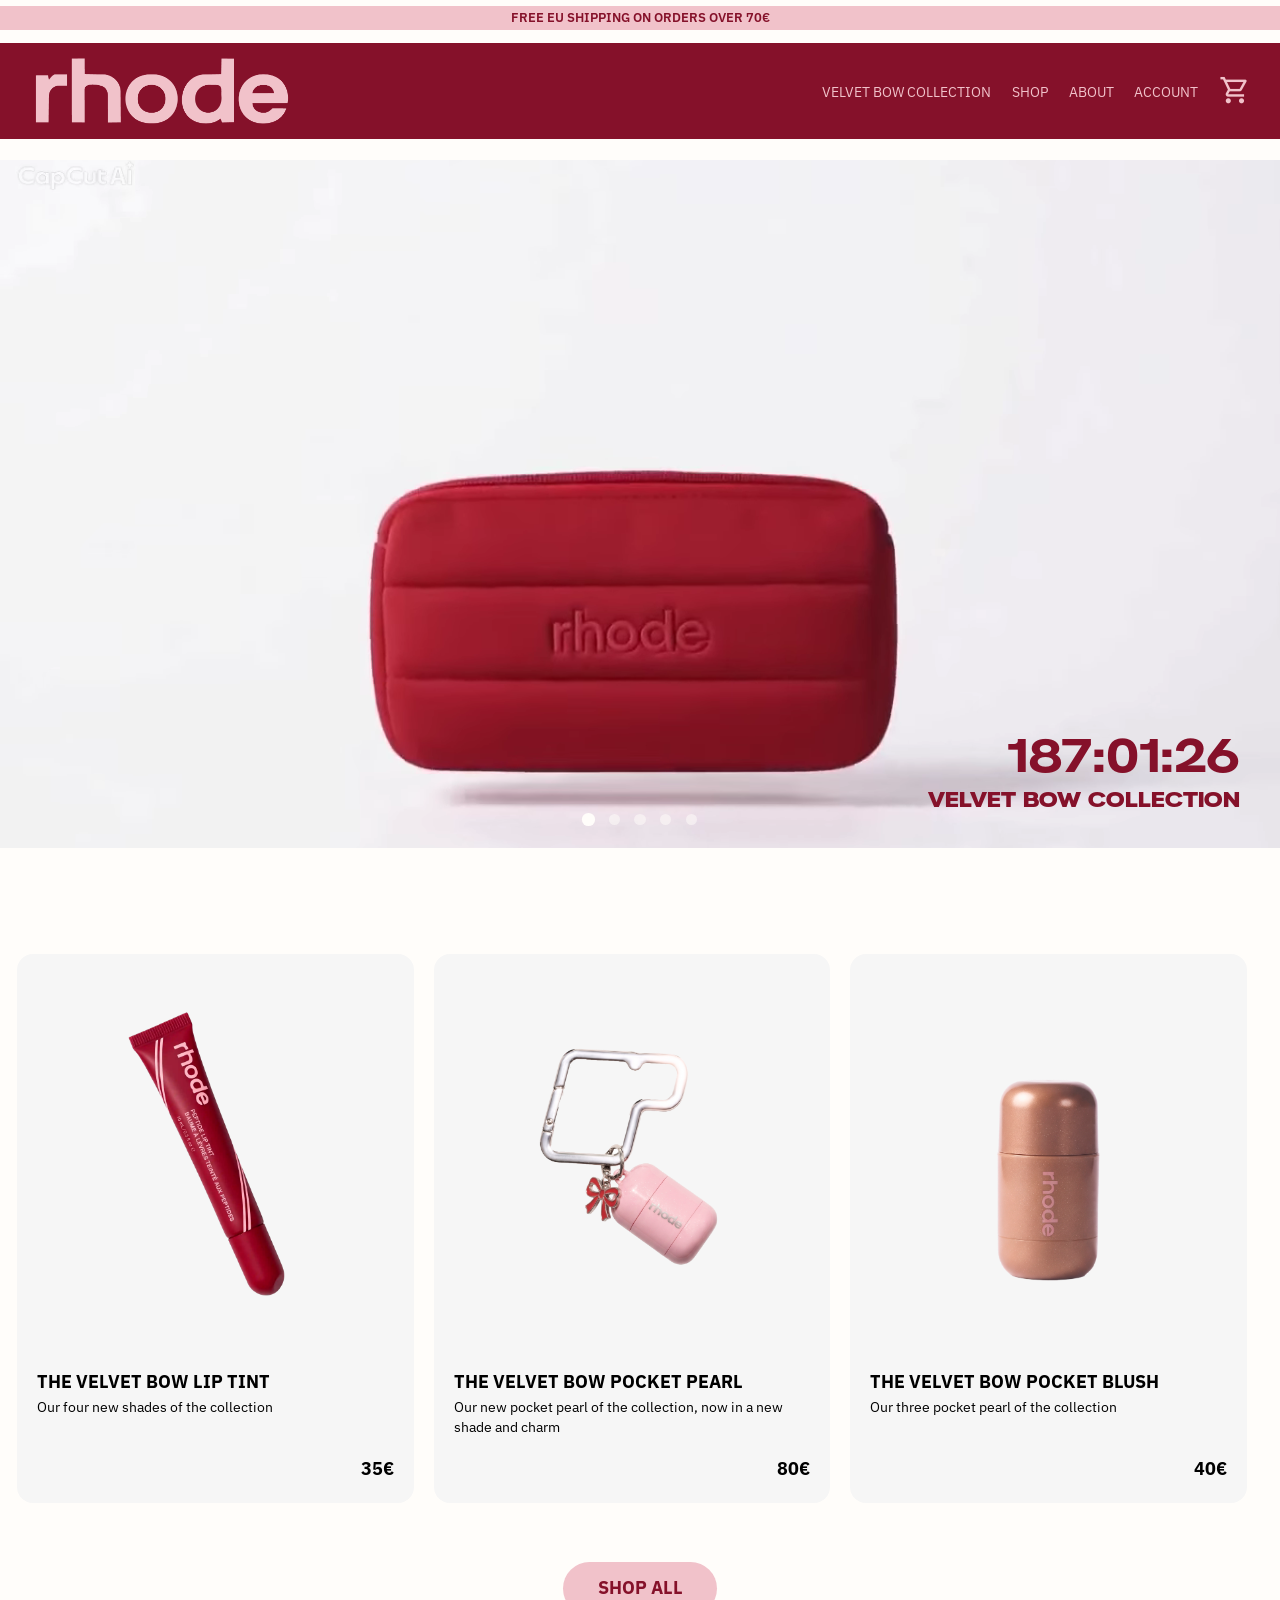
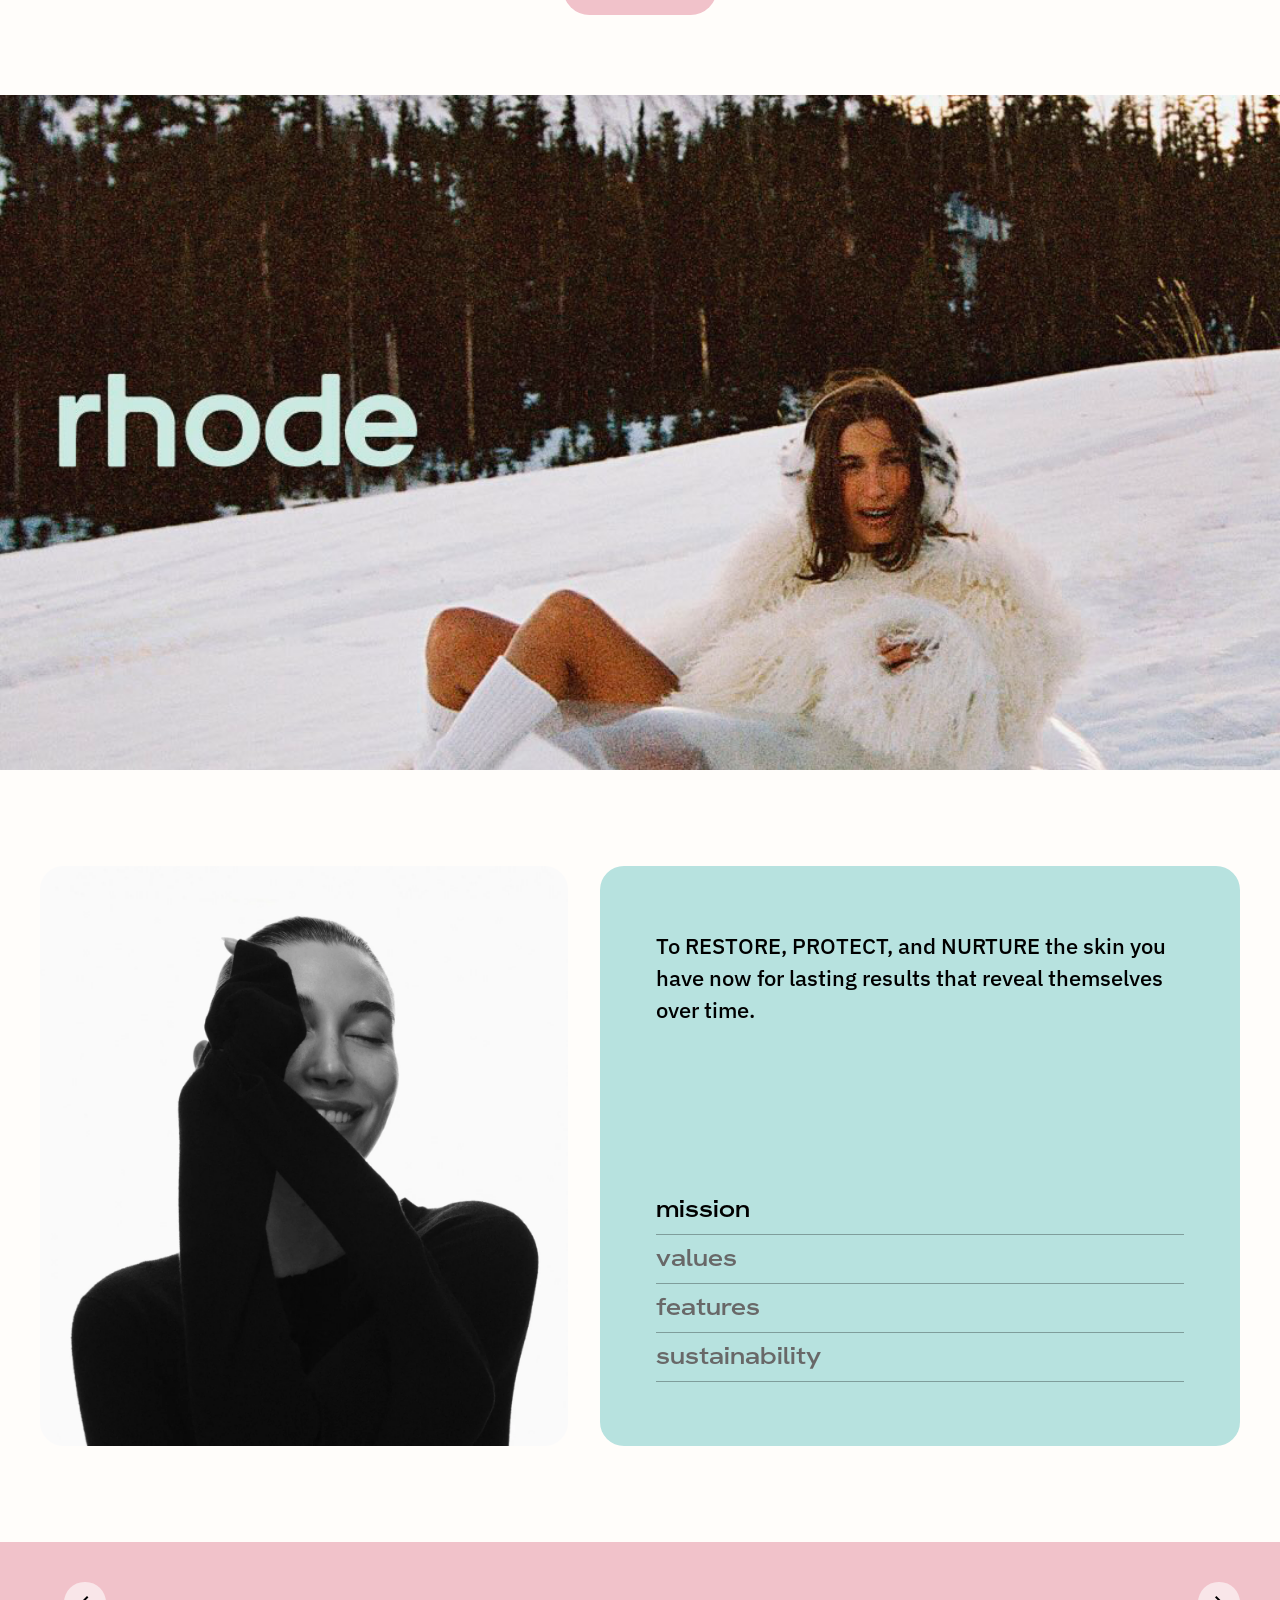
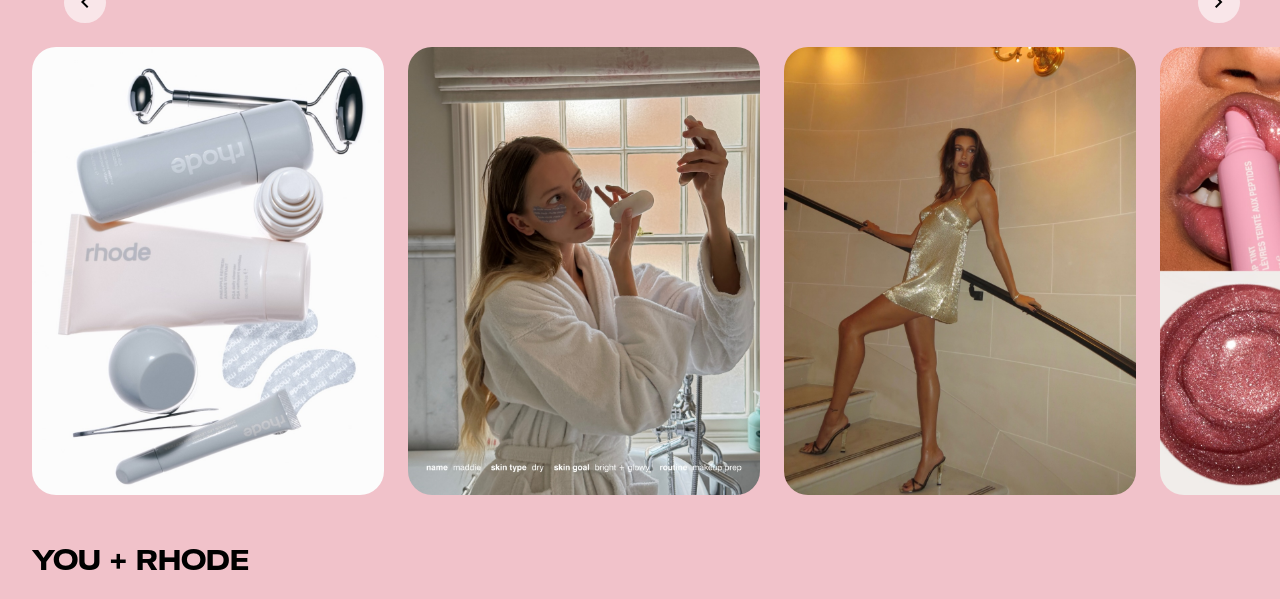
==== index.html @ 0061c22c "instagram carrousel js and done" ====
<!DOCTYPE html>
<html lang="en">
<head>
    <meta charset="UTF-8">
    <meta name="viewport" content="width=device-width, initial-scale=1.0">
    <title>Rhode</title>
    <link rel="preconnect" href="https://fonts.googleapis.com">
    <link rel="preconnect" href="https://fonts.gstatic.com" crossorigin>
    <link href="https://fonts.googleapis.com/css2?family=Akt:wght@100..900&family=Archivo+Black&family=IBM+Plex+Sans:ital,wght@0,100..700;1,100..700&family=Libre+Franklin:ital,wght@0,500;1,500&family=STIX+Two+Text:ital@0;1&display=swap" rel="stylesheet">
    <link rel="stylesheet" href="https://fonts.googleapis.com/css2?family=Material+Symbols+Outlined:opsz,wght,FILL,GRAD@24,400,0,0&icon_names=chevron_left,chevron_right,shopping_cart" />
    <link rel="stylesheet" href="css/style.css">
</head>
<body>
    <header class="menu-bar">
        <div class="text_line">
            <p>FREE EU SHIPPING ON ORDERS OVER 70€</p>
        </div>
        <div class="heather-bar">
            <a href="index.html" class="rhode-logo"><img src="media/images/rhode_logo_pink.webp" alt="Rhode Red Logo"></a>
            <button type="button" class="menu-btn" aria-label="Open Menu">
                <span></span>
                <span></span>
                <span></span>
            </button>
            <nav class="menu"> 
                <a href="velvet_bow_collection.html">VELVET BOW COLLECTION</a>
                <a href="shop.html">SHOP</a>
                <a href="#about">ABOUT</a>
                <a href="account.html">ACCOUNT</a>
                
            </nav>
            <a href="#cart" class="cart" aria-label="cart">
                <span class="material-symbols-outlined">shopping_cart</span>
            </a>
        </div>
    </header>
    <section class="home-hero" aria-label="Velvet Bow Collection">
        <div class="slider-home">
            <div class="slide">
                <video class="slide-media" src="media/video/home-products-video.webm" autoplay muted playsinline preload="auto"></video>
            </div>
            <div class="slide"><img class="slide-media" src="media/images/pocket-blush-chrismas.webp" alt="pocket-blush-chrismas"></div>
            <div class="slide"><img class="slide-media" src="media/images/all-products.webp" alt="all-products"></div>
            <div class="slide"><img class="slide-media" src="media/images/lt_socks.webp" alt="lt_socks"></div>
            <div class="slide"><img class="slide-media" src="media/images/bag-with-products.webp" alt="hllie-christmas"></div>

            <button type="button" id="previous" class="slide-btn slide-btn-before" aria-label="Previous photo">
                <span class="material-symbols-outlined">chevron_left</span>   
            </button>
            <button type="button" id="next" class="slide-btn slide-btn-after" aria-label="Next photo">
                <span class="material-symbols-outlined">chevron_right</span>
            </button>
        </div>
        <div class="slide-text">
            <p class="slide-countdown" id="countdown">00 : 00 : 00</p>
            <h2 class="slide-title">VELVET BOW COLLECTION</h2>
        </div>
        <span id="slide-dots" class="slideDots" aria-hidden="true"></span>

    </section>

    <section id="collection-products" aria-label="Velvet Bow Collection Products">
        <div class="products-slider">
            <ul class="product-list"> 
                <li class="product-card">
                    <a href="lip_tint.html" class="product-link">
                        <div class="product-img">
                            <img src="media/images/lt_solo_trns.webp" alt="Lip tint">
                        </div>
                        <div class="product-info">
                            <div class="product-text">
                                <h3 class="product-name">THE VELVET BOW LIP TINT</h3>
                                <p class="product-desc">Our four new shades of the collection</p>
                                <p class="product-price">35€</p>
                            </div>
                            <span class="product-buy" aria-hidden="true">BUY NOW</span>
                        </div>
                    </a>
                </li>
                <li class="product-card">
                    <a href="pocket_pearl.html" class="product-link">
                        <div class="product-img">
                            <img src="media/images/pocket-pealr-trns.webp" alt="Pocket Pearl">
                        </div>
                        <div class="product-info">
                            <div class="product-text">
                                <h3 class="product-name">THE VELVET BOW POCKET PEARL</h3>
                                <p class="product-desc">Our new pocket pearl of the collection, now in a new shade and charm</p>
                                <p class="product-price">80€</p>
                            </div>
                            <span class="product-buy" aria-hidden="true">BUY NOW</span>
                        </div>
                    </a>
                </li>
                <li class="product-card">
                    <a href="pocket_blush.html" class="product-link">
                        <div class="product-img">
                            <img src="media/images/pocket-blush-trns.webp" alt="Pocket Blush">
                        </div>
                        <div class="product-info">
                            <div class="product-text">
                                <h3 class="product-name">THE VELVET BOW POCKET BLUSH</h3>
                                <p class="product-desc">Our three pocket pearl of the collection</p>
                                <p class="product-price">40€</p>
                            </div>
                            <span class="product-buy" aria-hidden="true">BUY NOW</span>
                        </div>
                    </a>
                </li>
                <li class="product-card">
                    <a href="velvet_bow_bag.html" class="product-link">
                        <div class="product-img">
                            <img src="media/images/bag-pose-trns.webp" alt="VELVET BOW BAG">
                        </div>
                        <div class="product-info">
                            <div class="product-text">
                                <h3 class="product-name"> THE VELVET BOW BAG</h3>
                                <p class="product-desc">Our new especial edition bag</p>
                                <p class="product-price">70€</p>
                            </div>
                            <span class="product-buy" aria-hidden="true">BUY NOW</span>
                        </div>
                    </a>
                </li>
                <li class="product-card">
                    <a href="" class="product-link">
                        <div class="product-img">
                            <img src="media/images/lt_packaging_trns.webp" alt="THE VELVET BOW LIP TINTS PACK">
                        </div>
                        <div class="product-info">
                            <div class="product-text">
                                <h3 class="product-name">THE VELVET BOW LIP TINTS PACK</h3>
                                <p class="product-desc">Our three pocket pearl pack of the collection</p>
                                <p class="product-price">94€</p>
                            </div>
                            <span class="product-buy" aria-hidden="true">BUY NOW</span>
                        </div>
                    </a>
                </li>
            </ul>
            <button type="button" id="products-before" class="product-btn product-btn-before">
                <span class="material-symbols-outlined">chevron_left</span>
            </button>
            <button type="button" id="products-after" class="product-btn product-btn-after">
                <span class="material-symbols-outlined">chevron_right</span>
            </button>
        </div>
        <div class="shop-all">
            <a href="velvet_bow_collection.html">SHOP ALL</a>
        </div>
    </section>
    <section class="home-banner" aria-label="Rhode Brand Campaign Photo">
        <div class="home-banner-image-continer">
            <img src="media/images/rhode-banner-hlly.webp" alt="Rhode Brand Campaign">
        </div>
    </section>
    <section class="component-interactive" aria-label="About rhode">
        <div class="interactive-container">
            <div class="interactive-img-container">
                <img  id="interactiveImg"  src="media/images/hll_mission.webp" alt="Mission">
            </div>
            <div class="interactive-text-container">
                <p id="interactiveText" class="interactive-description">To RESTORE, PROTECT, and NURTURE the skin you have now for lasting results that reveal themselves over time.</p>
                
                <ul class="diferents-options-content">
                    <li class="tap-item active" 
                    data-text="To RESTORE, PROTECT, and NURTURE the skin you have now for lasting results that reveal themselves over time."
                    data-img="media/images/hll_mission.webp">mission
                    </li>
                    <li class="tap-item" 
                    data-text="It was important to us to build a value driven business. At rhode, we believe in: Simplicity. Affordability. Authenticity. Quality. Transparency."
                    data-img="media/images/values-photo.webp">values
                    </li>
                    <li class="tap-item" 
                    data-text="Rhode FUTURES FUND supports organizations that EMPOWER women and DISMANTLE the barriers that hold them back."
                    data-img="media/images/features-img.webp">features
                    </li>
                    <li class="tap-item" 
                    data-text="From consciously-sourced ingredients to packaging made with post-consumer recycled materials, we’re committed to MINDFUL SKINCARE."
                    data-img="media/images/sustainability-photo.webp">sustainability
                    </li>
                </ul>
            </div>
            
        </div>
    </section>
    <section id="instagram-carousel" aria-label="You + Rhode Instagram Feed">
        <div class="instagram-carousel-container">
            <div class="instagram-top-carousel">
                <div class="instagram-carousel-buttons">
                    <button type="button" id="instagram-before" class="ig-btn ig-btn-before">
                        <span class="material-symbols-outlined">chevron_left</span>
                    </button>
                    <button type="button" id="instagram-after" class="ig-btn ig-btn-after">
                        <span class="material-symbols-outlined">chevron_right</span>
                    </button>
                </div>
            </div>
            <div class="instagram-track-wrapper">
                <div class="instagram-scroll-carousel">
                    <a href="https://www.instagram.com/p/Dfh0VTjz0M4/?utm_source=ig_web_button_share_sheet" target="_blank" rel="noopener noreferrer" class="instagram-card">
                        <img src="media/images/instagram-post-1.jpg" alt="You + Rhode post 1">
                    </a>
                </div>
                <div class="instagram-scroll-carousel">
                    <a href="https://www.instagram.com/p/DeZntqzmzve/?utm_source=ig_web_button_share_sheet" target="_blank" rel="noopener noreferrer" class="instagram-card">
                        <img src="media/images/instagram-post-2.jpg" alt="You + Rhode post 2">
                    </a>
                </div>
                <div class="instagram-scroll-carousel">
                    <a href="https://www.instagram.com/p/DeCbj01FFv5/?utm_source=ig_web_button_share_sheet" target="_blank" rel="noopener noreferrer" class="instagram-card">
                        <img src="media/images/instagram-post-3.jpg" alt="You + Rhode post 3">
                    </a>
                </div>
                <div class="instagram-scroll-carousel">
                    <a href="https://www.instagram.com/p/Dd9SsexFJJg/?utm_source=ig_web_button_share_sheet" target="_blank" rel="noopener noreferrer" class="instagram-card">
                        <img src="media/images/instagram-post-4.jpg" alt="You + Rhode post 4">
                    </a>
                </div>
                <div class="instagram-scroll-carousel">
                    <a href="https://www.instagram.com/p/Dd4JOvqG1LR/?utm_source=ig_web_button_share_sheet" target="_blank" rel="noopener noreferrer" class="instagram-card">
                        <img src="media/images/instagram-post-5.jpg" alt="You + Rhode post 5">
                    </a>
                </div>
                <div class="instagram-scroll-carousel">
                    <a href="https://www.instagram.com/p/DdMXaNqlPCQ/?utm_source=ig_web_button_share_sheet" target="_blank" rel="noopener noreferrer" class="instagram-card">
                        <img src="media/images/instagram-post-6.jpg" alt="You + Rhode post 6">
                    </a>
                </div>
                <div class="instagram-scroll-carousel">
                    <a href="https://www.instagram.com/p/Dcgl9pPFLHe/?utm_source=ig_web_button_share_sheet" target="_blank" rel="noopener noreferrer" class="instagram-card">
                        <img src="media/images/instagram-post-7.jpg" alt="You + Rhode post 7">
                    </a>
                </div>
                <div class="instagram-scroll-carousel">
                    <a href="https://www.instagram.com/p/DceA64ITPVE/?utm_source=ig_web_button_share_sheet" target="_blank" rel="noopener noreferrer" class="instagram-card">
                        <img src="media/images/instagram-post-8.jpg" alt="You + Rhode post 8">
                    </a>
                </div>
                <div class="instagram-scroll-carousel">
                    <a href="https://www.instagram.com/p/Db3ZRc8lMia/?utm_source=ig_web_button_share_sheet" target="_blank" rel="noopener noreferrer" class="instagram-card">
                        <img src="media/images/instagram-post-9.jpg" alt="You + Rhode post 9">
                    </a>
                </div>
                <div class="instagram-scroll-carousel">
                    <a href="https://www.instagram.com/p/DXDpiRiDI2Z/?utm_source=ig_web_button_share_sheet" target="_blank" rel="noopener noreferrer" class="instagram-card">
                        <img src="media/images/instagram-post-10.jpg" alt="You + Rhode post 10">
                    </a>
                </div>
            </div>
            <div class="instagram-bottom-carousel">
                <h2 class="instagram-carousel-title">YOU + RHODE</h2>
            </div>
        </div>
    </section>

    <script src="https://code.jquery.com/jquery-3.7.1.min.js"></script>  
    <script src="js/menu.js"></script>
    <script src="js/product-slider.js"></script>
    <script src="js/interactive-component.js"></script>
    <script src="js/home.js"></script>
</body>
</html>
---- css/style.css ----
@font-face {
    font-family: HKGroteskWide;
    src: url(../media/fonts/HKGroteskWide-Light.otf);
    font-weight: 300;
    font-style: normal;
}
@font-face {
    font-family: HKGroteskWide;
    src: url(../media/fonts/HKGroteskWide-Regular.otf);
    font-weight: 400;
    font-style: normal;
}
@font-face {
    font-family: HKGroteskWide;
    src: url(../media/fonts/HKGroteskWide-Medium.otf);
    font-weight: 500;
    font-style: normal; 
}
@font-face {
    font-family: HKGroteskWide;
    src: url(../media/fonts/HKGroteskWide-SemiBold.otf);
    font-weight: 600;
    font-style: normal;
}
@font-face {
    font-family: HKGroteskWide;
    src: url(../media/fonts/HKGroteskWide-Bold.otf);
    font-weight: 700;
    font-style: normal;
}
@font-face {
    font-family: HKGroteskWide;
    src: url(../media/fonts/HKGroteskWide-ExtraBold.otf);
    font-weight: 800;
    font-style: normal;
}
@font-face {
    font-family: HKGroteskWide;
    src: url(../media/fonts/HKGroteskWide-Black.otf);
    font-weight: 900;
    font-style: normal;
}




:root{

    --white:#FFFDFA;
    --red:#85112A;
    --pink:#F1C2CA;
    --green:#B3B671;
    --blue: #B7E2DF;
    --black:#000000;
    --grey:#F6F6F6;
    --title-font: 'HKGroteskWide', sans-serif;
    --main-font: 'IBM Plex Sans', sans-serif;

    --font-ligth: 300;
    --font-regular:400;
    --font-medium:500;
    --font-SemiBold:600;
    --font-Bold:700;
    --font-ExtraBold:800;
    --font-Black:900;

    --advertisement-heigth-movile:1.5rem;
    --menu-heigth-movile:4.5rem;
    --menu-heigth:6rem;
    --space:1.5rem;


    --transition: 0.3s ease;
    --margin-top-mobile:8rem;
    --margin-top-tablet:9.5rem;
    --margin-top-pc:10rem;

    --font-movile-mini-title: 0.8rem;


}

*{
    box-sizing: border-box;
    margin: 0;
    padding: 0;
}

html{
    scroll-behavior: smooth;
}

body{
    background-color: var(--white);
    color: var(--black);
    line-height: 1.6;
}

a{
    color: inherit;
}

/* BARRA DE NAVEGACIÓN*/
header{
    position: fixed;
    top: 0;
    left: 0;
    right: 0;
    color: var(--pink);
    z-index: 10;
}
header.transparente{
    opacity: 0.8;
}

.text_line{
    height: var(--advertisement-heigth-movile);
    display: flex;
    align-items: center;
    justify-content: center;
    background-color: var(--pink);
    -webkit-backdrop-filter: blur(0.5rem);
    backdrop-filter: blur(0.5rem);
    color: var(--red);
    padding: 0.75rem;
    transition: background-color 0.5s ease;
    margin-top: 0.4rem;
    margin-bottom:0.8rem;
}
.text_line p {
    font-size:var(--font-movile-mini-title);
    font-weight: var(--font-SemiBold);
    font-family: var(--main-font);
    text-transform: uppercase;
    white-space: nowrap;
}

.heather-bar{
    position: relative;
    height: var(--menu-heigth-movile);
    background-color: var(--red);
    -webkit-backdrop-filter: blur(0.5rem);
    backdrop-filter: blur(0.5rem);
    transition: background-color 0.5s ease;
    display: grid;
    grid-template-columns: 1fr auto 1fr;
    align-items: center;
    padding: 1rem var(--space) ;
}
.menu-btn{
    grid-area: 1 / 1;
    justify-self: start;
}

.rhode-logo{
    grid-area: 1 / 2;
    display: flex;
}


.rhode-logo img {
    height: 2.3rem;
    width: auto;
    display: block;
}

.cart{
    grid-area: 1 / 3;
    justify-self: end;
    display: flex;
    color: var(--pink);
    text-decoration: none;
    transition: opacity var(--transition);
}
.cart span{
    font-size: 1.9rem;
}
.cart:hover{
    opacity: 0.65;
}

.menu-btn{
    display: flex;
    flex-direction: column;
    gap: 0.3125rem;
    padding: 0.5rem;
    background: none;
    border: none;
    cursor: pointer;
    z-index: 11;
}
.menu-btn span{
    display: block;
    width: 1.625rem;
    height: 0.1875rem;
    background-color: var(--pink);
    border-radius: 2px;
    transition: transform var(--transition), opacity var(--transition);
}
.menu-btn.open span:nth-child(1){
    transform: translateY(1rem) ;
}
.menu-btn.open span:nth-child(2){
    opacity: 0;
    transform: scaleX(0.4);
}
.menu-btn.open span:nth-child(3){
    opacity: 0;
    transform: scaleX(0.4);
}

.menu{
    display: none;
    position: absolute;
    top: 100%;
    left: 0;
    color: var(--red);
    padding: 1.5rem var(--space);
    background-color: var(--pink);
    z-index: 12;

}
.menu a {
    display: block;
    padding: 0.8rem 0;
    font-weight: var(--font-SemiBold);
    font-family: var(--main-font);
    font-size: 1.5rem;
    transition: color var(--transition);
    text-decoration: none;
    color: var(--red);

}
.menu a:hover{
    color: var(--white);
}

/* MENU ROSA */
header .pink-bar{
    background-color: var(--pink);
}
.pink-line{
    background-color: var(--red);
    color: var(--pink);
}
.pink-bar .menu a, .pink-bar .cart{
    color: var(--red);
}
.pink-bar .menu-btn span{
    background-color: var(--red);
}
.pink-bar .menu{
    background-color: var(--red);
}
.pink-bar .menu a{
    color: var(--pink);
}

/* HOME SECTION */

/* slide */
.home-hero{
    position: relative;
    width: 100%;
    margin-top: var(--margin-top-mobile);
    padding: 0 ;
    margin-bottom: 2rem;
}
.slider-home{
    position: relative;
    width: 100%;
    aspect-ratio: 4 / 5;
    overflow: hidden;
    background-color: var(--pink);
    border-radius: 0;
    touch-action: pan-y; /*permite a el usuario en tablet y movil deslizar las imagene con el dedo */
}
.slider-home .slide{
    position: absolute;
    inset: 0;
    display: none;
}
.slider-home .slide:first-child{
    display: block;
}
.slide-media{
    display: block;
    width: 100%;
    height: 100%;
    object-fit: cover;
    object-position: center;
}
.slide-btn{
    position: absolute;
    top: 50%;
    transform: translateY(-50%);
    z-index: 5;
    display: none;
    align-items: center;
    justify-content: center;
    width: 3rem;
    height: 3rem;
    border: 0;
    border-radius: 50%;
    background-color: rgba(133, 17, 42, 0.6);
    color: var(--white);
    cursor: pointer;
    opacity: 0;
    transition: opacity var(--transition), background-color var(--transition);
}
.slide-btn-before { 
    left: 1rem !important;
}
.slide-btn-after {
    right: 1rem !important;
}
.slide-btn span {font-size: 2rem;}
.slide-text{
    position: absolute;
    right: 1.5rem;
    bottom: 2rem;
    z-index: 9;
    text-align: right;
    display: block;
    visibility: visible;
    opacity: 1;
    pointer-events: none;
}
.slide-countdown{
    font-family: var(--title-font);
    color: var(--red);
    font-size: 1.8rem;
    font-weight: var(--font-Bold);
    line-height: 1;
}
.slide-title{
    font-family: var(--title-font);
    color: var(--red);
    font-size: 1rem;
    font-weight: var(--font-ExtraBold);
    text-transform: uppercase;
    margin-top: 0.2rem;
}

#slide-dots{
    position: absolute;
    left: 0;
    right: 0;
    bottom: 1rem;
    z-index: 10;
    display: flex;
    justify-content: center;
    gap: 0.4rem;
    visibility: visible;
    opacity: 1;
}
.dot{
    width: 1.2rem;
    height: 1.2rem;
    padding: 0;
    border: 0.25rem solid transparent;
    border-radius: 50%;
    background-color: var(--white);
    background-clip: padding-box;
    opacity: 0.5;
    cursor: pointer;
    transition: opacity var(--transition), transform var(--transition);
}
.dot.active{
    opacity: 1;
    transform: scale(1.2);
}

/* Products carrusel  */

#collection-products{
    position: relative;
    width: 100%;
    max-width: 100%;
    margin: 0 auto;
    padding: 3rem 0.8rem;
    box-sizing: border-box;
}
.product-slider{
    position: relative;
    width: 100%;
    box-sizing: border-box;
}
.product-list{
    display: flex;
    gap: 1.25rem;
    overflow-x: auto;
    scroll-snap-type: x mandatory;
    scroll-behavior: smooth;
    list-style: none;
    padding: 0.625rem 0.312rem 1.87rem 0.312rem;
    margin: 0;
    scrollbar-width: none;
}
/*una tarjeta y un cacho de la siguente tarjeta*/
.product-card{
    flex: 0 0 calc(85% - 0.625rem);
    scroll-snap-align: start;
    background-color:var(--grey) ;
    border-radius: 1rem;
    overflow: hidden;
    transition: transform var(--transition), box-shadow var(--transition);
    max-width: 22rem;
}
.product-link{
    text-decoration: none;
    color: inherit;
    display: block;
}
.product-img{
    width: 100%;
    aspect-ratio: 4 / 4;
    display: flex;
    align-items: center;
    justify-content: center;
    overflow: hidden;
    position: relative;

}
.product-img img{
    width: 100%;
    height: 100%;
    object-fit: contain;
    transition: transform var(--transition);
}
.product-info{
    padding: 1.25rem;
    position: relative;
    flex-grow: 1;
    display: flex;
    flex-direction: column;
    justify-content: space-between;
    min-height: 9.5rem;
}
.product-name{
    font-size: 0.87rem;
    font-weight: var(--font-Bold);
    font-family: var(--main-font);
    color: var(--black);
    margin:0;
    line-height: 1.2;
}
.product-desc{
    font-family: var(--main-font);
    font-weight: var(--font-regular);
    font-size: 0.75;
    color: var(--black);
    margin: 0;
    line-height: 1.4;
    transition: opacity var(--transition);
}
.product-text{
    display: flex;
    flex-direction: column;
    gap: 0.31rem;
    transition:  opacity var(--transition);
    padding-bottom: 2rem;
}
.product-price{
    font-size: 0.87;
    font-weight: var(--font-Bold);
    color: var(--black);
    font-family: var(--main-font);
   position: absolute;
   bottom: 1.25rem;
   right: 1.25rem;
   margin: 0;
}
.product-buy{
    position: absolute;
    bottom: 3rem;
    left: 50%;
    transform: translateX(-50%);
    white-space: nowrap;
    font-size: 1.2rem;
    font-weight: var(--font-Bold);
    font-family: var(--main-font);
    letter-spacing: 0.1rem;
    color: var(--red);
    opacity: 0;
    visibility: hidden;
    transition:  opacity var(--transition), visibility var(--transition);
}
.product-btn{
    position: absolute;
    top: 50%;
    transform: translateY(-50%);
    background-color: rgba(133, 17, 42, 0.6);
    border: none;
    border-radius: 50%;
    width: 2.8rem;
    height: 2.8rem;
    display: flex;
    margin: 1rem;
    align-items: center;
    justify-content: center;
    cursor: pointer;
    opacity: 0;
    transition: opacity var(--transition), background-color var(--transition);
    z-index:20;
}
.products-slider{
    position: relative;
    width: 100%;
}
.products-slider:hover .product-btn{opacity: 1}
.product-btn-before{ left: -1.25rem;}
.product-btn-after{ right: -1.25rem;}
.product-btn:hover{background-color: var(--red);}
.shop-all{
    text-align: center;
    margin-top: 1.87rem;
}
.shop-all a{
    display: inline-block;
    background-color: var(--pink);
    color: var(--red);
    font-family: var(--main-font);
    font-weight: var(--font-Bold);
    font-size: 0.875rem;
    padding: 0.75rem 2.18rem;
    border-radius: 1.875rem;
    text-decoration: none;
    transition: background-color var(--transition);

}
.shop-all a:hover{background-color: var(--grey);}

/* Banner */

.home-banner{
    width: 100%;
    max-width: 100%;
    overflow: hidden;
    margin-top: 1rem;
}
.home-banner-image-continer{
    width: 100%;
    height: 35vh;
    overflow: hidden;
}
.home-banner-image-continer img{
    width: 100%;
    height: 100%;
    object-fit: cover;
    display: block;
}

/* Interactive component */
.component-interactive{
    width: 100%;
    padding: 3rem 1.5rem;
    background-color: var(--white);
}
.interactive-container{
    width: 100%;
    max-width: 75rem;
    margin: 0 auto;
    display: flex;
    flex-direction: column;
    gap: 2rem;
}
.interactive-img-container{
    width: 100%;
    height: 45vh;
    border-radius: 1.5rem;
    overflow: hidden;
}
.interactive-img-container img{
    width: 100%;
    height: 100%;
    object-fit: cover;
    display: block;
}
.interactive-text-container{
    width: 100%;
    background-color: var(--blue);
    padding: 2.5rem 2rem;
    border-radius: 1.5rem;
    display: flex;
    flex-direction: column;
    justify-content: space-between;
    box-sizing: border-box;
}
.interactive-description{
    font-family: var(--main-font);
    font-size: 1.15rem;
    line-height: 1.5;
    color: var(--black);
    margin-bottom: 2rem;
    font-weight:var(--font-medium) ;
}
.diferents-options-content{
    list-style: none;
    padding: 0;
    margin: 0;
}
.tap-item{
    font-family: var(--title-font);
    font-weight: var(--font-medium);
    font-size: 1.25rem;
    color: rgb(104, 104, 104);
    border-bottom: 0.0625rem solid rgba(0, 0, 0, 0.305);
    cursor: pointer;
    transition: color var(--transition);
}
.tap-item:hover, .tap-item.active{
    color: var(--black);
}

/* Instagram carousel */

#instagram-carousel{
    width: 100%;
    background-color: var(--pink);
    padding: 0.8rem 0;
    padding-top: 2rem;
    overflow: hidden;
}
.instagram-carousel-container{
    width: 100%;
    max-width: 90rem;
    margin: 0 auto;
    box-sizing: border-box;
    display: flex;
    gap: 1.5rem 0;
    margin-left: 0rem;
    flex-direction: column;
}
.instagram-top-carousel{
    display: flex;
    justify-content: space-between;
    width: 100%;
    margin: 0;
    padding:0 1rem;
}
.instagram-carousel-buttons{
    display: flex;
    justify-content: space-between;
    width: 100%;
    z-index: 9;
}
.ig-btn{
    width: 2.4rem;
    height: 2.4rem;
    background-color: rgba(255, 255, 255, 0.593);
    color: var(--black);
    display: flex;
    align-items: center;
    justify-content: center;
    border: none;
    border-radius: 50%;
    cursor: pointer;
    transition: background-color var(--transition), transform var(--transition);
}
.ig-btn span{
    font-size: 1.4rem;
}
.ig-btn:hover{
    background-color: var(--pink);
    transform: scale(1.05);
}
.instagram-track-wrapper{
    display: flex;
    scroll-snap-type: x mandatory;
    scroll-behavior: smooth;
    gap: 1.5rem;
    overflow-x: auto;
    scrollbar-width: none;
    padding-bottom: 0.6rem;
    margin-left: 0.5rem;
}
.instagram-scroll-carousel{
    flex: 0 0 18rem;
    height: 24rem;
    scroll-snap-align: start;
    border-radius: 1.5rem;
    overflow: hidden;
    background-color: var(--pink);
}
.instagram-card{
    width: 100%;
    height: 100%;
    display: block;
    transition: transform var(--transition);
}
.instagram-card:hover{
    transform: translateY(-0.3rem);
}
.instagram-card img{
    width: 100%;
    height: 100%;
    object-fit: cover;
    display: block;
}
.instagram-bottom-carousel{
    display: flex;
    height: 100%;
    justify-content: flex-start;
    width: 100%;
    margin-top: 0.5rem;
    margin-left: 0.5rem;
}
.instagram-carousel-title{
    font-family: var(--title-font);
    font-weight: var(--font-Bold);
    font-size: 1.5rem;
    color: var(--black);
    margin: 0;
}

@media(hover: hover){
    .slide-btn{
        display: flex;
    }
    .slider-home:hover .slide-btn, .slide-btn:focus-visible{opacity: 1;}
    .slide-btn:hover{background-color: var(--red);}
    .product-card:hover .product-text{
        opacity: 0;
    }
    .product-card:hover .product-buy{
        opacity: 1;
        visibility: visible;
    }
    
}
@media (min-width:768px) {

    /* nav */
    .heather-bar{
        display: flex;
        justify-content: space-between;
        align-items: center !important;
        padding: 0 1.8rem;
        height: var(--menu-heigth);

    }
    .rhode-logo{
        grid-area: auto;
        justify-self: auto;
    }
    .rhode-logo img {height: 5rem;}
    .menu{ 
        position: static;
        display: flex !important;
        opacity: 1;
        visibility: visible;
        align-items: center !important;
        gap: 1.3rem;
        padding: 0;
        background: transparent;
        margin-left: auto;
    }
    .menu a {
        display: inline-block !important;
        padding: 0;
        font-size: 0.9rem;
        border-bottom: none;
        text-decoration: none;
        font-weight: var(--font-regular);
        color: var(--pink);

    }
    .cart{
        grid-area: auto;
        justify-self: auto;
        display: flex;
        align-items: center;
        margin-left: 1.3rem;
    }
    .cart span{ font-size: 1.98rem;}
    .menu-btn{display: none;}
    .pink-bar .menu a{
        color: var(--red);
    }
    .pink-bar .menu{background-color: var(--pink);}
    
    /* HOME SECTION */

    /* slider */

    .home-hero{
        margin-top: var(--margin-top-tablet);
        padding: 0;
    }
    .slider-home{
        max-height: 33rem;
    }
    .slide-countdown{
        font-size: 2.2rem;
    }
    .slide-text{
        right: 2rem;
        bottom: 1.8rem;
    }
    .slide-title{
        font-size: 1.1rem;
    }
    #slide-dots{
        bottom: 1rem;
    }

    /* Product slider */
    .product-name{
        font-size: 1rem;
    }
    .product-desc{
        font-size: 0.9rem;
    }
    .product-price{
        font-size: 1rem;
    }
    .shop-all a{
        font-size: 1rem;
    }
    /* banner */
    .home-banner-image-continer{height: 50vh;}
    .home-banner{ margin-top: 1rem}

    /* component interactive */
    .component-interactive{
        padding: 4rem 2rem;
    }
    .interactive-container{
        gap: 1.7rem;
        flex-direction: row;
        align-items: stretch;
    }
    .interactive-img-container{
       flex: 1;
       height: auto;
       min-height: 32rem;
       overflow: hidden;
    }
    .interactive-img-container img{
        width: 100%;
        height: 100%;
        object-fit: cover;
        display: block;
    }
    .interactive-text-container{
        border-radius: 1.5rem;
        min-height: 32rem;
        flex: 1;
    }
    .interactive-description{
        font-size: 1.25rem;
        margin-bottom: 2.5rem;
    }
    .tap-item{
        font-size: 1.35rem;
        padding: 0.4rem 0;
    }
    /* carousel instagram */
    #instagram-carousel{
        padding: 2rem 0;
        padding-top: 3rem;
    }
    .instagram-top-carousel{padding-right: 1.5rem;}
    .instagram-carousel-container{
        padding-left: 1.5rem;
    }
    .instagram-scroll-carousel{
        flex: 0 0 20;
        height: 26rem;
    }
    .instagram-carousel-title{font-size: 1.65rem;}
    .ig-btn{
        width: 2.6rem;
        height: 2.6rem;
    }
    .ig-btn span{
        font-size: 1.5rem;
    }

}
@media (min-width: 1024px) {
    .home-hero{
        margin-top: var(--margin-top-pc);
        padding: 0;
    }
    .slider-home{
        max-height: 43rem;
    }
    .slide-countdown{
        font-size: 3rem;
    }
    .slide-title{
        font-size: 1.3rem;
    }
    .slide-text{
        right: 2.5rem;
        bottom: 2rem;
    }
    #slide-dots{
        bottom: 1.2rem;
    }
    .slide-media{
        object-position: center 50%;
    }

    /* product slider */
    .product-card{
        flex: 0 0 calc(33.333% - 1rem);
        max-width: none;
    }
    #collection-products{
        max-width: 90rem;
        width: 100%;
        margin: 0 auto;
        padding: 4rem 1rem;
        box-sizing: border-box;
    }
    .product-name{
        font-size: 1.1rem;
    }
    .product-desc{
        font-size: 0.9rem;
    }
    .product-price{
        font-size: 1.1rem;
    }
    .shop-all a{
        font-size: 1.1rem;
    }
    /* Banner */
    .home-banner{ margin-top: 1rem}
    .home-banner-image-continer{
        height: 75vh;
    }

    /* Interactive component */
    .component-interactive{padding: 6rem 2rem;}
    .interactive-container{
        gap: 2rem;
    }
    .interactive-img-container{
        flex: 1;
        min-height: 36.25rem;
        border-radius: 1.5rem;
    }
    .interactive-img-container img{
        width: 100%;
        height: 100%;
        object-fit: cover;
    }
    .interactive-description{
        font-size: 1.35rem;
        margin-bottom: 3rem;
    }
    .tap-item{
        font-size: 1.5rem;
        padding: 0.3rem 0;
    }
    .interactive-text-container{
        flex: 1;
        padding: 4rem 3.5rem;
        min-height: 36.25rem;
    }

    /* Carousel instagram */
    #instagram-carousel{
        padding: 1rem 0;
        padding-top: 2.5rem;
    }
    .instagram-carousel-container{
        max-width: none;

    }
    .instagram-scroll-carousel{
        flex: 0 0 22rem;
        height: 28rem;
    }
    .instagram-carousel-title{
        font-size: 1.8rem;
    }
    .instagram-top-carousel{
        padding: 0;
        max-width: 100rem;
        padding: 0 2.5rem;
        box-sizing: border-box;
    }
    .ig-btn{
        width: 2.6rem;
        height: 2.6rem;
    }
    .ig-btn span{
        font-size: 1.5rem;
    }
}
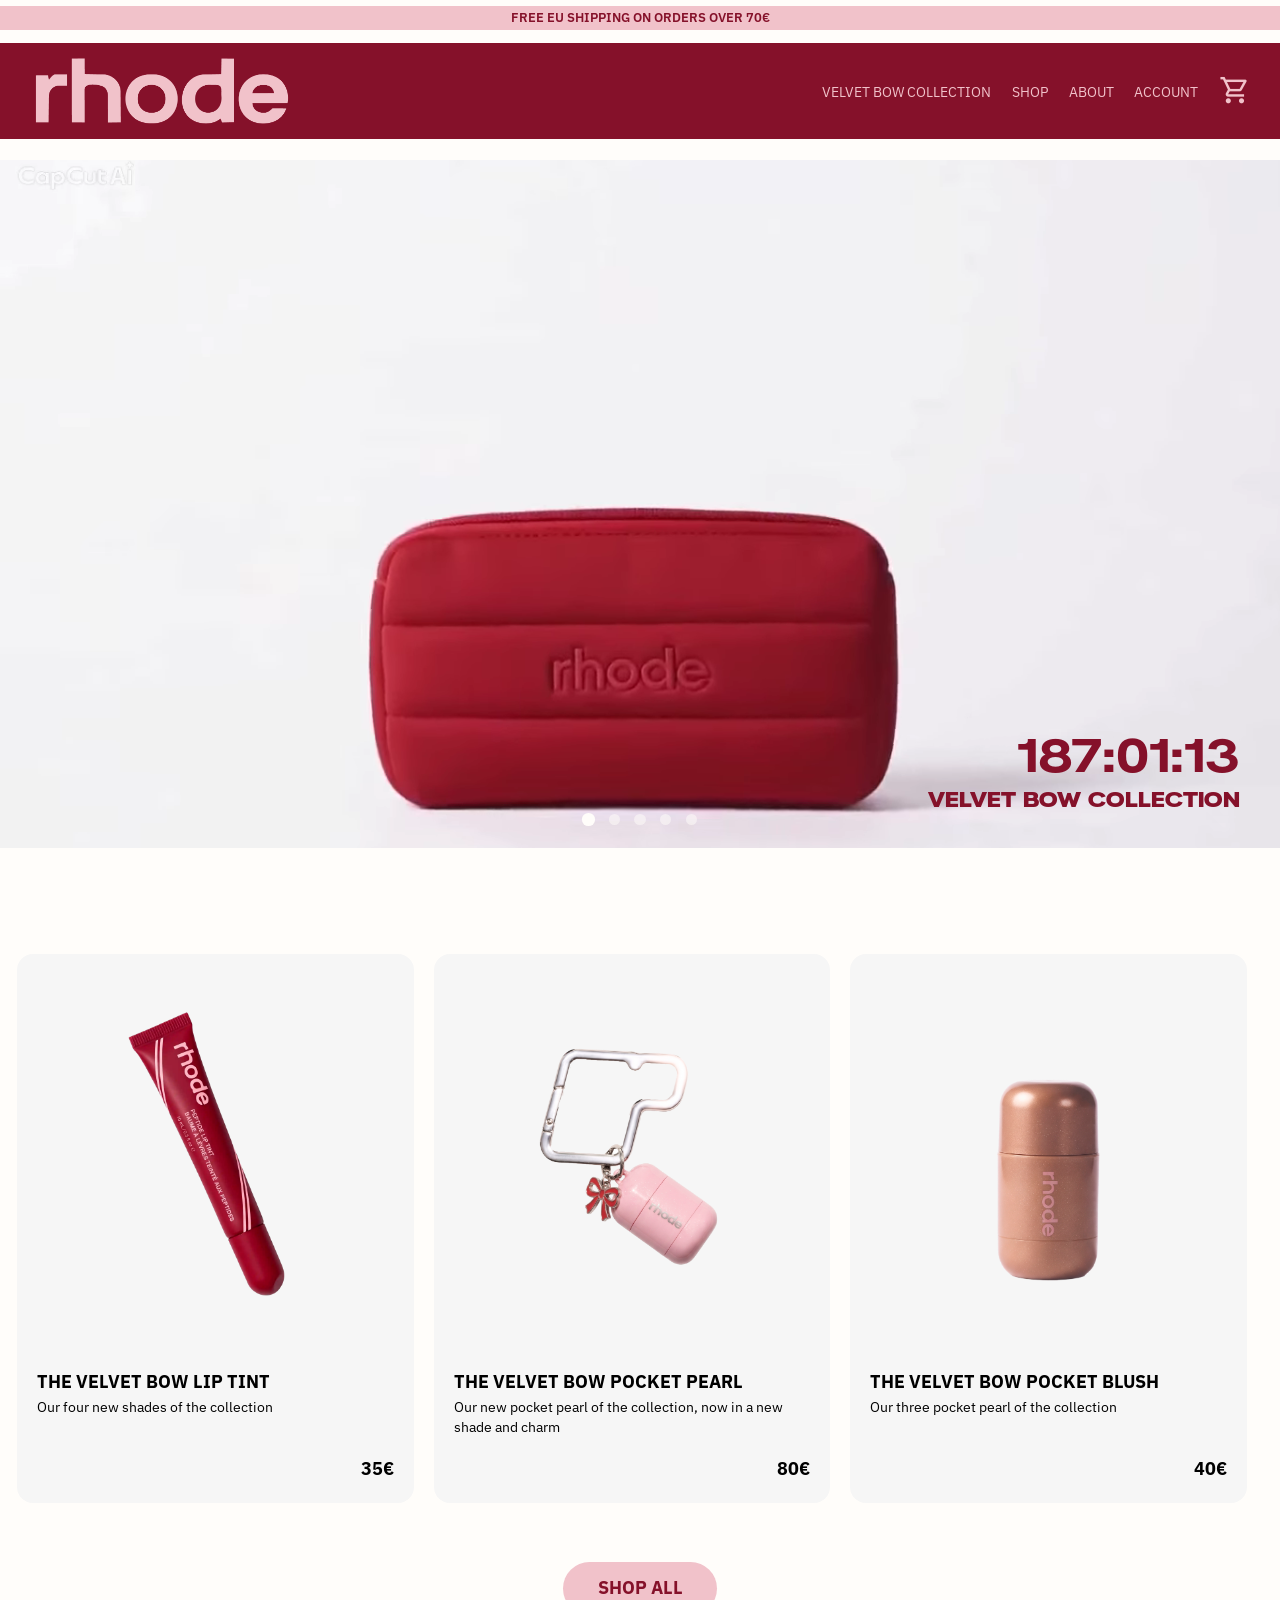
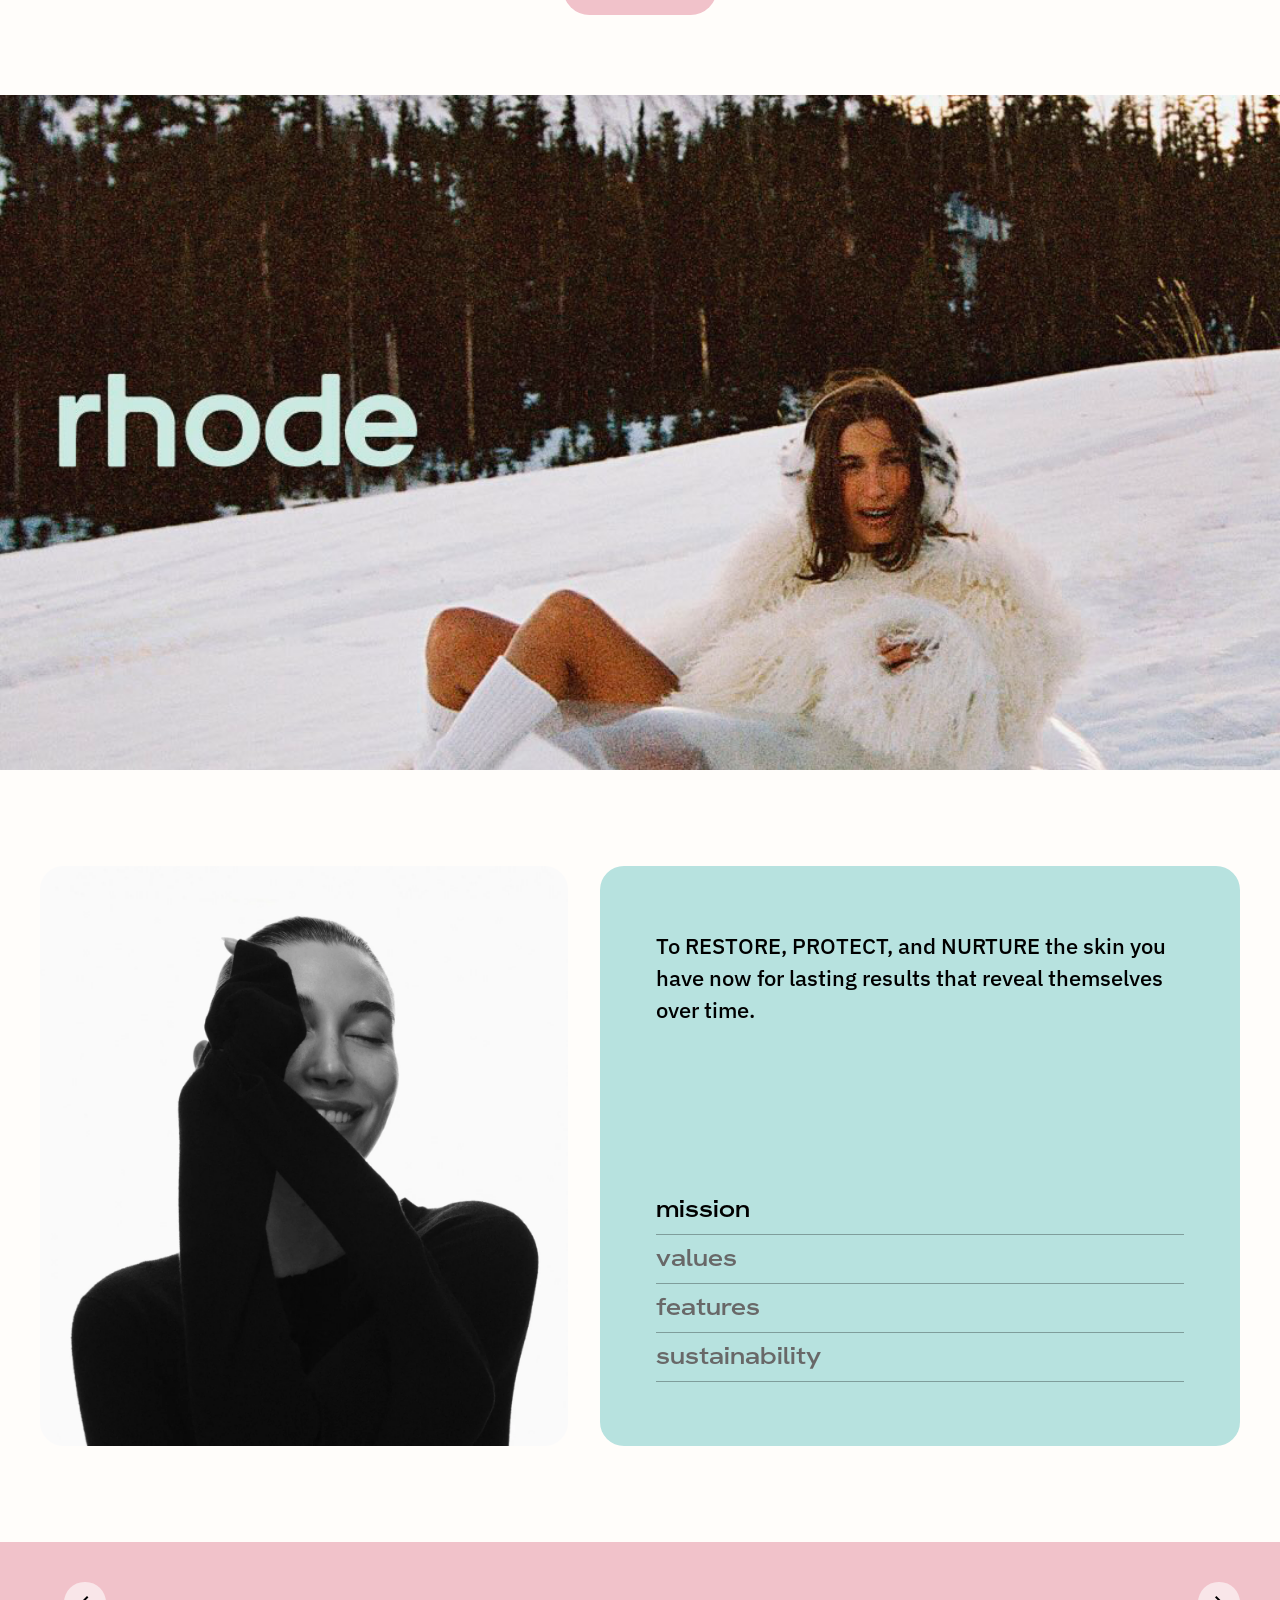
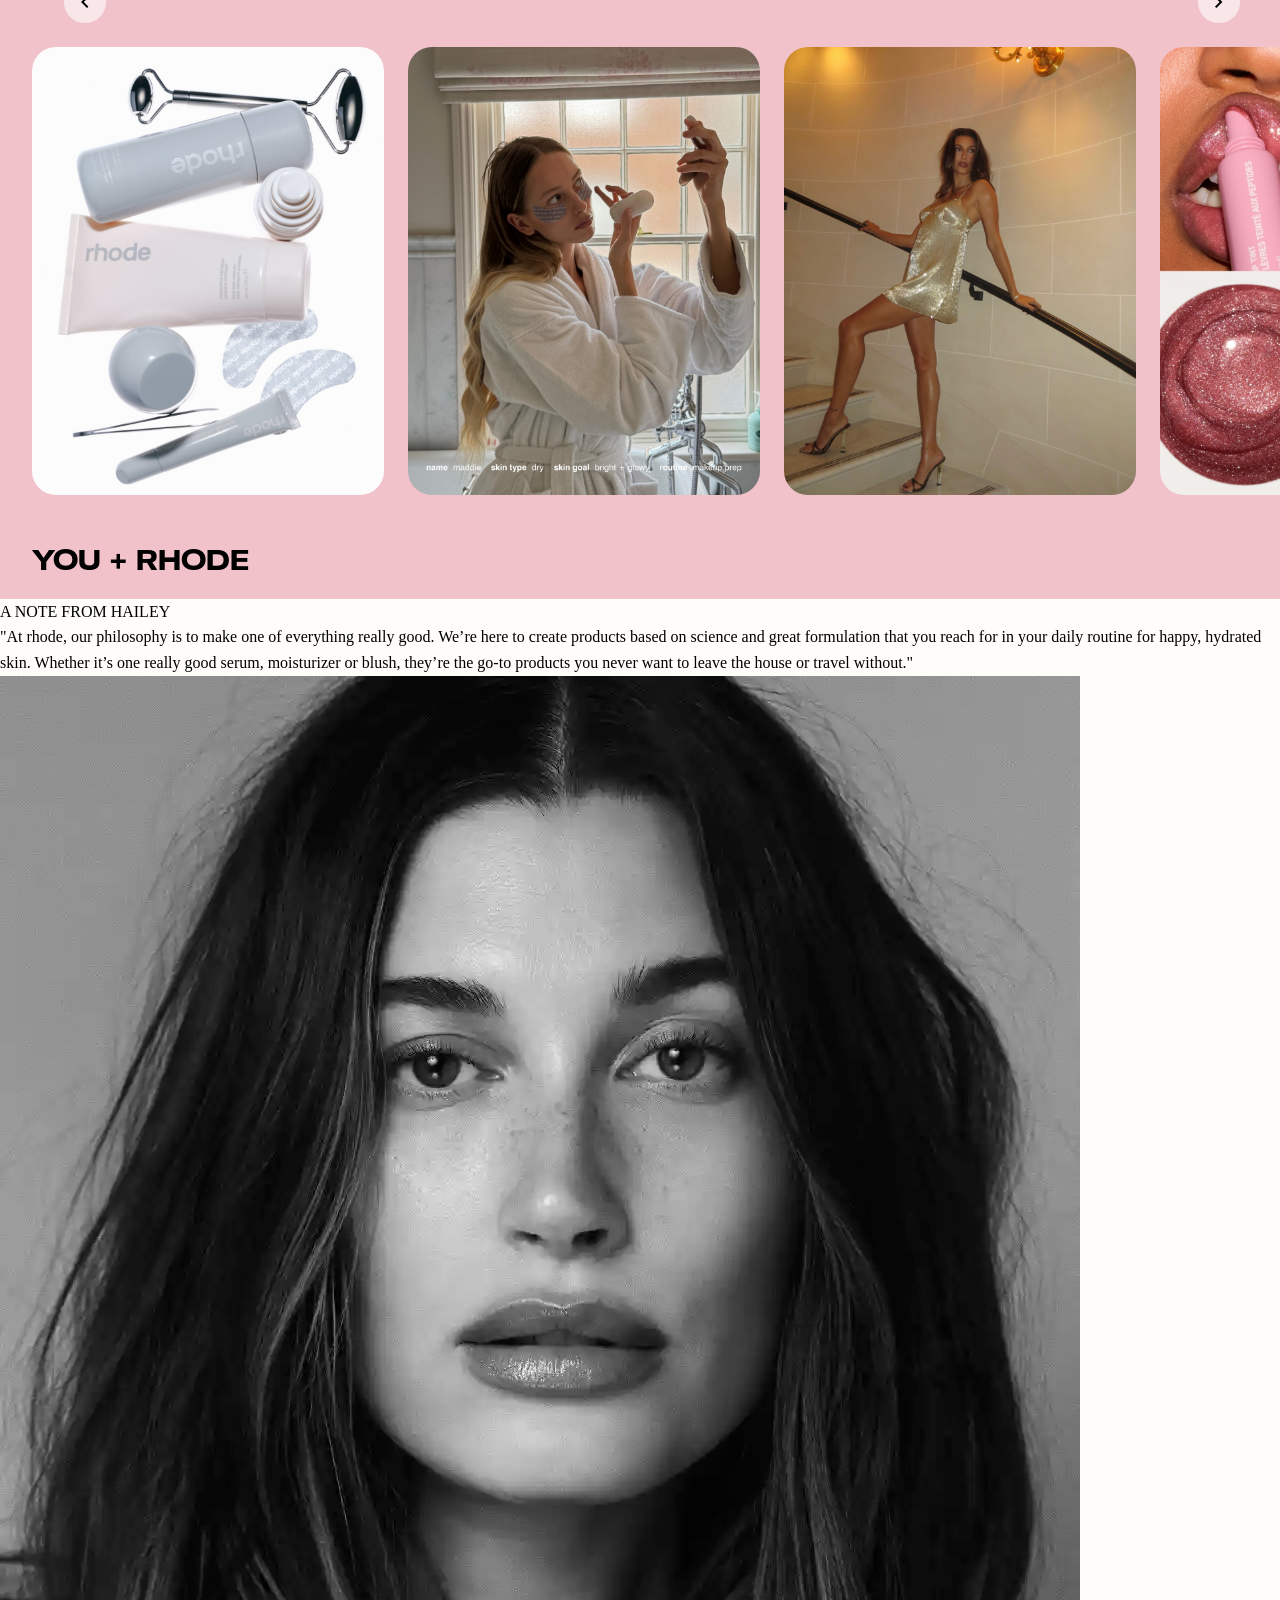
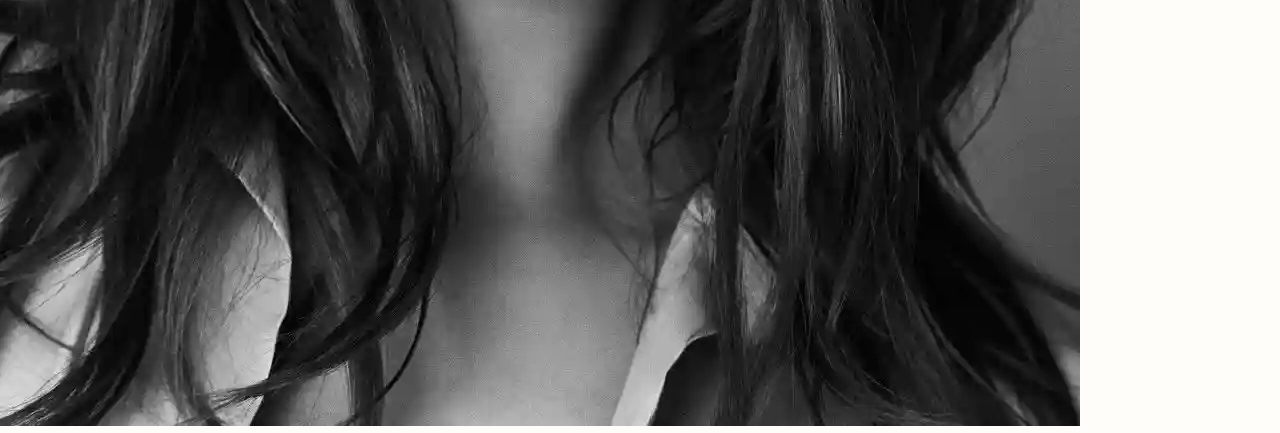
==== commit dbe3aa0e: "note from hailey html" ====
--- a/index.html
+++ b/index.html
@@ -253,6 +253,17 @@
             </div>
         </div>
     </section>
+    <section id="note-from-hailey" arial aria-label="A Note From Hailey">
+        <div class="note-from-hailey-container">
+            <div class="note-card">
+                <span class="note-title">A NOTE FROM HAILEY</span>
+                <p class="note-text">"At rhode, our philosophy is to make one of everything really good. We’re here to create products based on science and great formulation that you reach for in your daily routine for happy, hydrated skin. Whether it’s one really good serum, moisturizer or blush, they’re the go-to products you never want to leave the house or travel without."</p>
+                <div class="note-signature-container">
+                    <img src="media/images/note_from_hallie_photo.webp" alt="signature" class="note-signature">
+                </div>
+            </div>
+        </div>
+    </section>
 
     <script src="https://code.jquery.com/jquery-3.7.1.min.js"></script>  
     <script src="js/menu.js"></script>
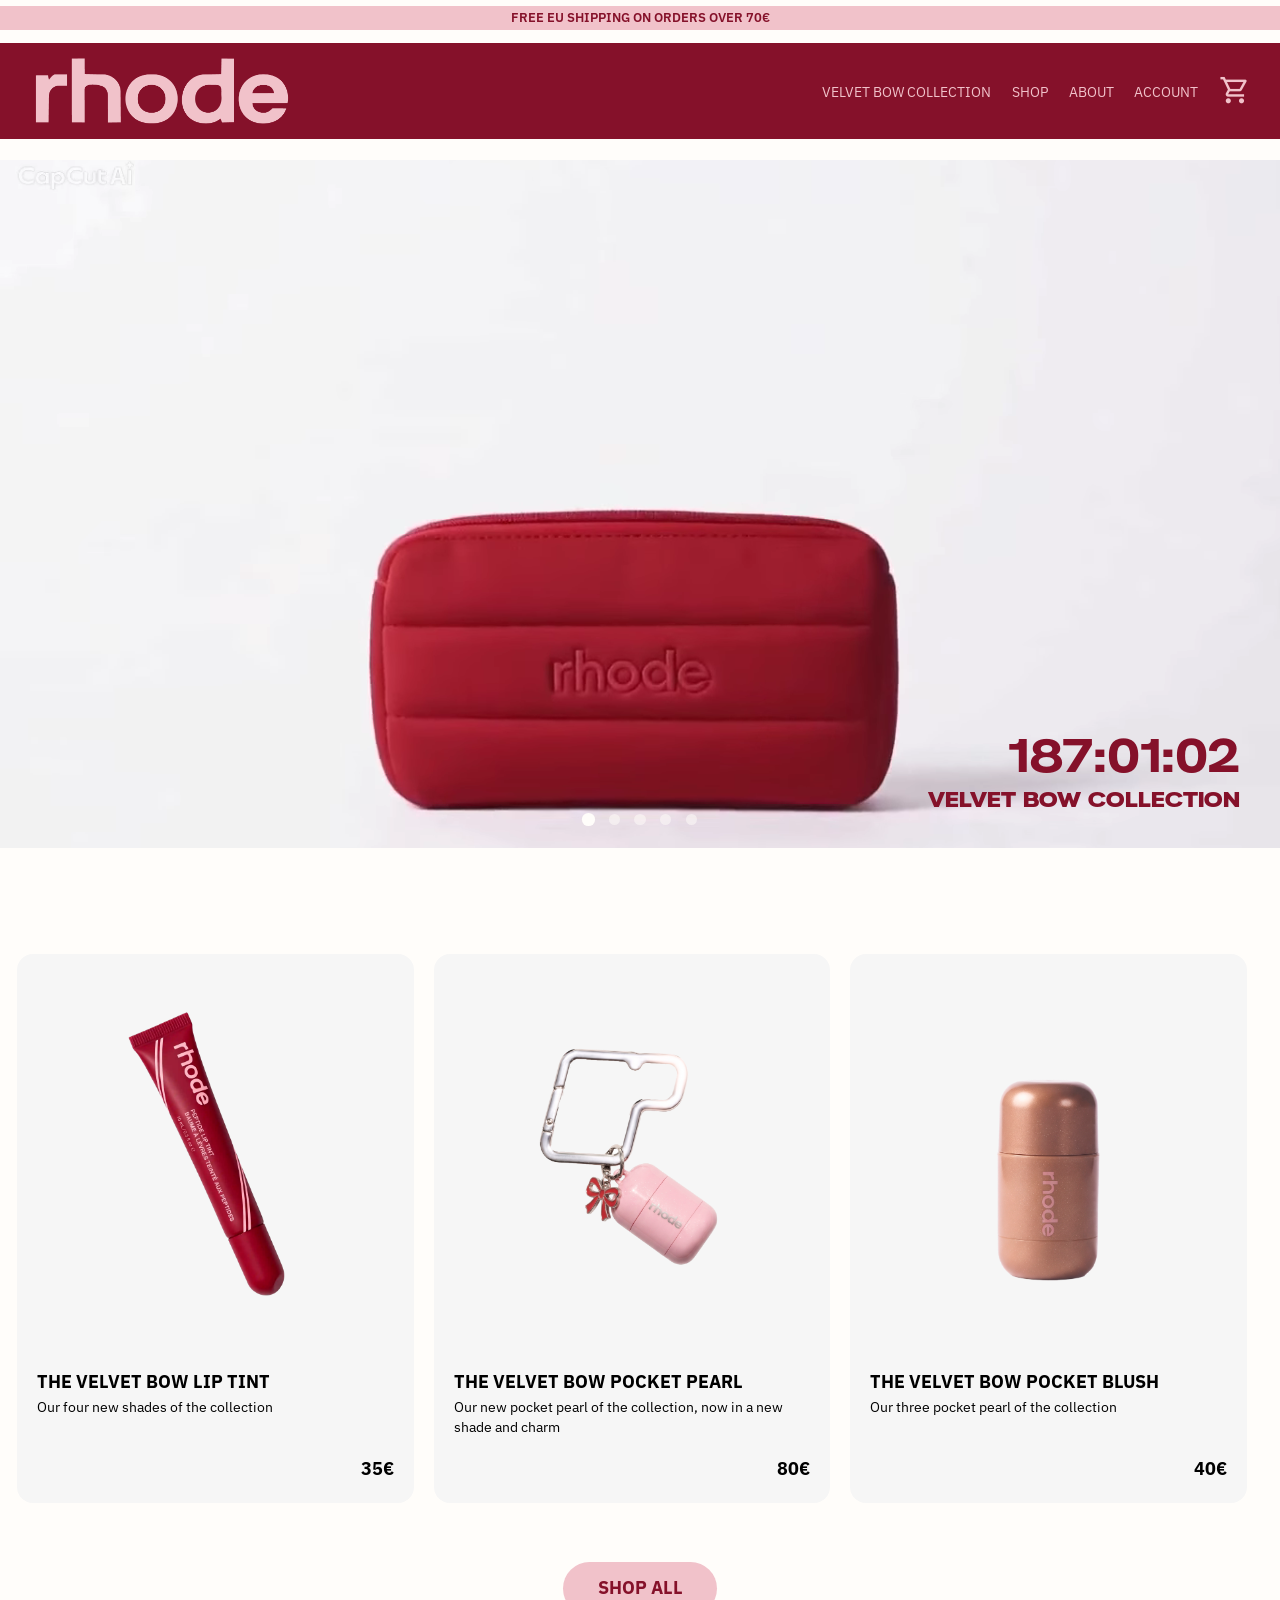
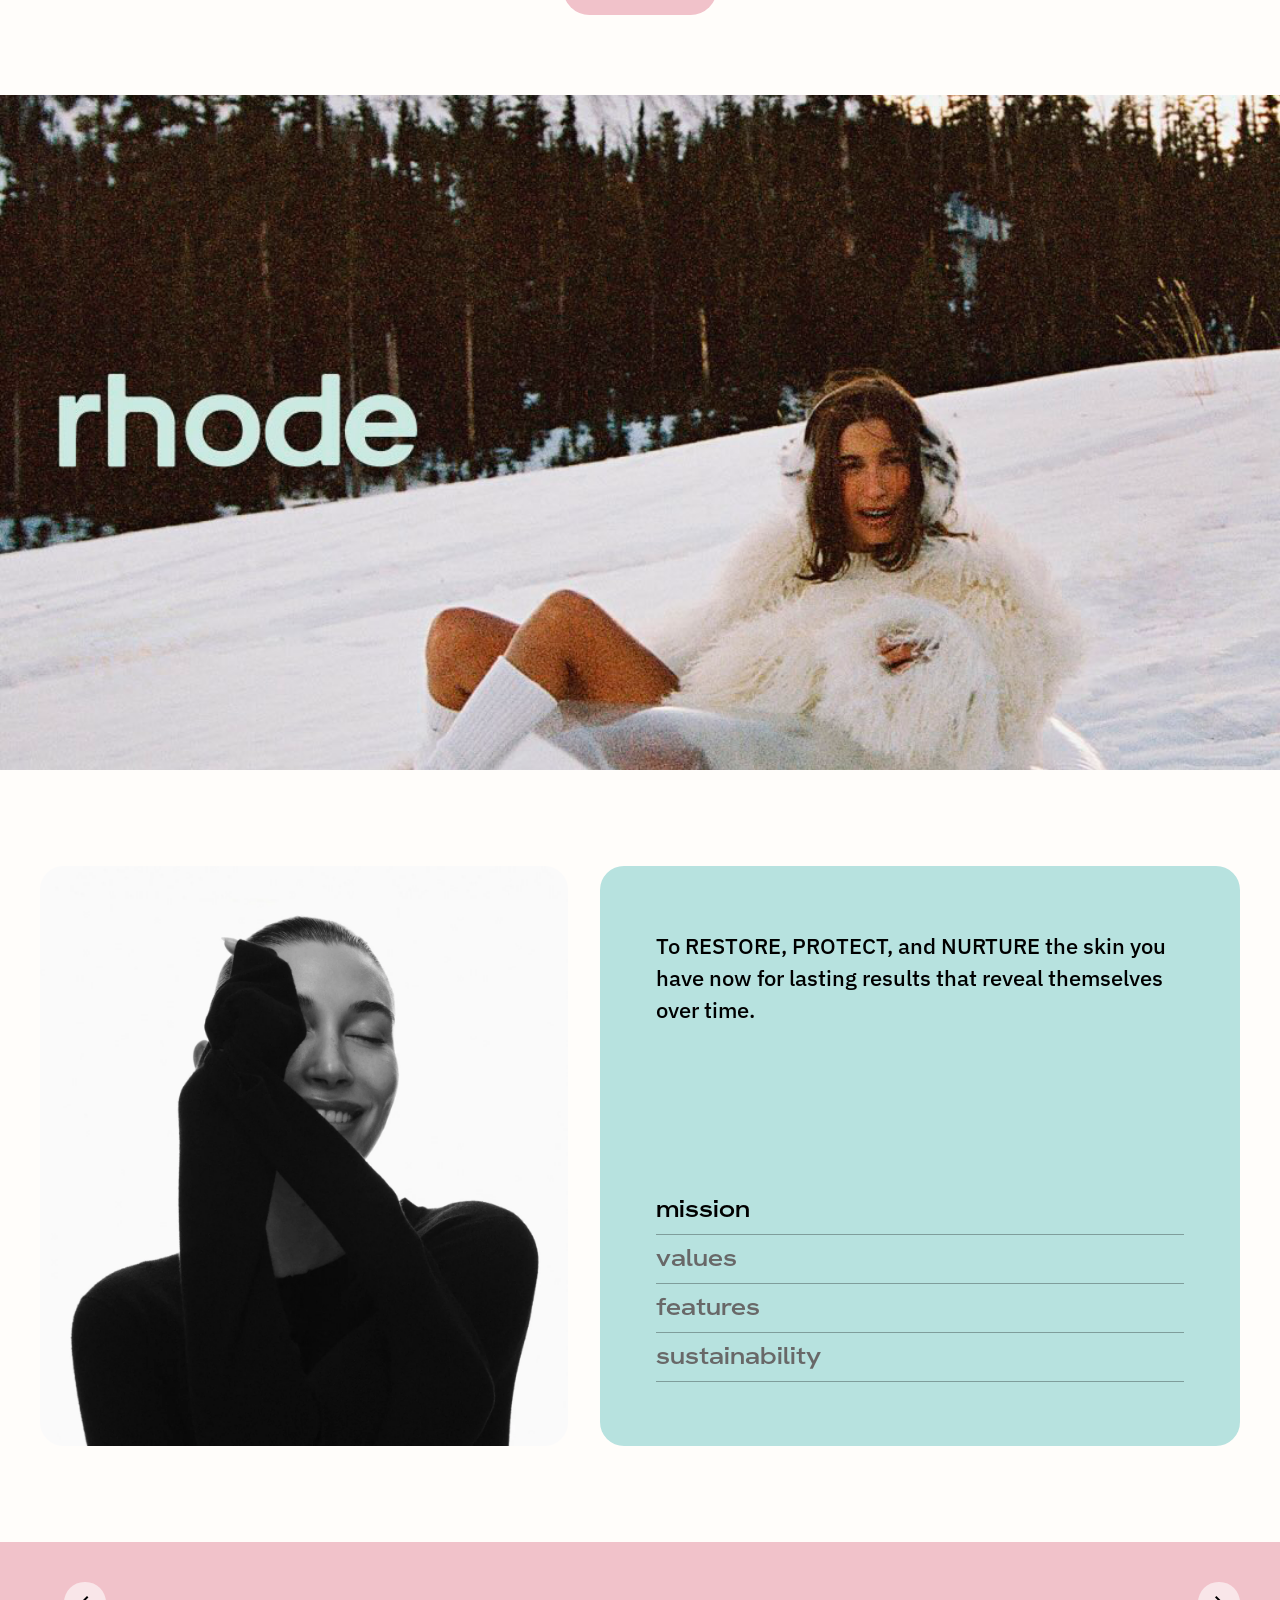
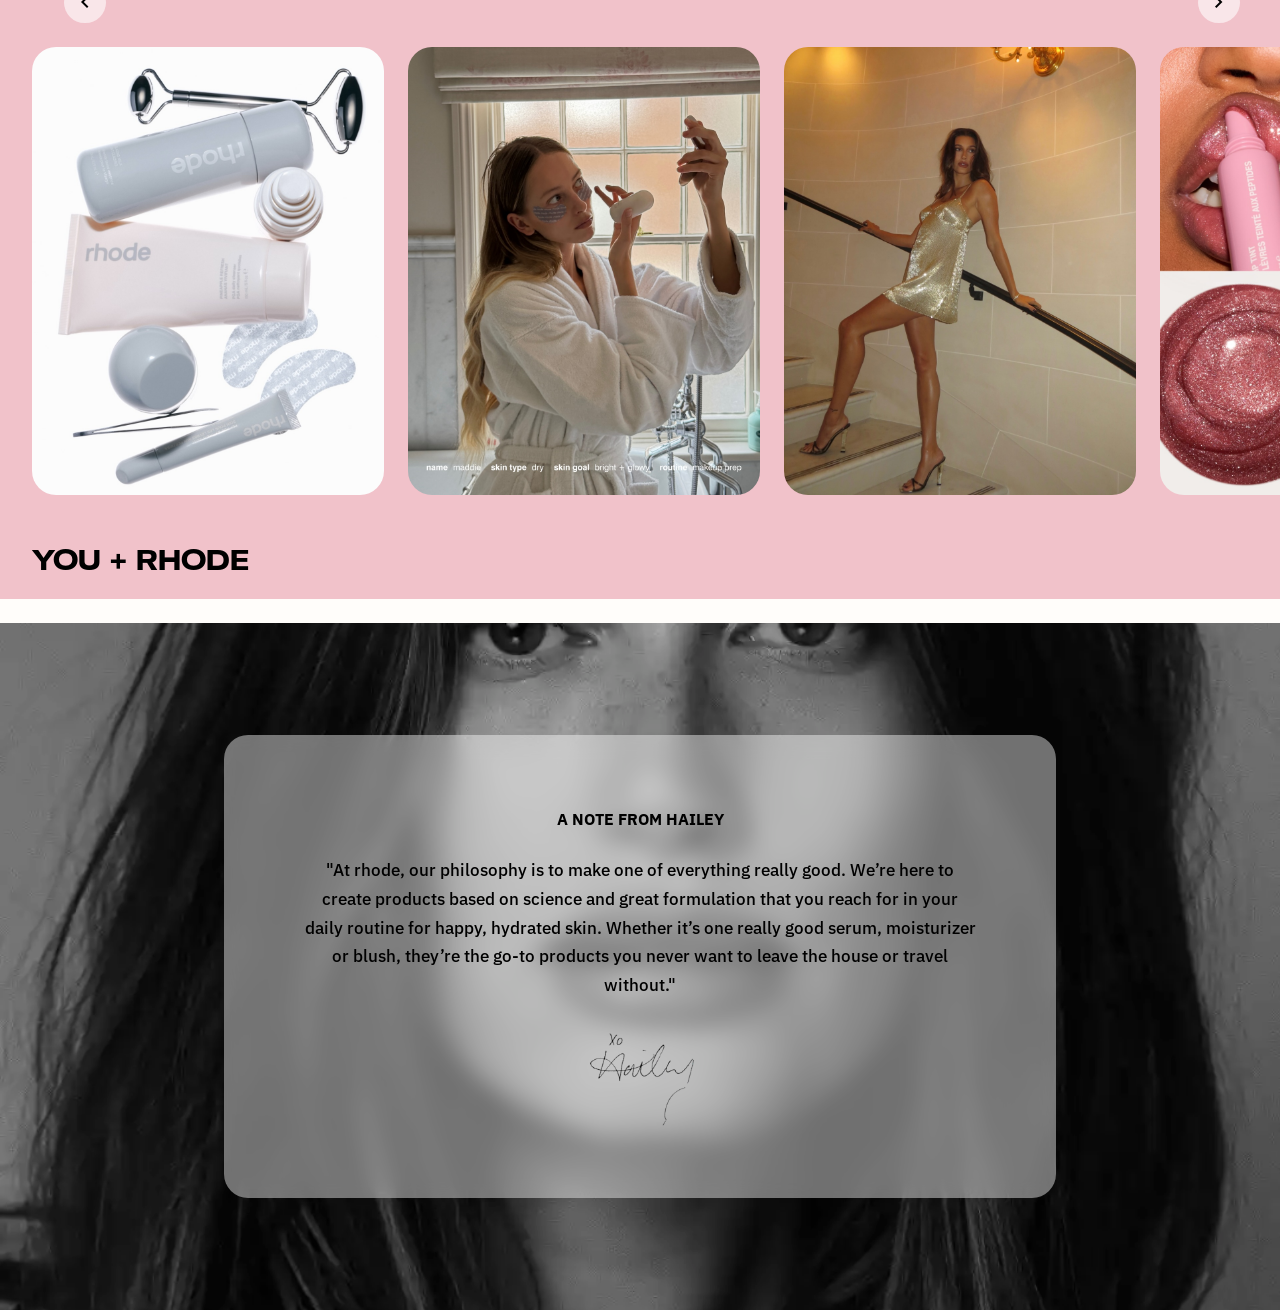
==== commit 3985ad71: "note from hailey css and done! :)" ====
--- a/index.html
+++ b/index.html
@@ -259,7 +259,7 @@
                 <span class="note-title">A NOTE FROM HAILEY</span>
                 <p class="note-text">"At rhode, our philosophy is to make one of everything really good. We’re here to create products based on science and great formulation that you reach for in your daily routine for happy, hydrated skin. Whether it’s one really good serum, moisturizer or blush, they’re the go-to products you never want to leave the house or travel without."</p>
                 <div class="note-signature-container">
-                    <img src="media/images/note_from_hallie_photo.webp" alt="signature" class="note-signature">
+                    <img src="media/images/hll-sing.avif" alt="signature" class="note-signature">
                 </div>
             </div>
         </div>
--- a/css/style.css
+++ b/css/style.css
@@ -714,6 +714,77 @@
     margin: 0;
 }
 
+/* Note from hailey */
+
+#note-from-hailey{
+    position: relative;
+    width: 100%;
+    min-height: 38rem;
+    display: flex;
+    align-items: center;
+    justify-content: center;
+    padding: 5rem 1.5rem;
+    box-sizing: border-box;
+    overflow: hidden;
+    background-image: url("../media/images/note_from_hallie_photo.webp");
+    background-size: cover;
+    background-position: center;
+    background-repeat: no-repeat;
+    margin-top: 1.5rem;
+}
+#note-from-hailey::before{
+    content: '';
+    position: absolute;
+    top: 0;
+    left: 0;
+    width: 100%;
+    height: 100%;
+    background-color: rgba(0, 0, 0, 0.25);
+    z-index: 1;
+}
+.note-from-hailey-container{
+    position: relative;
+    z-index: 2;
+    width: 100%;
+    max-width: 52rem;
+    margin: 0 auto;
+    box-sizing: border-box;
+}
+.note-card{
+    background-color: rgba(255, 255, 255, 0.435);
+    backdrop-filter: blur(10px);
+    padding: 3rem 2rem;
+    border-radius: 1.5rem;
+    text-align: center;
+}
+.note-title{
+    display: block;
+    font-family: var(--main-font);
+    font-weight: var(--font-Bold);
+    font-size: 0.8rem;
+    color: var(--black);
+    margin-bottom: 1.5rem;
+}
+.note-text{
+    font-family: var(--main-font);
+    font-weight: var(--font-medium);
+    font-size: 0.95rem;
+    line-height: 1.7;
+    color: var(--black);
+    margin: 0 auto 2re auto;
+}
+.note-signature-container{
+    display: flex;
+    justify-content: center;
+    align-items: center;
+    margin-top: 1rem;
+}
+
+.note-signature{
+    max-width: 5.5rem;
+    height: auto;
+    display: block;
+}
 @media(hover: hover){
     .slide-btn{
         display: flex;
@@ -878,6 +949,15 @@
         font-size: 1.5rem;
     }
 
+    /* note from hailey */
+    #note-from-hailey{
+        padding: 5rem 2.5rem;
+        min-height: 38rem;
+    }
+    .note-card{padding: 3.5rem 3.5rem;}
+    .note-text{font-size: 1.02rem;}
+    .note-signature{max-width: 6.5rem;}
+
 }
 @media (min-width: 1024px) {
     .home-hero{
@@ -992,4 +1072,16 @@
     .ig-btn span{
         font-size: 1.5rem;
     }
+
+    /* Note from hailey */
+    #note-from-hailey{
+        padding: 7rem 2rem;
+        min-height: 42rem;
+    }
+    .note-card{
+        padding: 4.5rem 5rem;
+    }
+    .note-title{font-size: 1rem;}
+    .note-text{font-size: 1.05rem;}
+    .note-signature{max-width: 7.5rem;}
 }   
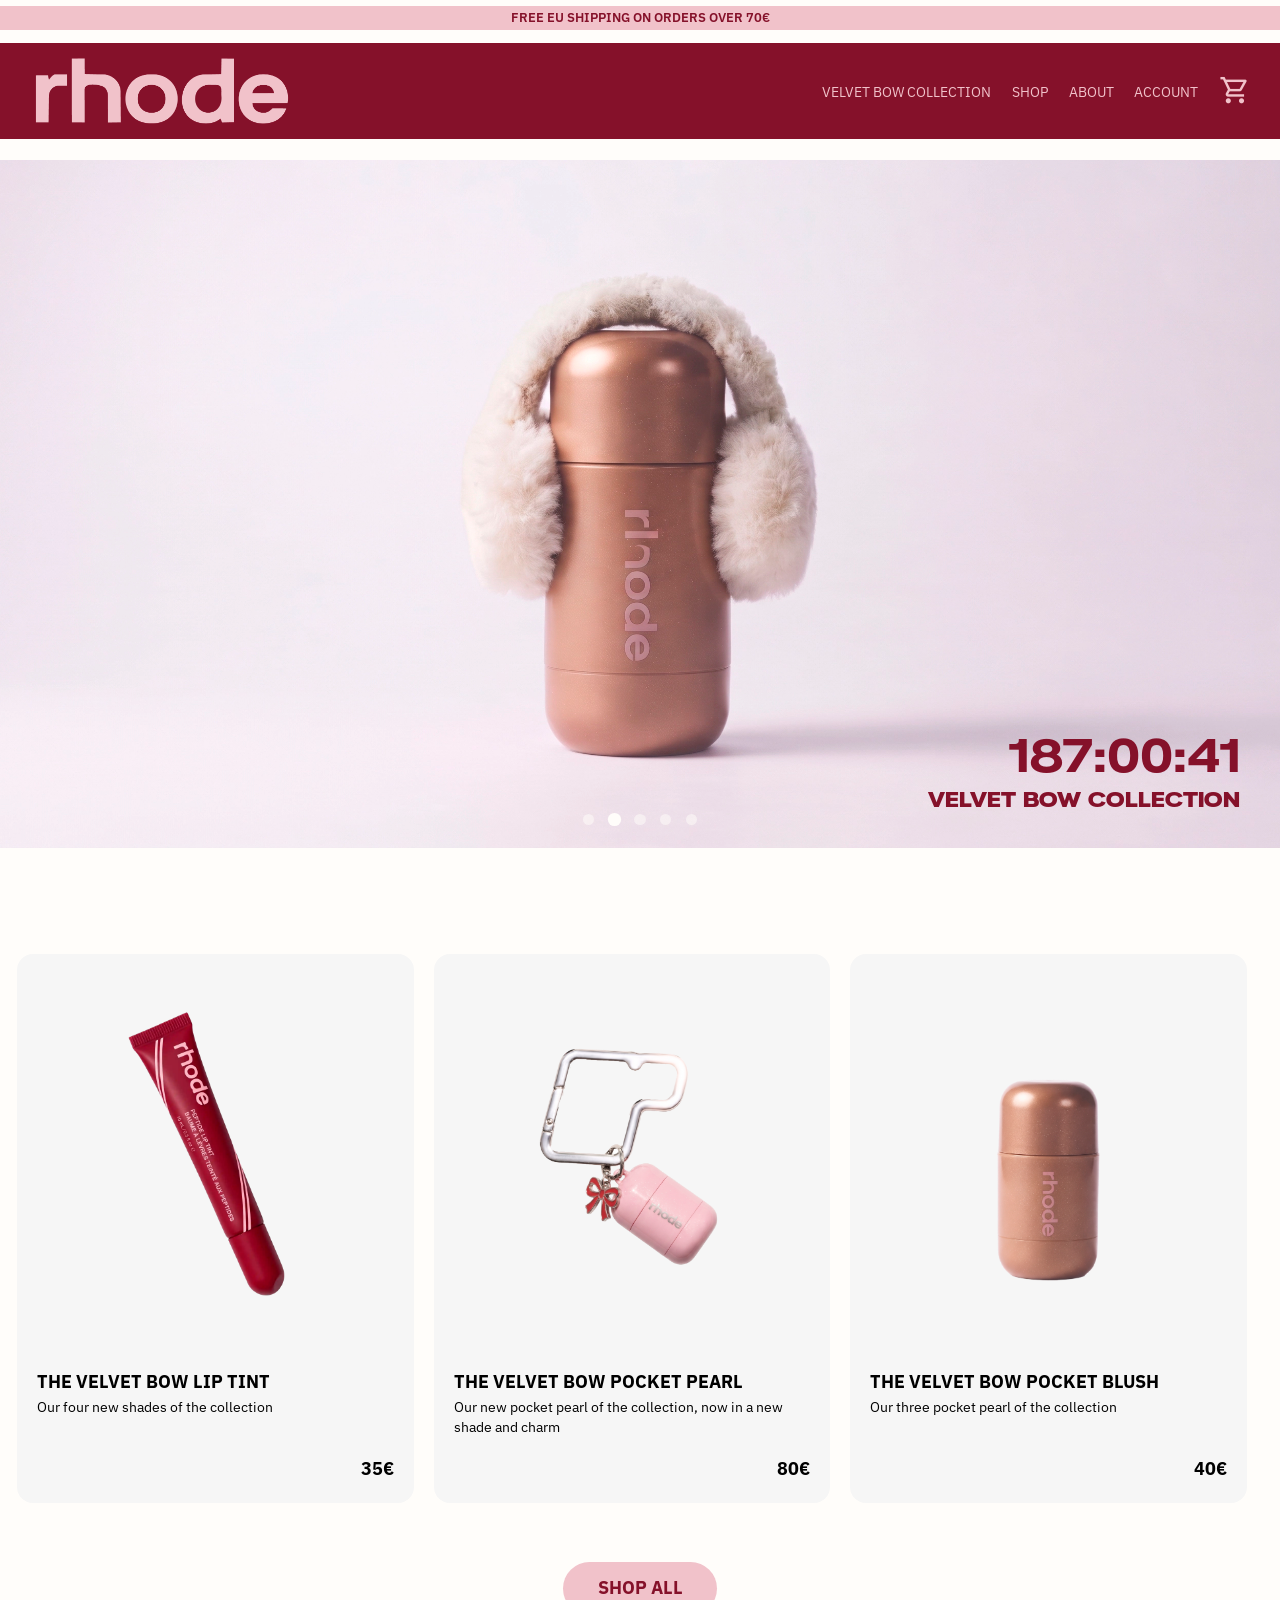
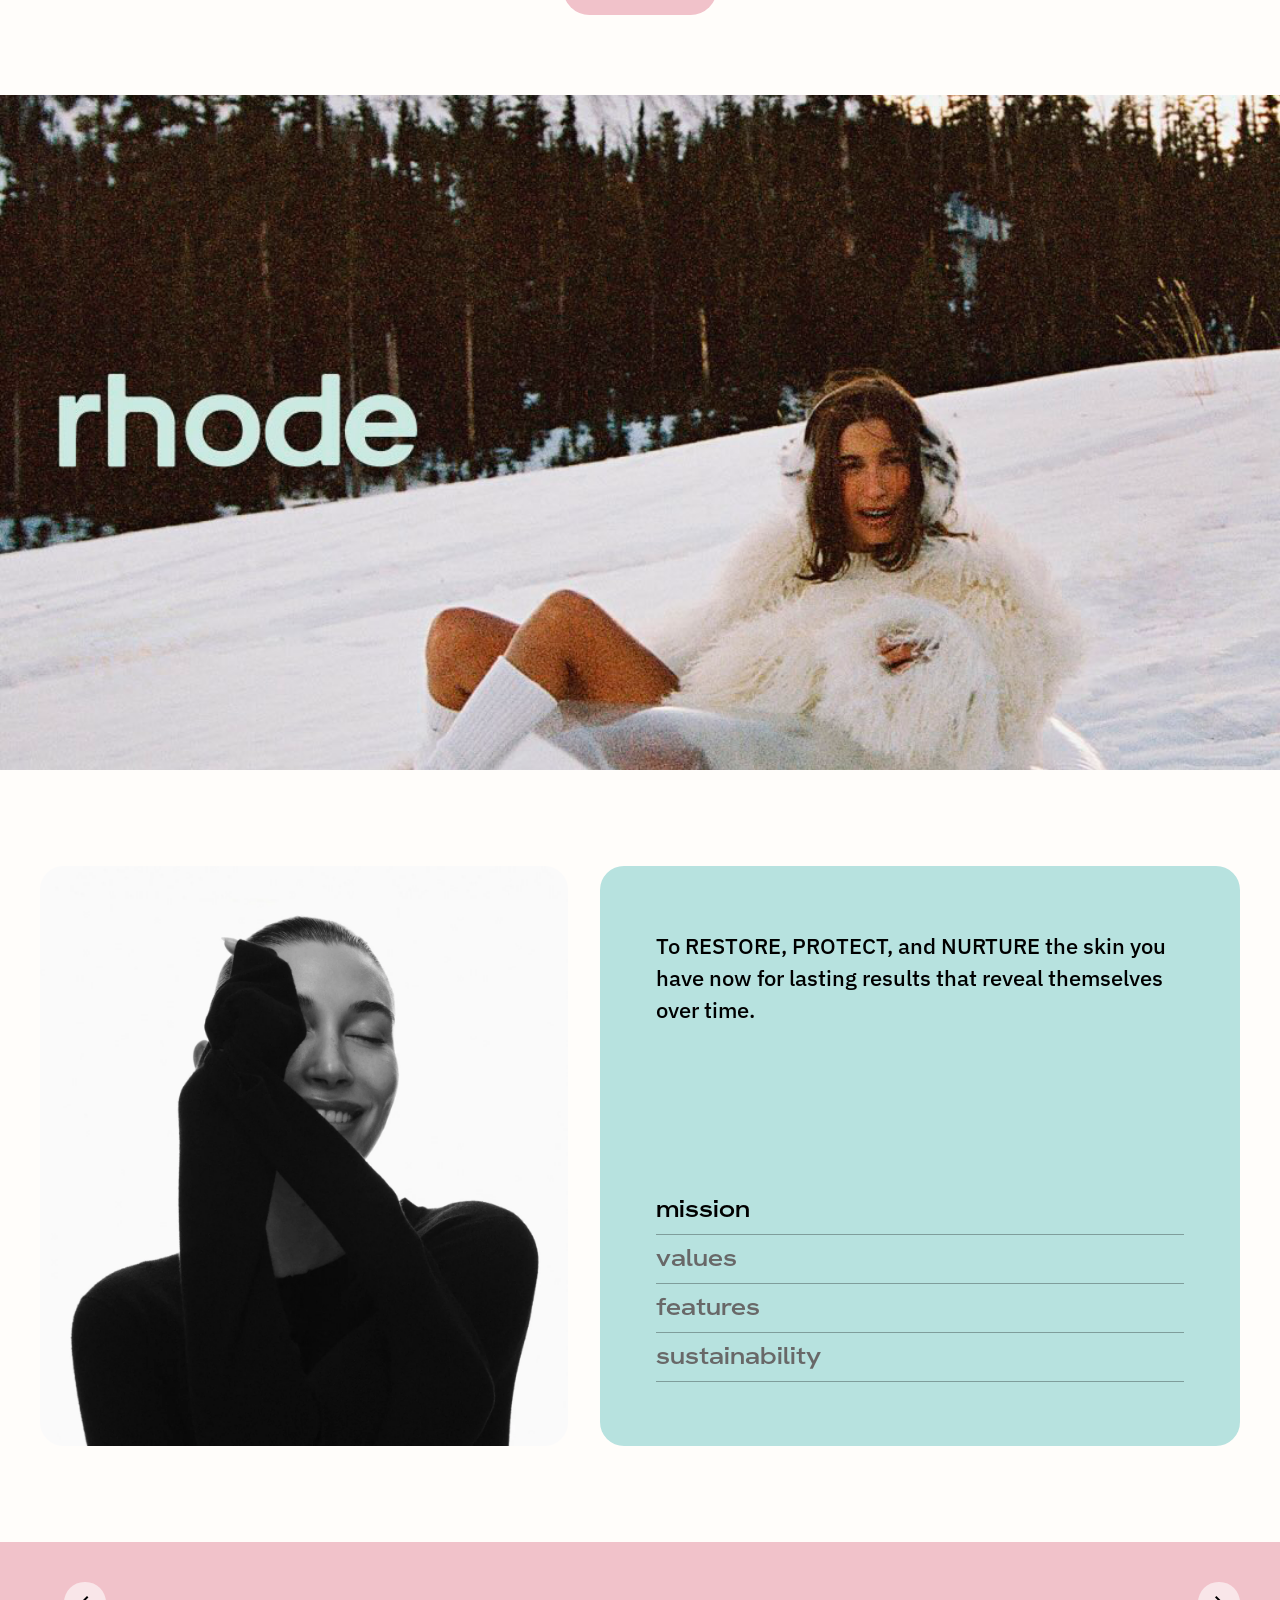
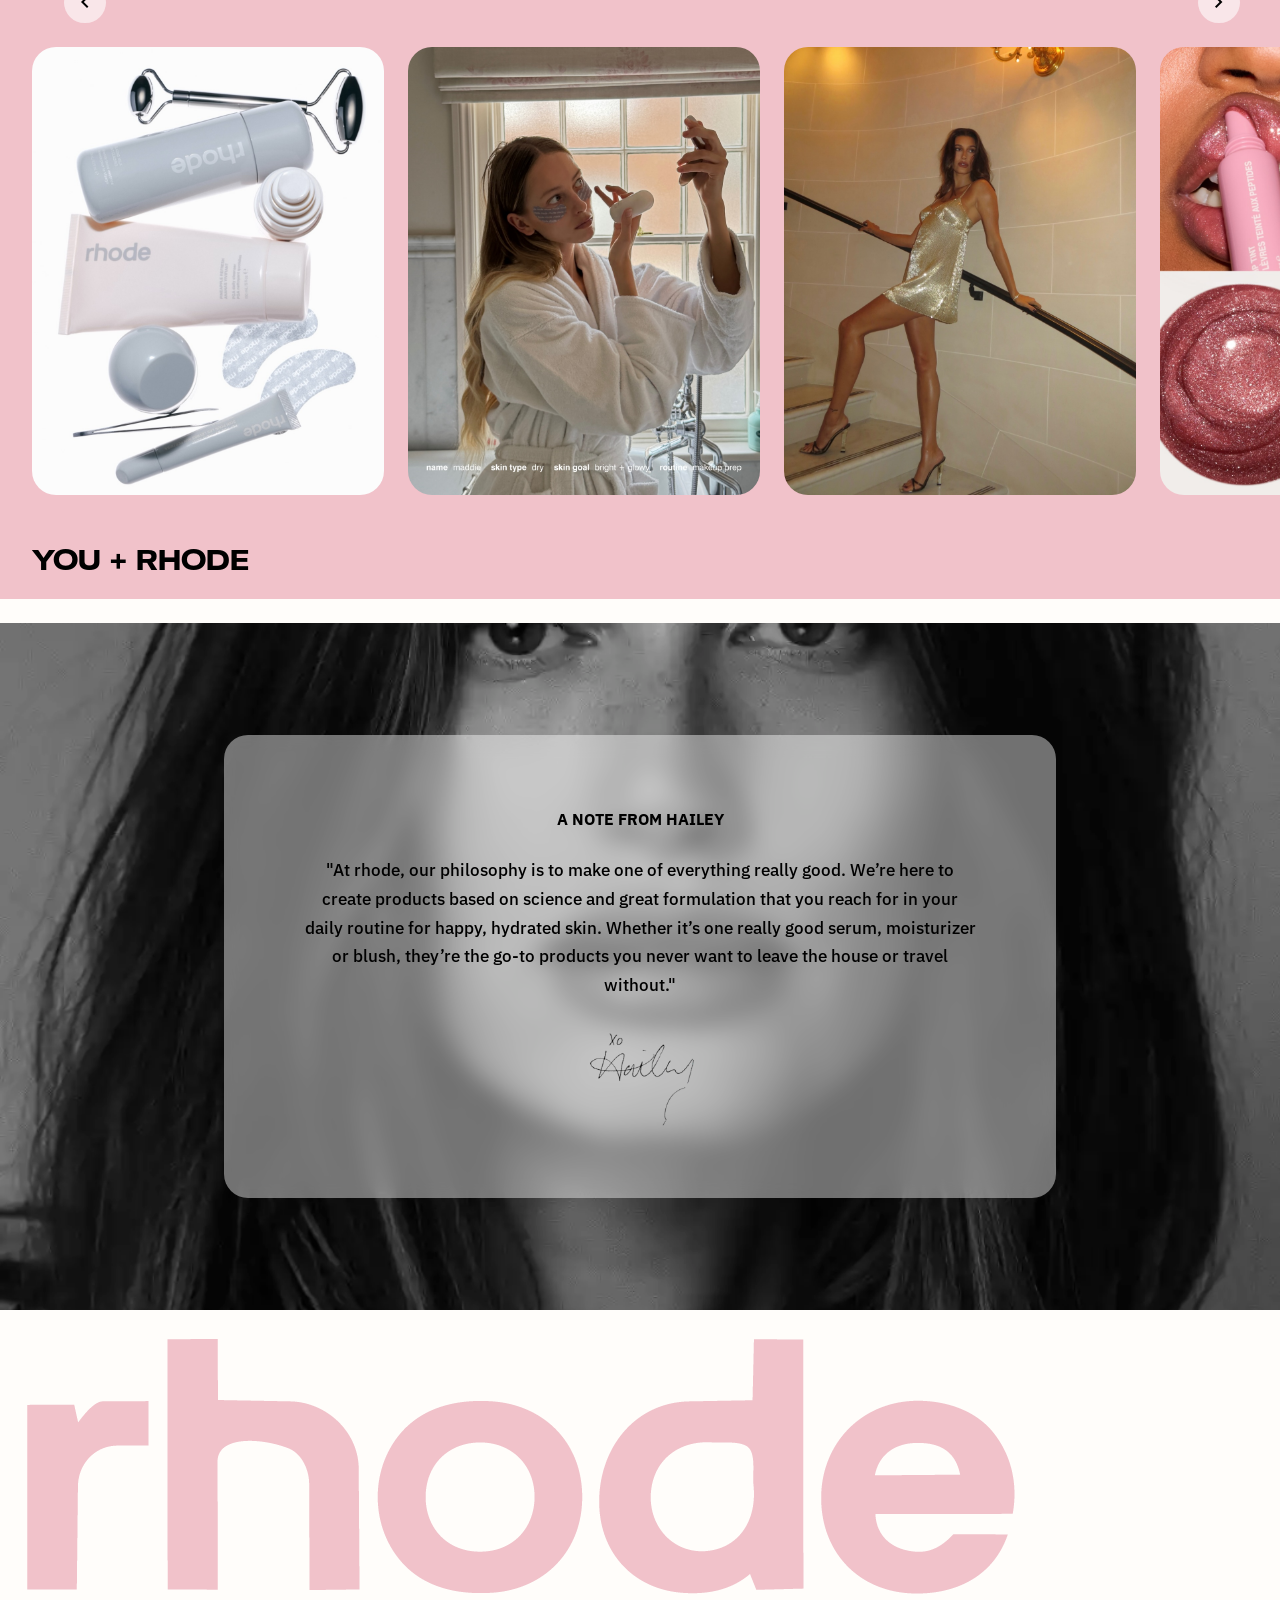
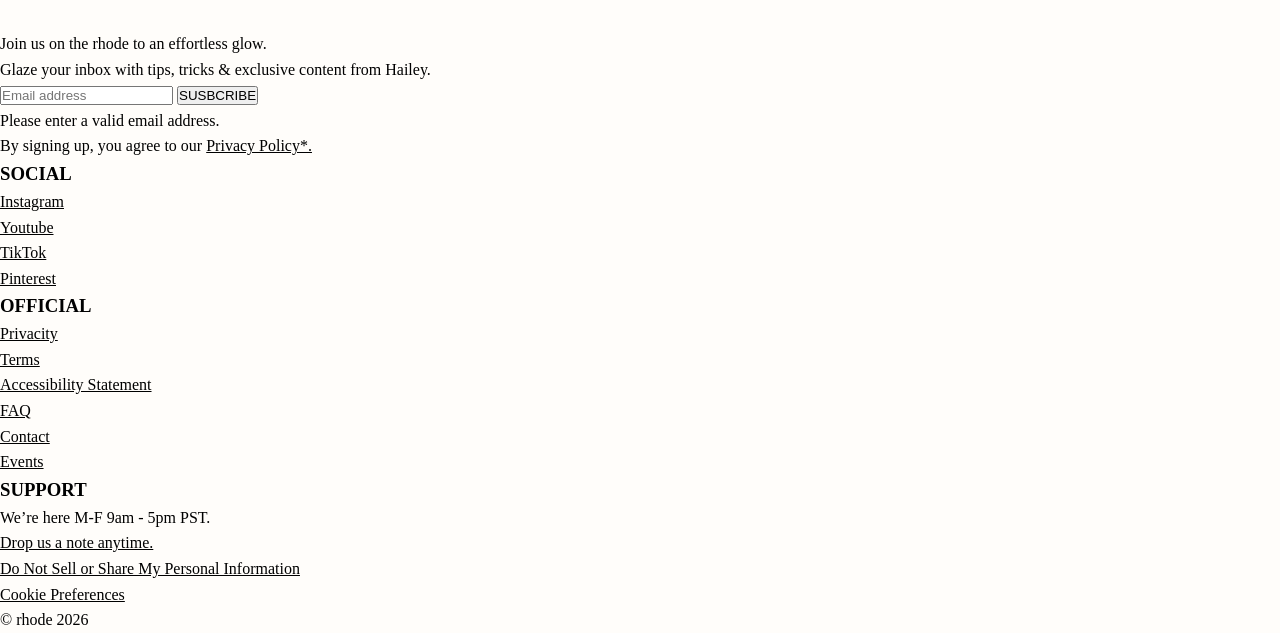
==== commit a343509d: "footer html" ====
--- a/index.html
+++ b/index.html
@@ -265,6 +265,60 @@
         </div>
     </section>
 
+    <footer id="rhode-footer">
+        <div class="footer-wrapped">
+            <div class="footer-logo-container">
+                <img src="media/images/rhode_logo_pink.webp" alt="Rhode pink logo">
+            </div>
+            <div class="footer-grid">
+                <div class="footer-col footer-newsletter">
+                    <p class="footer-text">Join us on the rhode to an effortless glow.</p>
+                    <p class="footer-text">Glaze your inbox with tips, tricks & exclusive content from Hailey.</p>
+                    <form id="newsletter-form" class="newsletter-form" novalidate>
+                        <div class="imput-group">
+                            <input type="email" id="newsletter-email" placeholder="Email address" required>
+                            <button type="submit" id="newsletter-btn">SUSBCRIBE</button>
+                        </div>
+                        <span id="newsletter-error" class="newsletter-error-text">Please enter a valid email address.</span>
+                    </form>
+                    <p class="footer-legal">By signing up, you agree to our <a href="https://www.rhodeskin.com/pages/privacy-policy" class="footer-link">Privacy Policy*.</a></p>
+                </div>
+                <div class="footer-col">
+                    <h3 class="footer-heading">SOCIAL</h3>
+                    <ul class="footer-links">
+                        <li><a href="https://www.instagram.com/rhode" target="_blank" class="footer-link">Instagram</a></li>
+                        <li><a href="https://www.youtube.com/c/HaileyRhodeBieber" target="_blank"  class="footer-link">Youtube</a></li>
+                        <li><a href="https://www.tiktok.com/@rhode" target="_blank" class="footer-link">TikTok</a></li>
+                        <li><a href="https://es.pinterest.com/rhode/" target="_blank" class="footer-link">Pinterest</a></li>
+                    </ul>
+                </div>
+                 <div class="footer-col">
+                    <h3 class="footer-heading">OFFICIAL</h3>
+                    <ul class="footer-links">
+                        <li><a href="https://www.rhodeskin.com/en-es/pages/privacy-policy" target="_blank" class="footer-link">Privacity</a></li>
+                        <li><a href="https://www.rhodeskin.com/pages/terms-of-service" target="_blank"  class="footer-link">Terms</a></li>
+                        <li><a href="https://www.rhodeskin.com/pages/accessibility-statement" target="_blank" class="footer-link">Accessibility Statement</a></li>
+                        <li><a href="https://www.rhodeskin.com/pages/faq" target="_blank" class="footer-link">FAQ</a></li>
+                        <li><a href="https://www.rhodeskin.com/pages/contact-us" target="_blank" class="footer-link">Contact</a></li>
+                        <li><a href="https://www.rhodeskin.com/pages/events" target="_blank" class="footer-link">Events</a></li>
+                    </ul>
+                </div>
+                 <div class="footer-col">
+                    <h3 class="footer-heading">SUPPORT</h3>
+                    <p class="footer-text-small">We’re here M-F 9am - 5pm PST.</p>
+                    <ul class="footer-links">
+                        <li><a href="https://www.rhodeskin.com/pages/contact-us" target="_blank"  class="footer-link">Drop us a note anytime.</a></li>
+                        <li><a href="https://www.rhodeskin.com/pages/do-not-sell-my-personal-information" target="_blank" class="footer-link">Do Not Sell or Share My Personal Information</a></li>
+                        <li><a href="#" target="_blank" class="footer-link">Cookie Preferences</a></li>
+                    </ul>
+                </div>
+            </div>
+        </div>
+        <div class="footer-bottom">
+            <p>© rhode 2026</p>
+        </div>
+    </footer>
+
     <script src="https://code.jquery.com/jquery-3.7.1.min.js"></script>  
     <script src="js/menu.js"></script>
     <script src="js/product-slider.js"></script>
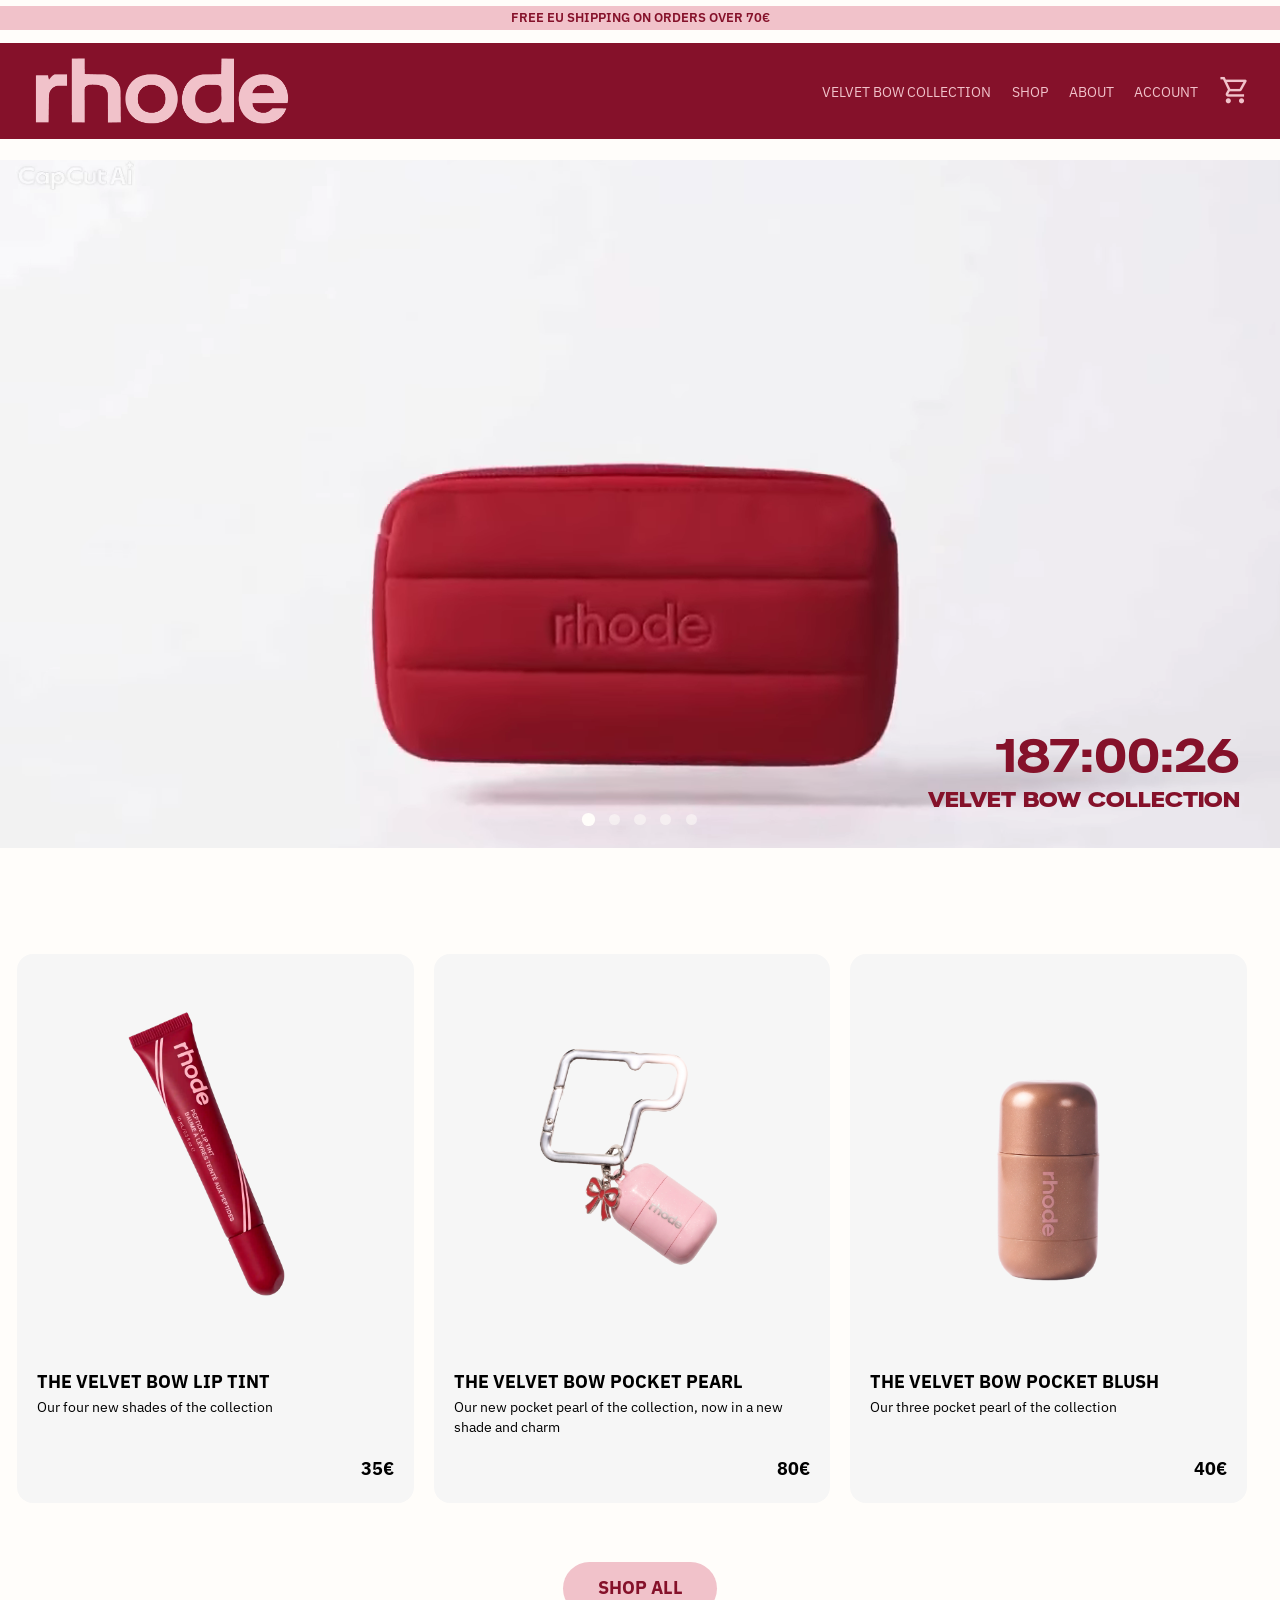
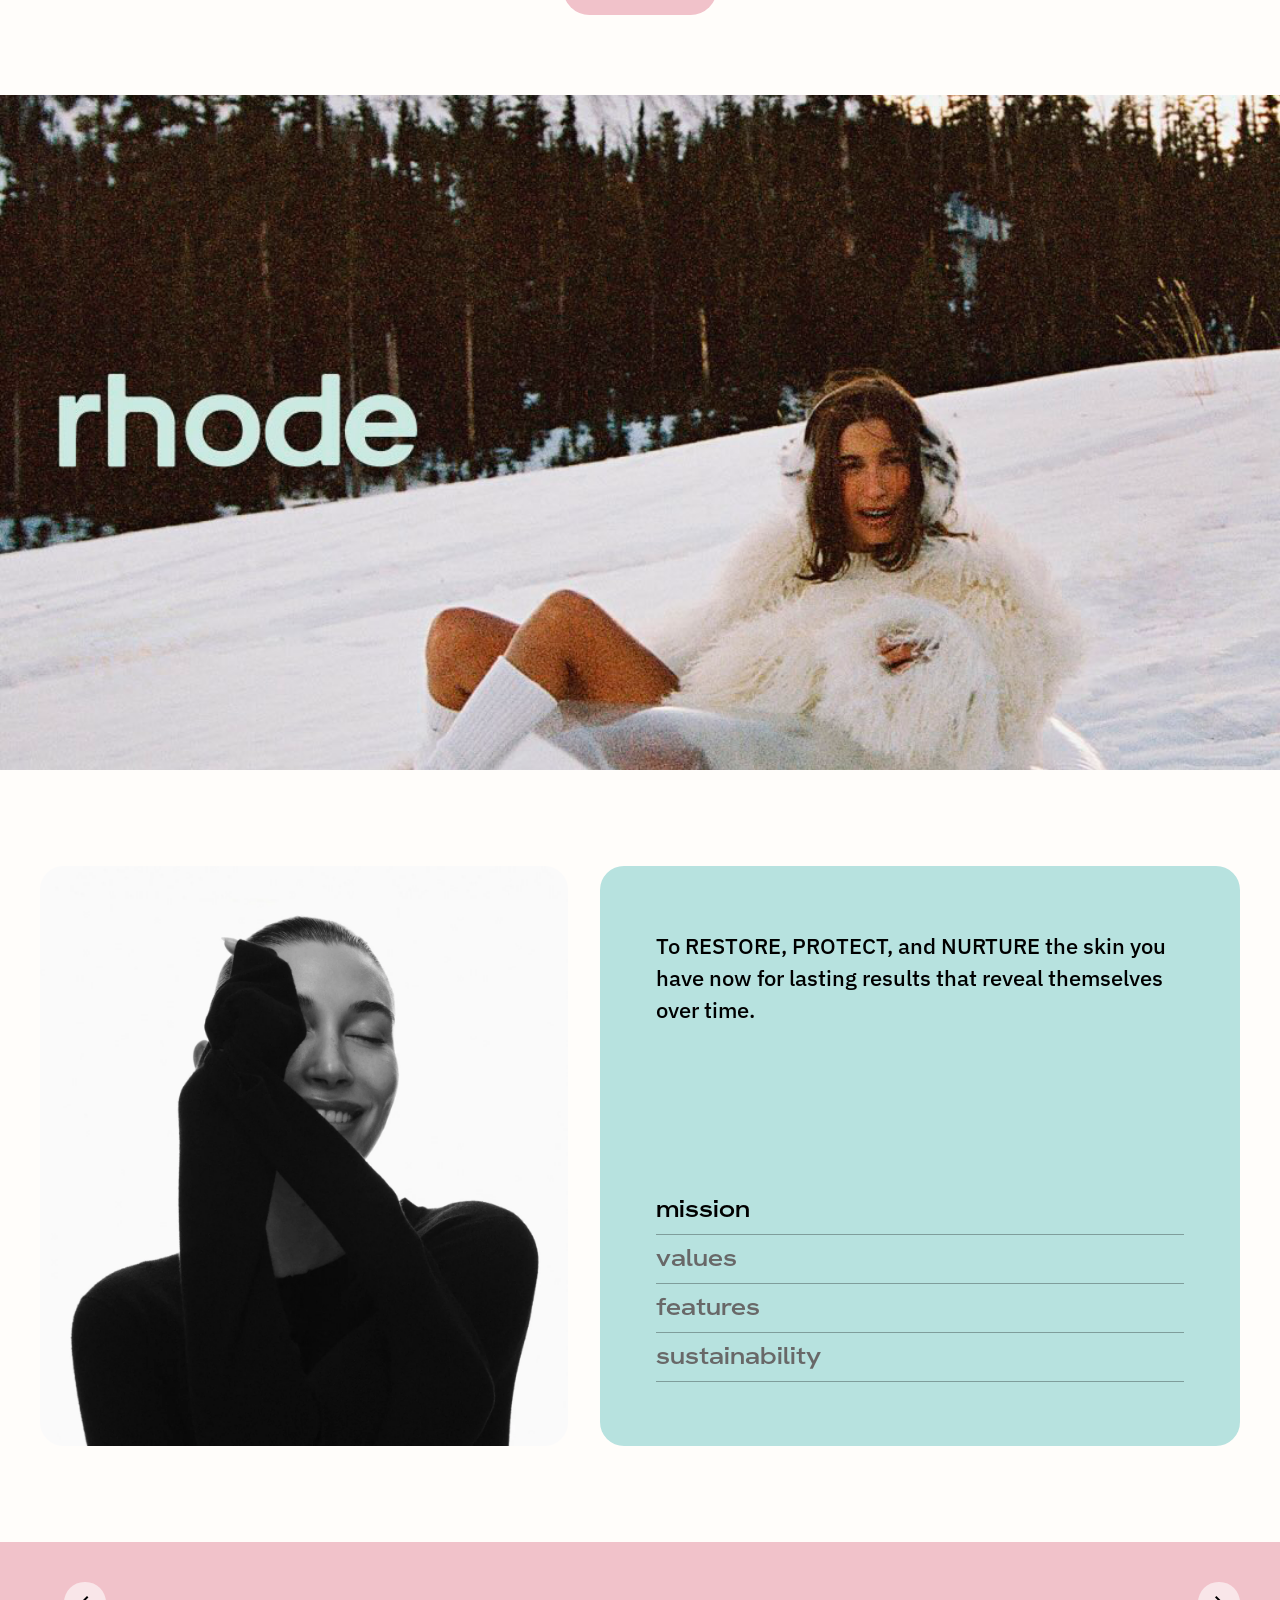
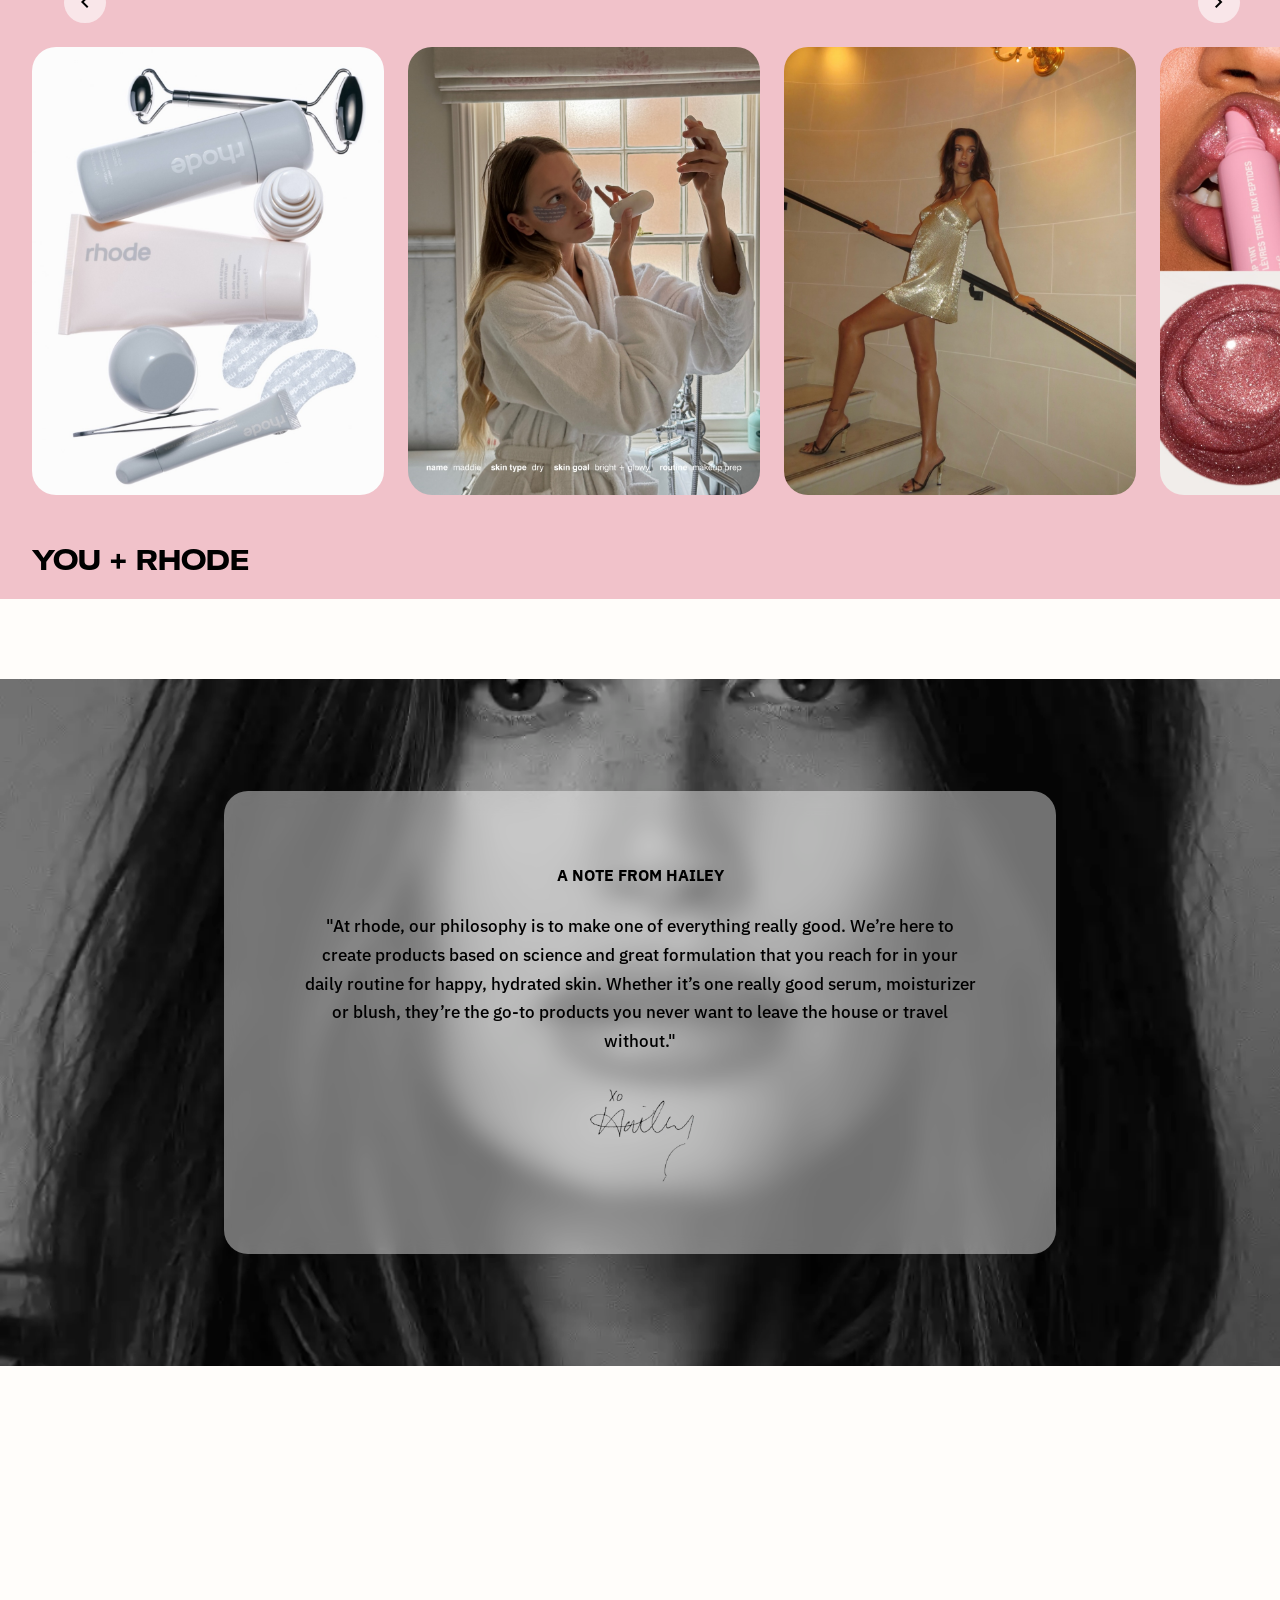
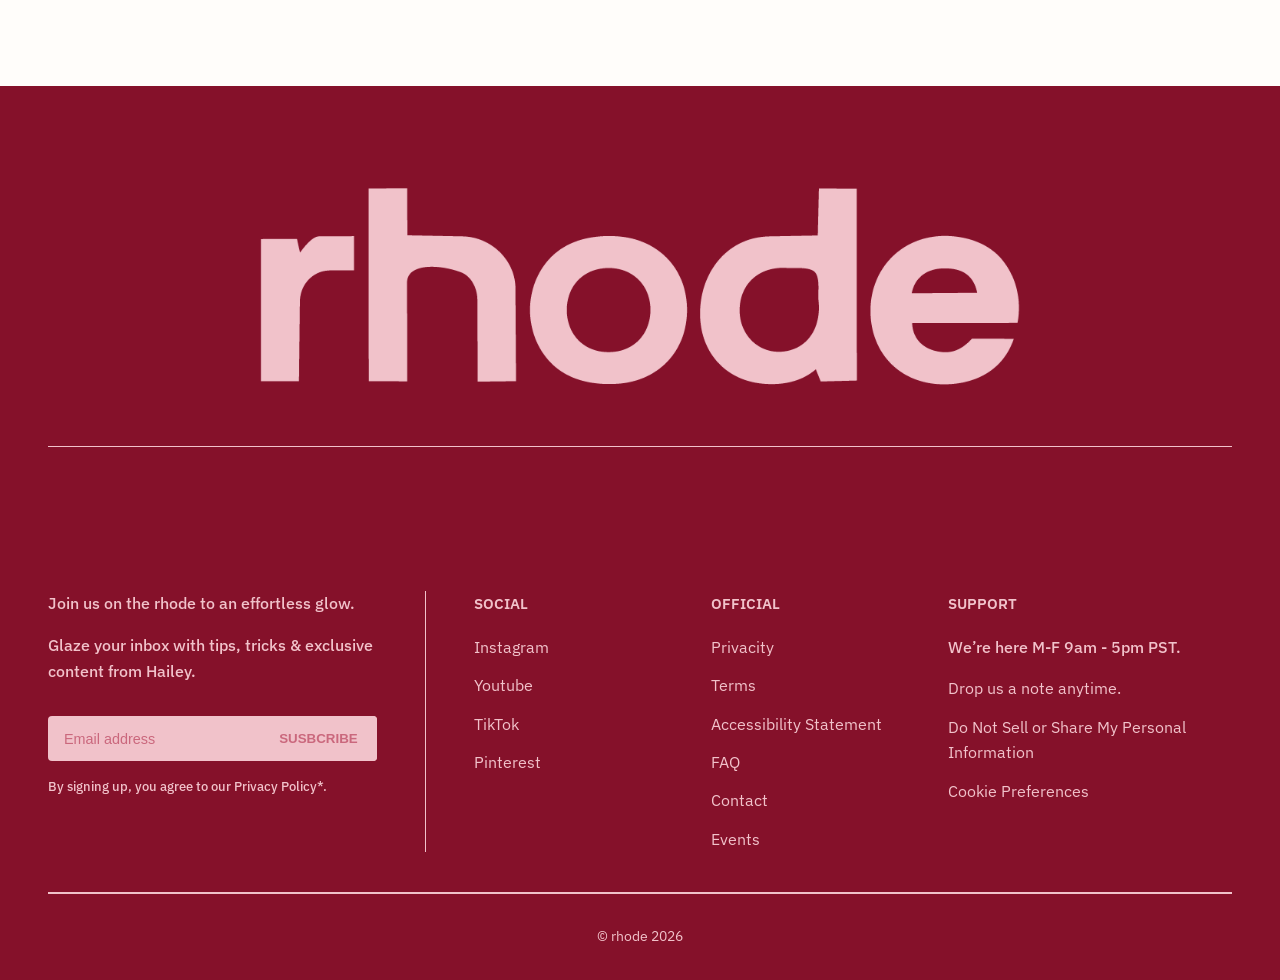
==== commit 0aac1a64: "footer css and js done and home!!" ====
--- a/index.html
+++ b/index.html
@@ -324,5 +324,6 @@
     <script src="js/product-slider.js"></script>
     <script src="js/interactive-component.js"></script>
     <script src="js/home.js"></script>
+    <script src="js/footer.js"></script>
 </body>
 </html>
--- a/css/style.css
+++ b/css/style.css
@@ -730,7 +730,7 @@
     background-size: cover;
     background-position: center;
     background-repeat: no-repeat;
-    margin-top: 1.5rem;
+    margin-top: 5rem;
 }
 #note-from-hailey::before{
     content: '';
@@ -784,6 +784,155 @@
     max-width: 5.5rem;
     height: auto;
     display: block;
+}
+/* Rhode footer */
+
+#rhode-footer{
+    background-color: var(--red);
+    color: var(--pink);
+    font-family: var(--main-font);
+    padding: 3rem 2rem 2rem 2rem;
+    box-sizing: border-box;
+    width: 100%;
+    margin-top: 18rem;
+    overflow: hidden;
+}
+.footer-wrapped{
+    max-width: 90rem;
+    margin: 0 auto;
+    box-sizing: border-box;
+}
+.footer-logo-container{
+    text-align: center;
+    margin-bottom: 9rem;
+    width: 100%;
+    padding-bottom: 2rem;
+    border-bottom: 1px solid var(--pink);
+}
+.footer-logo-container img{
+    max-width: 29rem;
+    width: 100%;
+    height: auto;
+    display: inline-block;
+}
+.footer-grid{
+    display: grid;
+    grid-template-columns: 1fr;
+    gap: 2.5rem;
+    padding-bottom: 2.5rem;
+    border-bottom: 1px solid var(--pink);
+}
+.footer-col{
+    display: flex;
+    flex-direction: column;
+}
+.footer-heading{
+    font-size: 0.95rem;
+    font-weight: var(--font-SemiBold);
+    margin-bottom: 1.2rem;
+}
+.footer-text, .footer-text-small, .footer-legal{
+    font-weight: var(--font-medium);
+    font-size: 0.9;
+    line-height: 1.6;
+    margin-bottom: 1rem;
+}
+.footer-legal{
+    font-size: 0.8rem;
+    margin-top: 1rem;
+}
+.footer-links{
+    font-weight: var(--font-regular);
+    list-style: none;
+    padding: 0;
+    margin: 0;
+    display: flex;
+    flex-direction: column;
+    gap: 0.8rem;
+}
+#rhode-footer a{
+    position: relative;
+    color: var(--pink);
+    text-decoration: none;
+    width: fit-content;
+    display: inline-block;
+    transition: color var(--transition);
+}
+#rhode-footer a::after{
+    content: '';
+    position: absolute;
+    width: 0;
+    height: 1px;
+    bottom: -2px;
+    left: 0;
+    background-color: var(--pink);
+    transition: width 0.3s cubic-bezier(0.4, 0, 0.2, 1);
+}
+#rhode-footer a:hover::after{
+    width: 100%;
+}
+
+.newsletter-form{
+    margin-top: 1rem;
+}
+.imput-group{
+    display: flex;
+    background-color: var(--pink);
+    border-radius: 4px;
+    overflow: hidden;
+    max-width: 26rem;
+    width: 100%;
+}
+.imput-group input{
+    flex: 1;
+    background: transparent;
+    border: none;
+    padding: 0.9rem 1rem;
+    font-size: 0.9rem;
+    color: var(--red);
+    outline: none;
+    min-width: 0;
+}
+.imput-group input::placeholder{
+    color: rgba(177, 44, 73, 0.6);
+}
+#newsletter-btn{
+    background-color: var(--pink);
+    border: none;
+    padding: 0 1.2rem;
+    font-size: 0.8;
+    font-weight: var(--font-Bold);
+    color:rgba(177, 44, 73, 0.6); 
+    cursor: pointer;
+    white-space: nowrap;
+    transition: background-color var(--transition), transform 0.1s ease;
+}
+#newsletter-btn:hover{
+    background-color: white;
+}
+#newsletter-btn:active{
+    transform: scale(0.96);
+}
+.newsletter-error-text{
+    display: none;
+    color: var(--pink);
+    font-size: 0.78rem;
+    margin-top: 0.5rem;
+    font-weight: var(--font-medium);
+}
+.newsletter-error-text.visible{
+    display: block;
+}
+.footer-bottom{
+    padding-top: 2rem;
+    border-top: 1px solid var(--pink);
+    text-align: center;
+    font-size: 0.85rem;
+    color: var(--pink);
+    font-weight: var(--font-regular);
+}
+.footer-col:first-child{
+    border-bottom:  1px solid var(--pink);
 }
 @media(hover: hover){
     .slide-btn{
@@ -958,6 +1107,23 @@
     .note-text{font-size: 1.02rem;}
     .note-signature{max-width: 6.5rem;}
 
+    /* FOOTER */
+    #rhode-footer{
+        padding: 4rem 2.5rem 2rem 2.5rem;
+        margin-top: 25rem;
+    }
+    .footer-grid{
+        grid-template-columns: 1fr 1fr;
+        gap: 3rem;
+    }
+    .footer-col:nth-child(1){
+        grid-column: span 2;
+        border-bottom:  1px solid var(--pink);
+    }
+    .footer-logo-container img{
+        max-width: 40rem;
+    }
+
 }
 @media (min-width: 1024px) {
     .home-hero{
@@ -1084,4 +1250,24 @@
     .note-title{font-size: 1rem;}
     .note-text{font-size: 1.05rem;}
     .note-signature{max-width: 7.5rem;}
+
+    /* FOOTER */
+    #rhode-footer{
+        padding: 5rem 3rem 2rem 3rem;
+        margin-top: 20rem;
+    }
+    .footer-grid{
+        grid-template-columns: 1.5fr 1fr 1fr 1.5fr;
+        gap: 3rem;
+    }
+    .footer-col:first-child{
+        grid-column: span 1;
+        border-right:  1px solid var(--pink);
+        border-bottom:  none;
+        padding-right: 3rem;
+    }
+    .footer-logo-container img{
+        max-width: 50rem;
+      
+    }
 }   
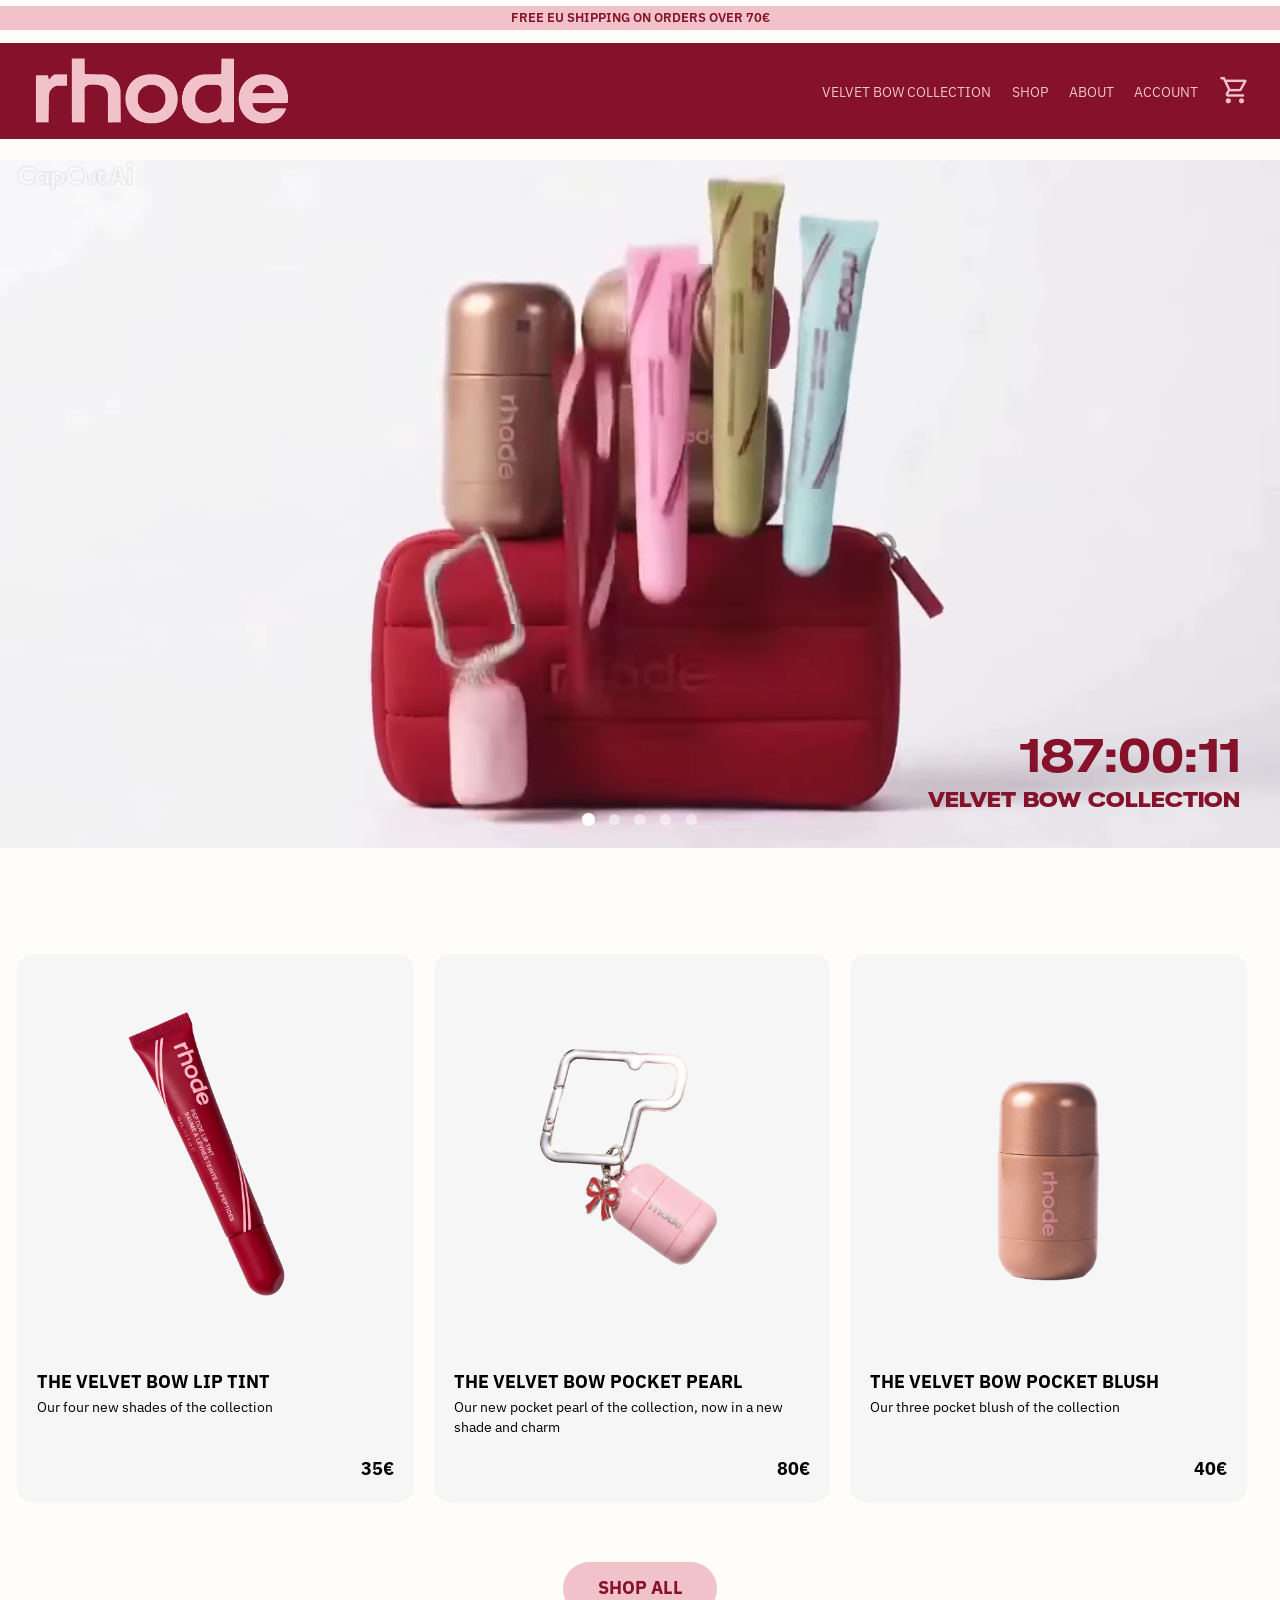
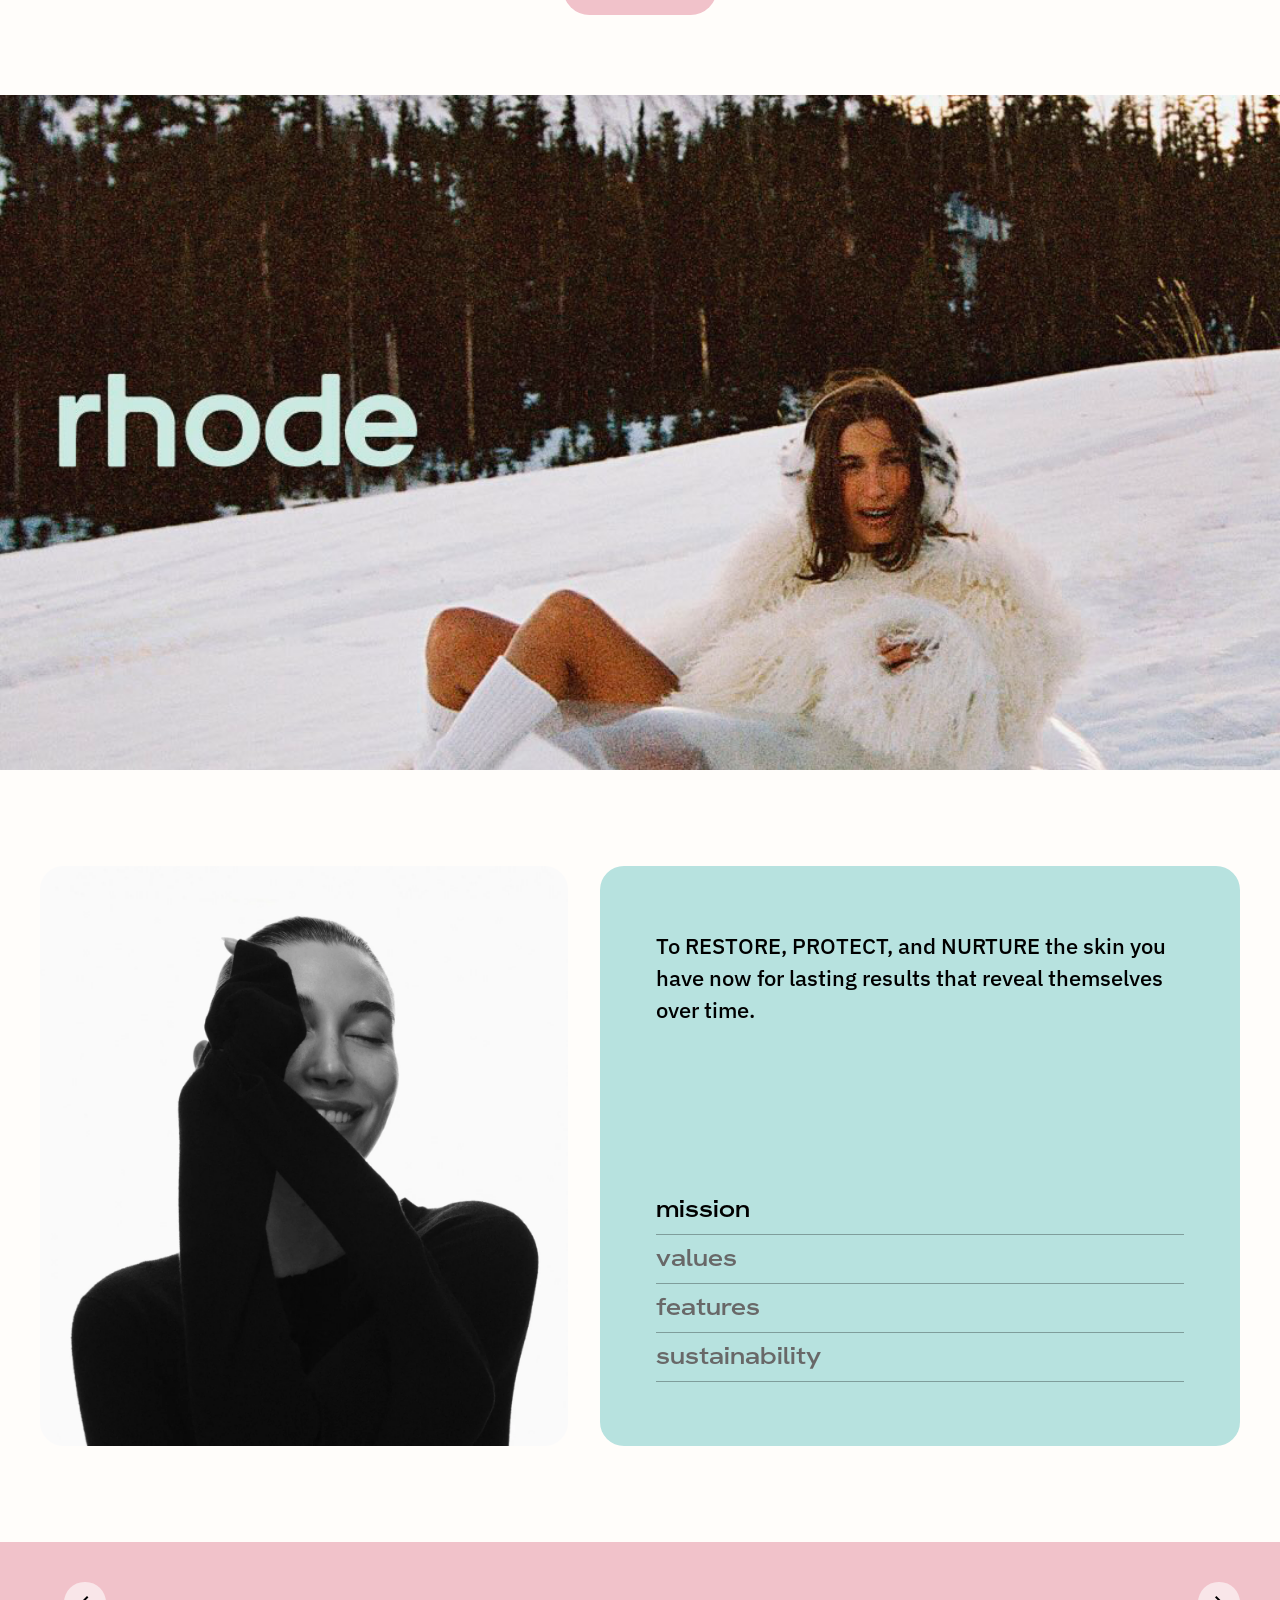
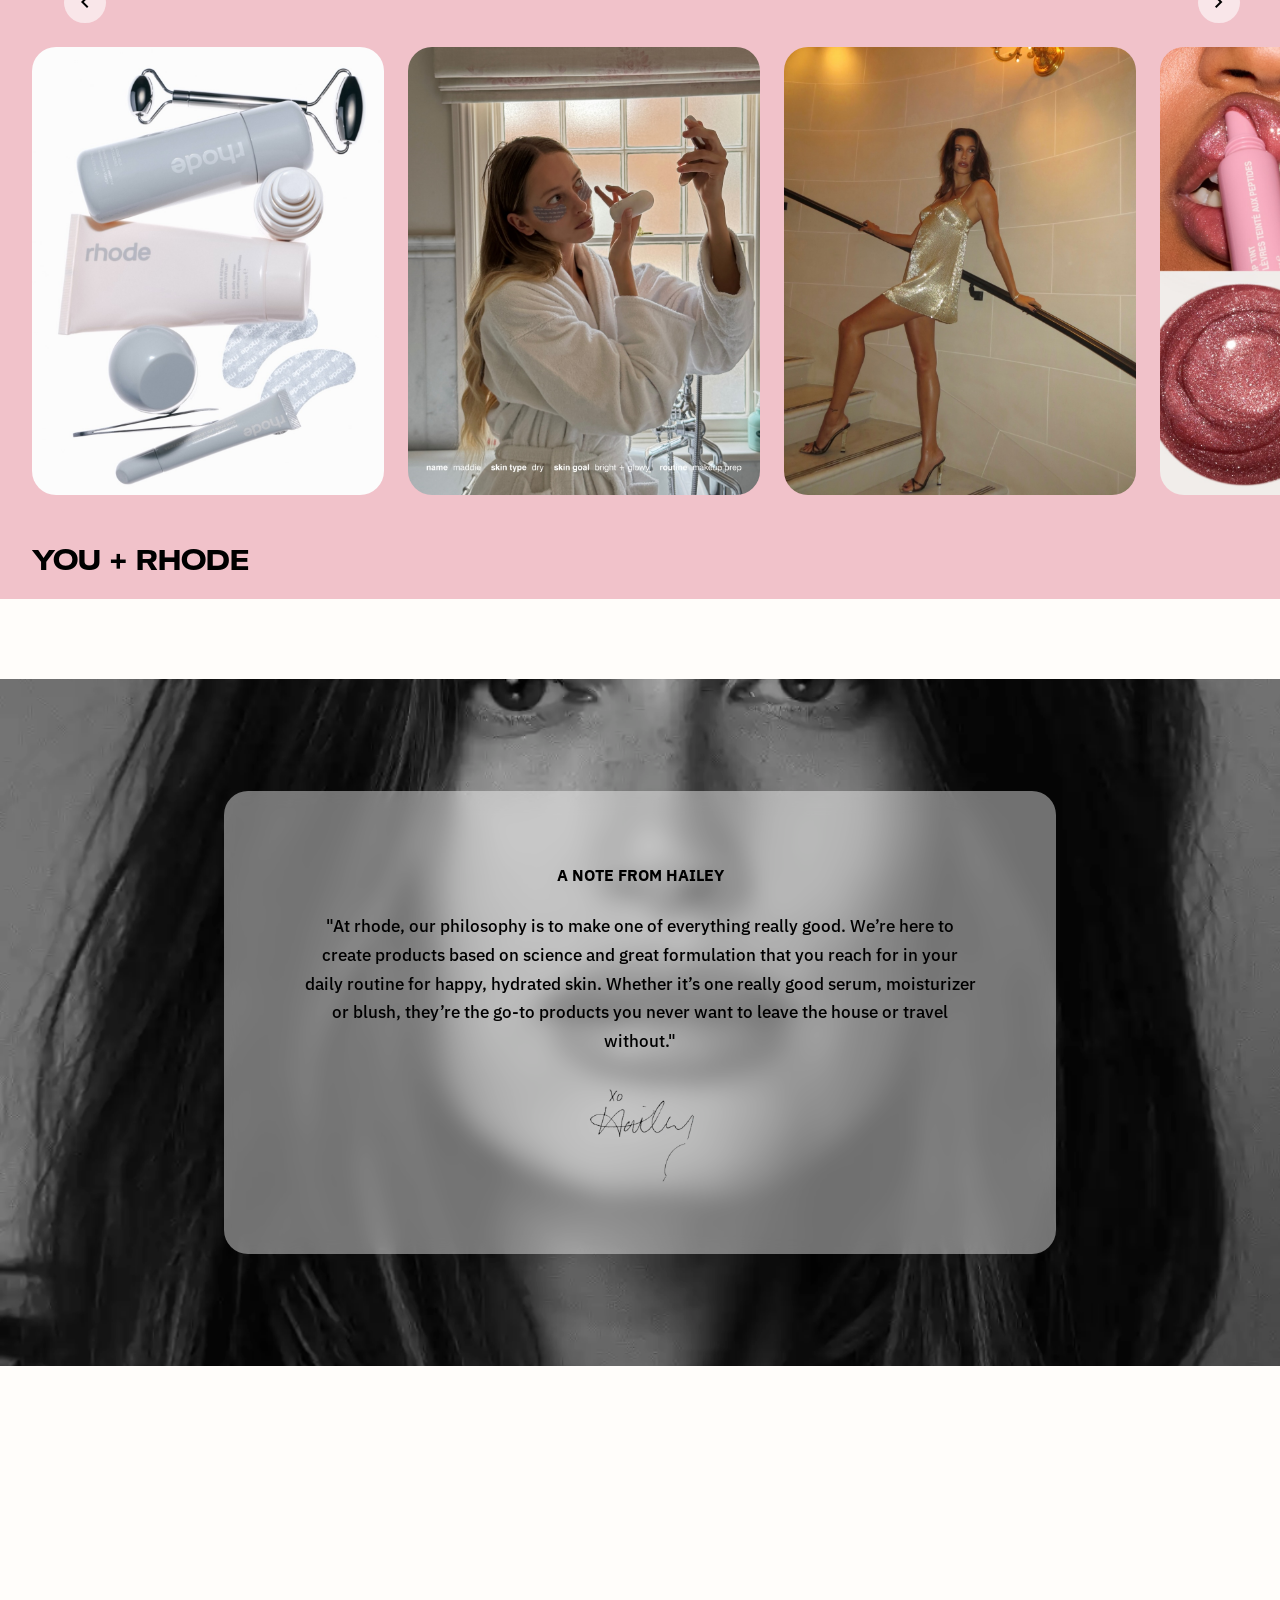
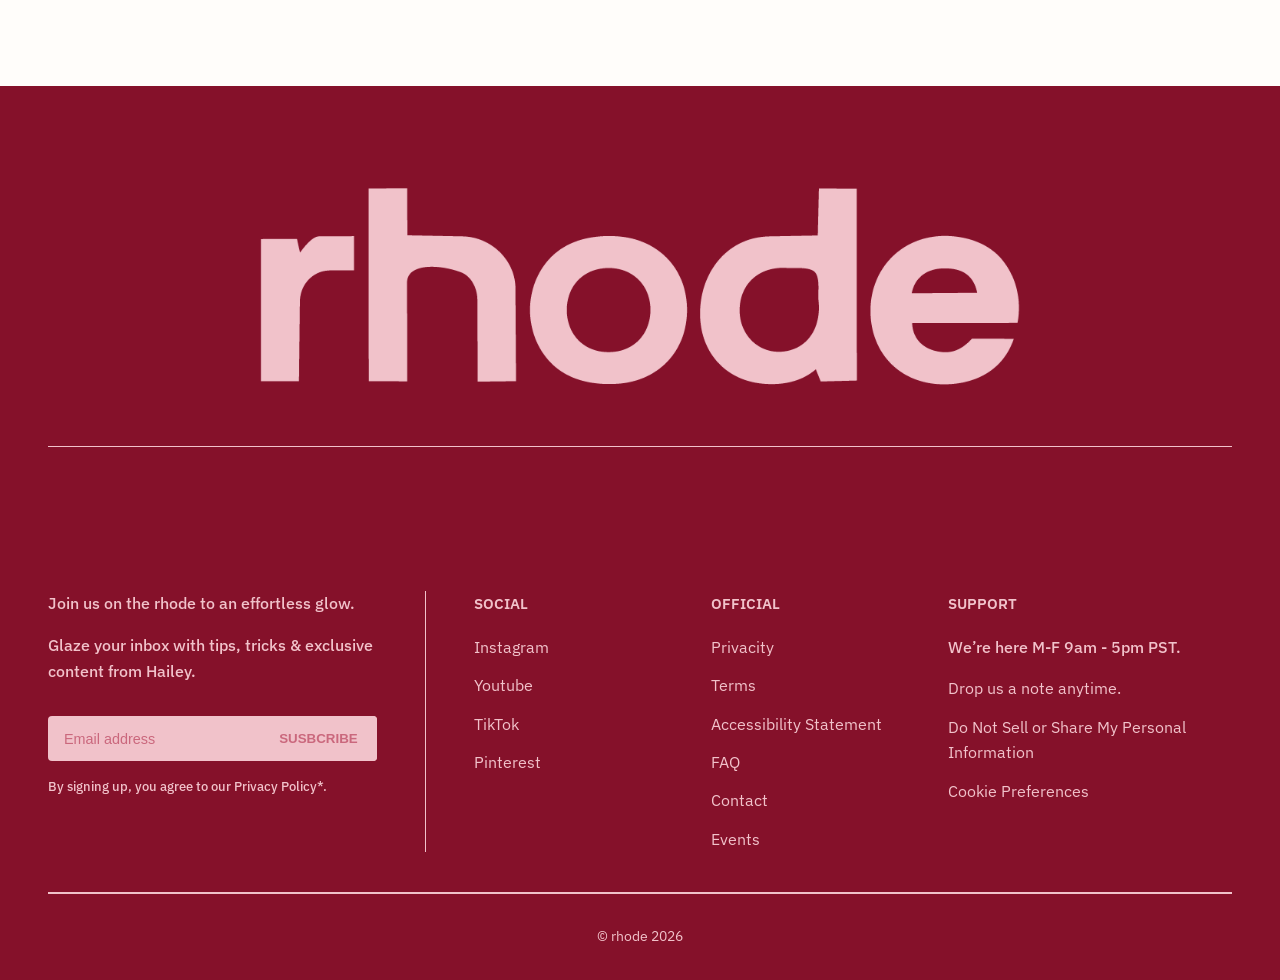
==== commit 5805615a: "shop html" ====
--- a/index.html
+++ b/index.html
@@ -100,7 +100,7 @@
                         <div class="product-info">
                             <div class="product-text">
                                 <h3 class="product-name">THE VELVET BOW POCKET BLUSH</h3>
-                                <p class="product-desc">Our three pocket pearl of the collection</p>
+                                <p class="product-desc">Our three pocket blush of the collection</p>
                                 <p class="product-price">40€</p>
                             </div>
                             <span class="product-buy" aria-hidden="true">BUY NOW</span>
@@ -130,7 +130,7 @@
                         <div class="product-info">
                             <div class="product-text">
                                 <h3 class="product-name">THE VELVET BOW LIP TINTS PACK</h3>
-                                <p class="product-desc">Our three pocket pearl pack of the collection</p>
+                                <p class="product-desc">Our three lip tints pack of the collection</p>
                                 <p class="product-price">94€</p>
                             </div>
                             <span class="product-buy" aria-hidden="true">BUY NOW</span>
--- a/css/style.css
+++ b/css/style.css
@@ -934,6 +934,10 @@
 .footer-col:first-child{
     border-bottom:  1px solid var(--pink);
 }
+
+/* SHOP */
+
+
 @media(hover: hover){
     .slide-btn{
         display: flex;
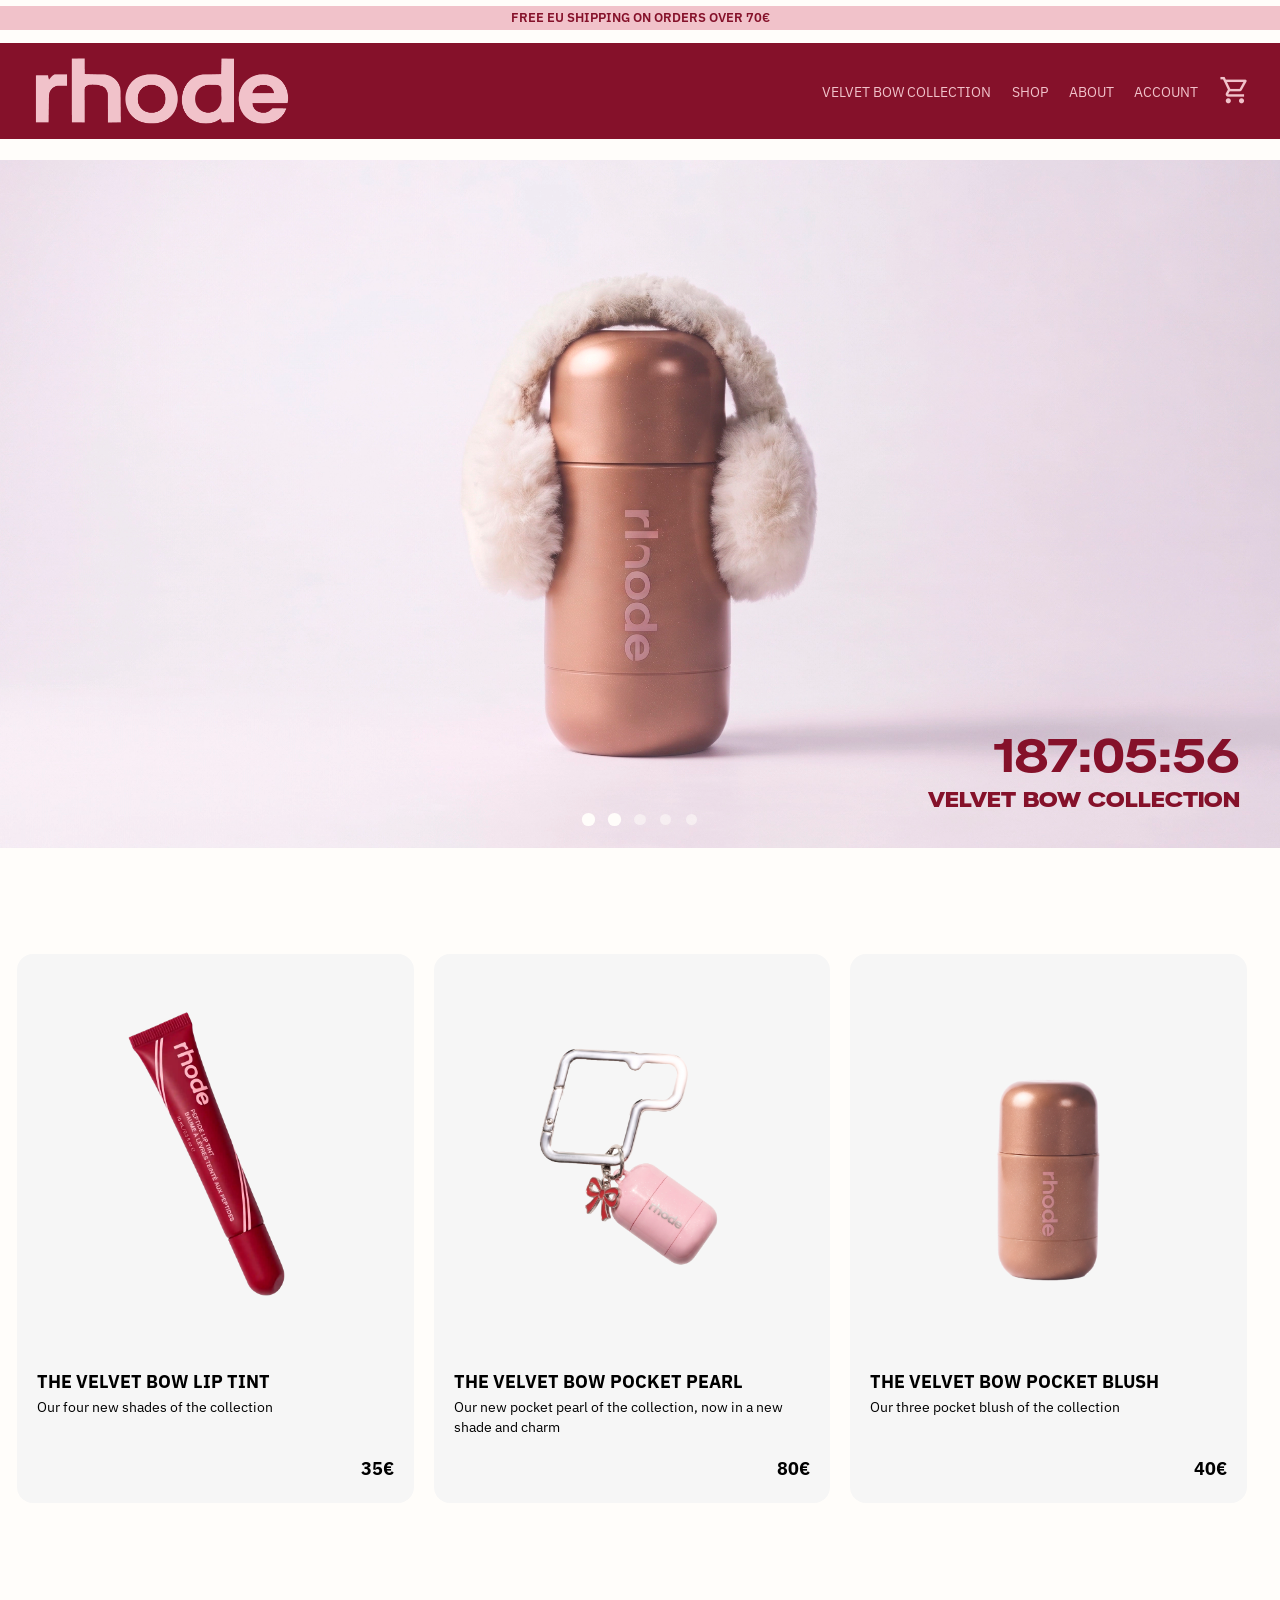
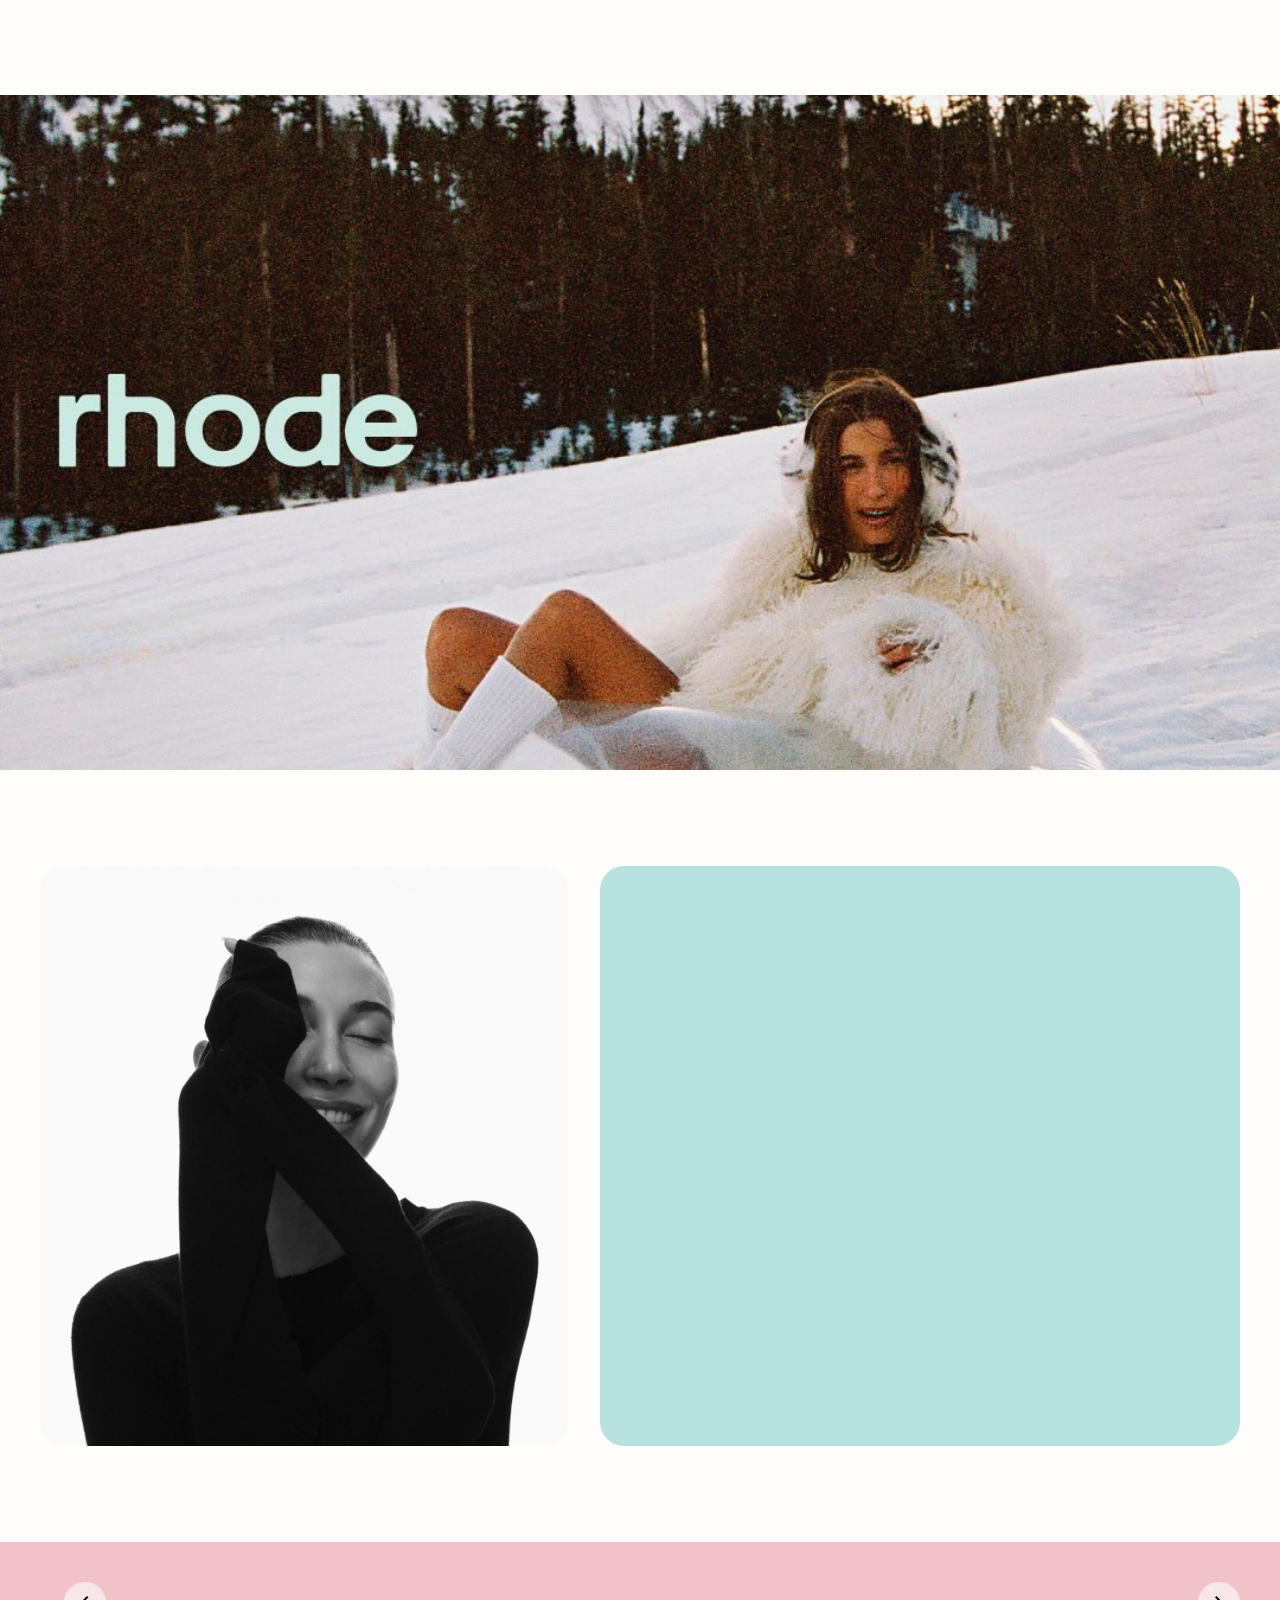
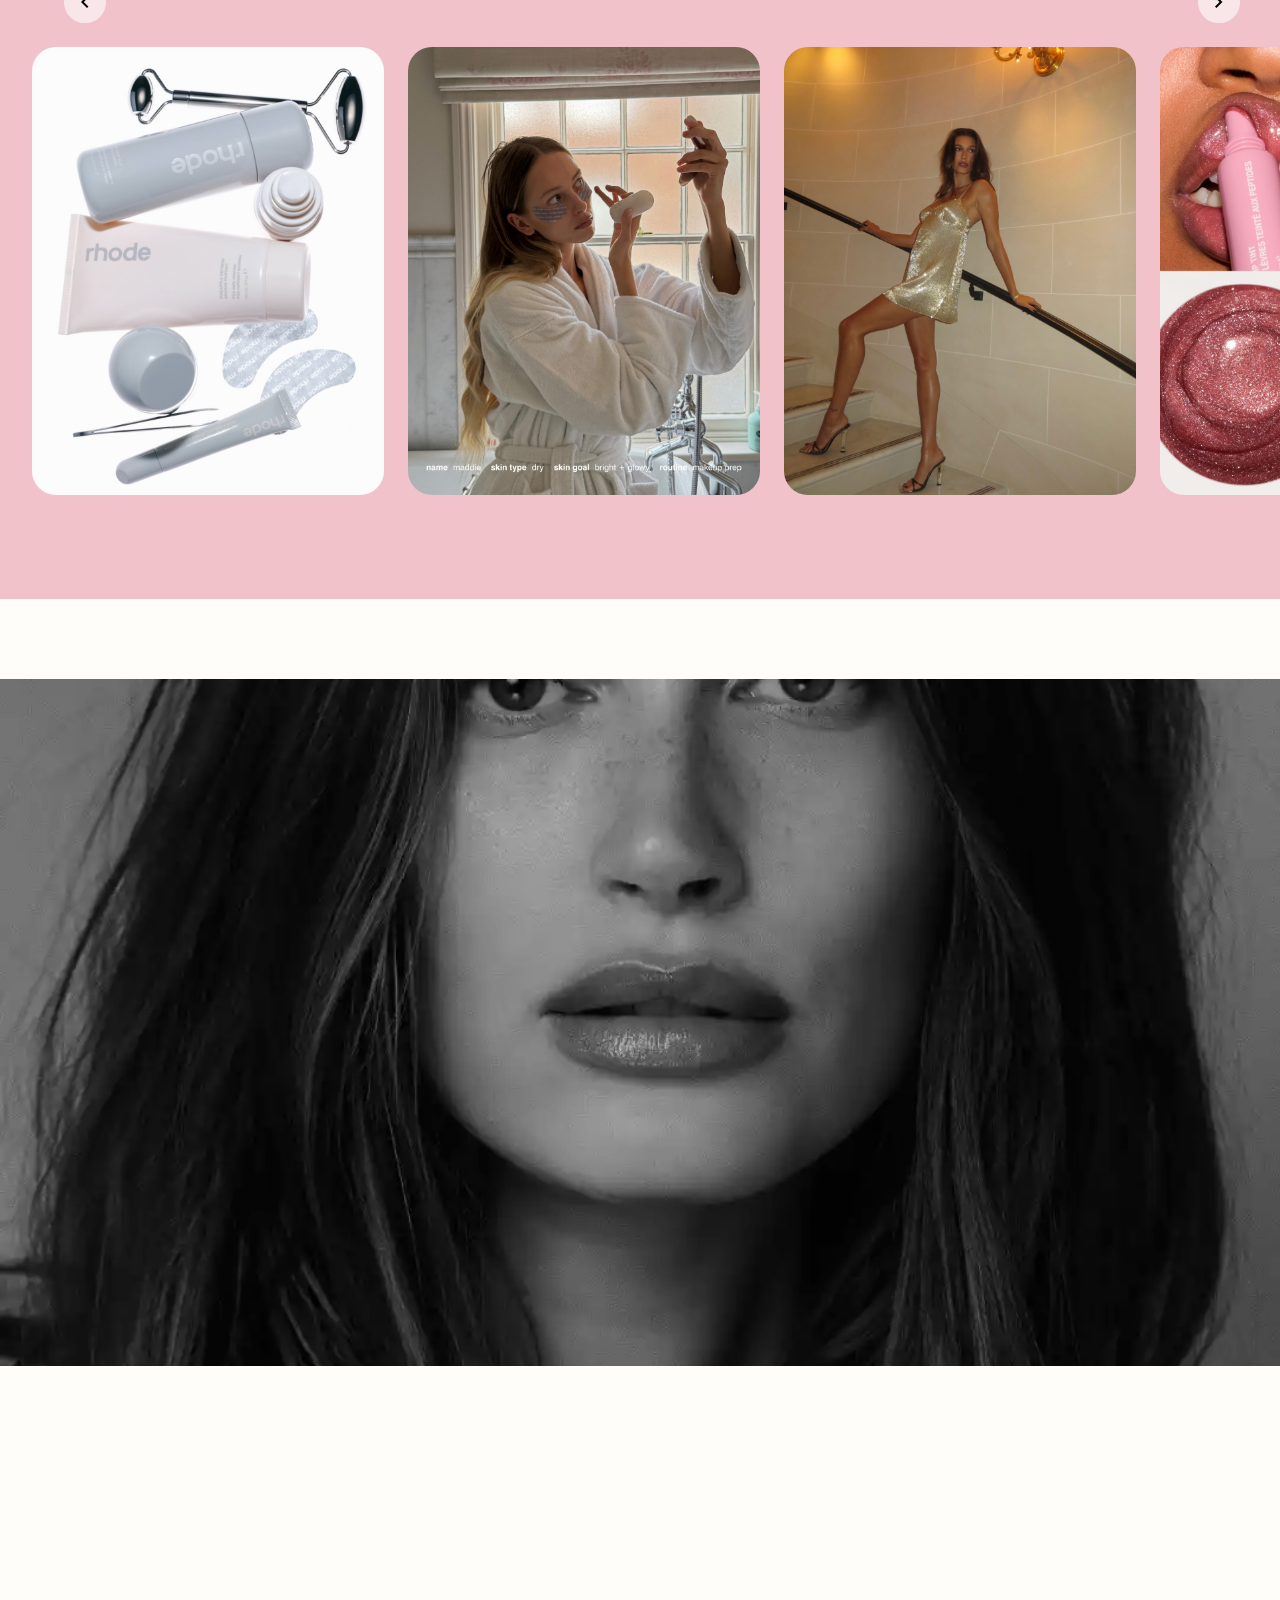
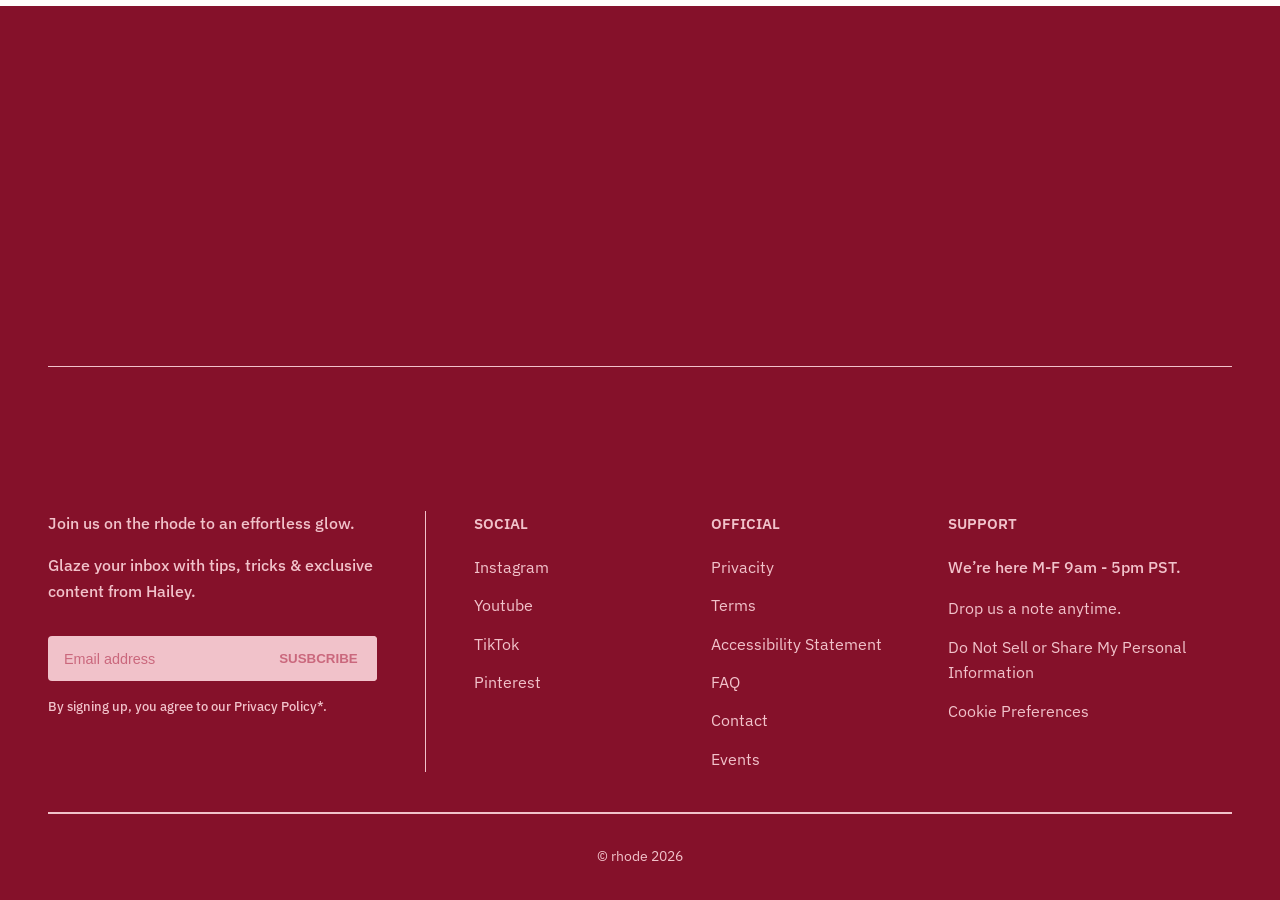
==== commit d3553038: "js y libreria aos" ====
--- a/index.html
+++ b/index.html
@@ -8,6 +8,7 @@
     <link rel="preconnect" href="https://fonts.gstatic.com" crossorigin>
     <link href="https://fonts.googleapis.com/css2?family=Akt:wght@100..900&family=Archivo+Black&family=IBM+Plex+Sans:ital,wght@0,100..700;1,100..700&family=Libre+Franklin:ital,wght@0,500;1,500&family=STIX+Two+Text:ital@0;1&display=swap" rel="stylesheet">
     <link rel="stylesheet" href="https://fonts.googleapis.com/css2?family=Material+Symbols+Outlined:opsz,wght,FILL,GRAD@24,400,0,0&icon_names=chevron_left,chevron_right,shopping_cart" />
+    <link href="https://unpkg.com/aos@2.3.1/dist/aos.css" rel="stylesheet">
     <link rel="stylesheet" href="css/style.css">
 </head>
 <body>
@@ -51,7 +52,7 @@
                 <span class="material-symbols-outlined">chevron_right</span>
             </button>
         </div>
-        <div class="slide-text">
+        <div class="slide-text" data-aos="zoom-in-down">
             <p class="slide-countdown" id="countdown">00 : 00 : 00</p>
             <h2 class="slide-title">VELVET BOW COLLECTION</h2>
         </div>
@@ -146,7 +147,7 @@
             </button>
         </div>
         <div class="shop-all">
-            <a href="velvet_bow_collection.html">SHOP ALL</a>
+            <a href="velvet_bow_collection.html" data-aos="zoom-in-down">SHOP ALL</a>
         </div>
     </section>
     <section class="home-banner" aria-label="Rhode Brand Campaign Photo">
@@ -160,9 +161,9 @@
                 <img  id="interactiveImg"  src="media/images/hll_mission.webp" alt="Mission">
             </div>
             <div class="interactive-text-container">
-                <p id="interactiveText" class="interactive-description">To RESTORE, PROTECT, and NURTURE the skin you have now for lasting results that reveal themselves over time.</p>
+                <p id="interactiveText" class="interactive-description" data-aos="fade-up" data-aos-duration="2000">To RESTORE, PROTECT, and NURTURE the skin you have now for lasting results that reveal themselves over time.</p>
                 
-                <ul class="diferents-options-content">
+                <ul class="diferents-options-content" data-aos="fade-up" data-aos-duration="2000">
                     <li class="tap-item active" 
                     data-text="To RESTORE, PROTECT, and NURTURE the skin you have now for lasting results that reveal themselves over time."
                     data-img="media/images/hll_mission.webp">mission
@@ -249,13 +250,13 @@
                 </div>
             </div>
             <div class="instagram-bottom-carousel">
-                <h2 class="instagram-carousel-title">YOU + RHODE</h2>
+                <h2 class="instagram-carousel-title" data-aos="zoom-in-down">YOU + RHODE</h2>
             </div>
         </div>
     </section>
     <section id="note-from-hailey" arial aria-label="A Note From Hailey">
         <div class="note-from-hailey-container">
-            <div class="note-card">
+            <div class="note-card" data-aos="fade-down" data-aos-easing="linear" data-aos-duration="1000">
                 <span class="note-title">A NOTE FROM HAILEY</span>
                 <p class="note-text">"At rhode, our philosophy is to make one of everything really good. We’re here to create products based on science and great formulation that you reach for in your daily routine for happy, hydrated skin. Whether it’s one really good serum, moisturizer or blush, they’re the go-to products you never want to leave the house or travel without."</p>
                 <div class="note-signature-container">
@@ -268,7 +269,7 @@
     <footer id="rhode-footer">
         <div class="footer-wrapped">
             <div class="footer-logo-container">
-                <img src="media/images/rhode_logo_pink.webp" alt="Rhode pink logo">
+                <img data-aos="fade-up" data-aos-duration="1500" data-aos="zoom-in" src="media/images/rhode_logo_pink.webp" alt="Rhode pink logo">
             </div>
             <div class="footer-grid">
                 <div class="footer-col footer-newsletter">
@@ -319,7 +320,8 @@
         </div>
     </footer>
 
-    <script src="https://code.jquery.com/jquery-3.7.1.min.js"></script>  
+    <script src="https://code.jquery.com/jquery-3.7.1.min.js"></script> 
+    <script src="https://unpkg.com/aos@2.3.1/dist/aos.js"></script> 
     <script src="js/menu.js"></script>
     <script src="js/product-slider.js"></script>
     <script src="js/interactive-component.js"></script>
--- a/css/style.css
+++ b/css/style.css
@@ -794,7 +794,7 @@
     padding: 3rem 2rem 2rem 2rem;
     box-sizing: border-box;
     width: 100%;
-    margin-top: 18rem;
+    margin-top: 10rem;
     overflow: hidden;
 }
 .footer-wrapped{
@@ -937,6 +937,407 @@
 
 /* SHOP */
 
+#shop-collection{
+   width: 100%; 
+   max-width: 90rem;
+   margin: 0 auto;
+   padding: 3rem 1.5rem;
+   box-sizing: border-box;
+    margin-top: var(--margin-top-mobile);
+}
+.shop-hero{
+   width: 100%;
+    margin-bottom: 3rem;
+}
+.hero-shop-img-container{
+    position: relative;
+    width: 100%;
+    max-width: 75rem;
+    margin: 0 auto;
+    max-height: 25rem;
+    overflow: hidden;
+    border-radius: 1rem;
+    display: flex;
+    justify-content: center;
+    align-items: center;
+}
+.hero-shop-img-container img{
+    width: 100%;
+    height: 100%;
+    object-fit: cover;
+    display: block;
+    object-position: center;
+}
+.shop-collection-header{
+    position: absolute;
+    inset: 0;
+    display: flex;
+    flex-direction: column;
+    justify-content: center;
+    align-items: center;
+    gap: 0.8rem;
+    text-align: center;
+    padding: 1rem;
+}
+.shop-collection-header h2{
+    font-family: var(--title-font);
+    font-size: 1.5rem;
+    font-weight: var(--font-Bold);
+    color: var(--white);
+    margin: 0;
+    text-transform: uppercase;
+}
+.shop-collection-header a{
+    font-family: var(--main-font);
+    font-size: 0.85rem;
+    font-weight: var(--font-SemiBold);
+    text-decoration: none;
+    color: var(--red);
+    background-color: var(--pink);
+    border-radius: 2rem;
+    padding: 0.6rem 1.6rem;
+}
+.shop-collection-header a:hover{
+    opacity: 0.6;
+    background-color: var(--white);
+}
+.filter-buttons{
+    display: flex;
+    justify-content: center;
+    gap: 0.8rem;
+    margin-bottom: 3rem;
+    flex-wrap: wrap;
+}
+.filter-btn{
+    background: transparent;
+    border: 0.065rem solid var(--red);
+    padding: 0.6rem 1.5rem;
+    border-radius: 2rem;
+    font-family: var(--main-font);
+    font-size: 0.8rem;
+    font-weight: var(--font-medium);
+    cursor: pointer;
+    transition: all var(--transition);
+    white-space: nowrap;
+}
+.filter-btn.active, .filter-btn:hover{
+    background-color: var(--red);
+    color: var(--pink);
+    border-color: transparent;
+}
+.product-shop-list{
+    display: flex;
+    flex-direction: column;
+    justify-content: center;
+    gap: 2rem;
+    list-style: none;
+    padding: 0;
+    margin: 0;
+}
+.product-shop-list .product-card{
+    width: 100%;
+    max-width: 20rem;
+    margin: 0 auto;
+    background-color: var(--grey);
+    border-radius: 1rem;
+    overflow: hidden;
+    transition: transform var(--transition), box-shado var(--transition);
+}
+.product-card.hide{
+    display: none;
+}
+
+/* Collection shop */
+.velvet-collection-page .shop-collection-header{
+    text-align: center;
+    margin-top: 1.5rem;
+    position: static;
+    inset: auto;
+    background: transparent;
+    padding: 0;
+}
+.velvet-collection-page .shop-collection-header h2{
+    font-family: var(--title-font);
+    font-size: 1.5rem;
+    font-weight: var(--font-Bold);
+    color: var(--red);
+    margin: 0;
+    text-transform: uppercase;
+}
+
+/* ACCOUNT */
+#account{
+    width: 100%;
+    display: flex;
+    justify-content: center;
+    align-items: center;
+    padding: 2rem;
+    box-sizing: border-box;
+    margin-top: var(--margin-top-mobile);
+}
+.account-container{
+    display: flex;
+    flex-direction: column;
+    width: 100%;
+    max-width: 62.5rem;
+    background-color: var(--green);
+}
+.account-img{
+    width: 100%;
+    height: 35vh;
+    position: relative;
+    overflow: hidden;
+}
+.account-img img{
+    width: 100%;
+    height: 100%;
+    object-fit: cover;
+}
+.account-form-side{
+    display: flex;
+    justify-content: center;
+    align-items: center;
+    background-color: var(--green);
+    padding: 2.5rem 1.875rem;
+    box-sizing: border-box;
+}
+.account-form-wrapped{
+    width: 100%;
+    max-width: 21.875rem;
+    text-align: center;
+}
+.account-form-wrapped h2{
+    font-family: var(--title-font);
+    font-weight: var(--font-Bold);
+    font-size: 2.2rem;
+    color: var(--white);
+    margin-bottom: 1.875rem;
+    line-height: 3rem;
+}
+.imput-account{
+    margin-bottom: 1.25rem;
+    text-align: left;
+}
+.imput-account input{
+    width: 100%;
+    padding: 0.875rem 1.25rem;
+    border: none;
+    border-radius: 0.75rem;
+    font-family: var(--main-font);
+    font-weight: var(--font-medium);
+    border-radius: 2rem;
+    background-color: var(--pink);
+    color: var(--white);
+    font-size: 0.95rem;
+    box-sizing: border-box;
+    outline: none;
+}
+.imput-account input::placeholder{
+    color: var(--white);
+    opacity: 0.9;
+}
+.btn-submit{
+    width: 100%;
+    padding: 0.875rem;
+    background-color: var(--white);
+    border: none;
+    border-radius: 2rem;
+    color: var(--green);
+    font-size: 0.9rem;
+    font-weight: var(--font-SemiBold);
+    cursor: pointer;
+    margin-top: 0.625rem;
+    transition: opacty var(--transition), color var(--transition);
+}
+.btn-submit:hover{
+    opacity: 0.9;
+    color: var(--pink);
+}
+.form-links{
+    margin-top: 1.562rem;
+    font-size: 0.85rem;
+    font-family:var(--main-font);
+    font-weight: var(--font-medium);
+}
+.form-links a{
+    color: var(--white);
+    text-decoration: underline;
+}
+.form-links p{
+    color: var(--white);
+    margin-top: 0.75rem;
+}
+
+/* PRODUCT DETAILS */
+
+#product-detail-container{
+    display: flex;
+    flex-direction: column;
+    gap: 2rem;
+    max-width: 80rem;
+    margin: 0 auto;
+    padding: 1.5rem 1rem;
+    margin-top: var(--margin-top-mobile);
+}
+.product-gallery{
+    display: flex;
+    flex-direction: column;
+    gap: 1rem;
+    width: 100%;
+}
+.main-detail-img{
+    width: 100%;
+    border-radius: 1rem;
+    height: 39rem;
+    overflow: hidden;
+    background-color: var(--white);
+    display: flex;
+    justify-content: center;
+    align-items: center;
+}
+.main-detail-img img{
+    width: 100%;
+    height: 100%;
+    object-fit:cover;
+    display: block;
+    object-position: center 60%;
+}
+.small-detail-img{
+    display: flex;
+    gap: 0.8rem;
+    overflow-x: auto;
+    padding-bottom: 0.5rem;
+    scrollbar-width: thin;
+}
+.image-detail-btn{
+    width: 4rem;
+    height: 4rem;
+    border-radius: 0.5rem;
+    overflow: hidden;
+    border: 0.062 solid transparent;
+    background: none;
+    cursor: pointer;
+    padding: 0;
+    flex-shrink: 0;
+}
+.image-detail-btn img{
+    width: 100%;
+    height: 100%;
+    object-fit: cover;
+}
+.image-detail-btn.active{
+    border-color: var(--red);
+}
+.product-details{
+    display: flex;
+    flex-direction: column;
+    gap: 1.5rem;
+    width: 100%;
+}
+.product-title{
+    font-family: var(--title-font);
+    font-size: 1.8rem;
+    text-transform: uppercase;
+    margin: 0;
+    font-weight: var(--font-medium);
+    color: var(--black);
+}
+.product-subtitle{
+    font-size: 0.8rem;
+    font-family: var(--main-font);
+    font-weight: var(--font-medium);
+    color: var(--black);
+}
+.product-details-description p{
+    font-size: 0.85rem;
+    font-family: var(--main-font);
+    font-weight: var(--font-medium);
+    line-height: 1.6;
+    color: var(--black);
+    margin: 0;
+}
+.shade-selector-container{
+    display: flex;
+    flex-direction: column;
+    gap: 0.8rem;
+}
+.product-shades{
+    display: flex;
+    gap: 1rem;
+}
+.swatch-btn{
+    width: 2.2rem;
+    height: 2.2rem;
+    border-radius: 50%;
+    border: none;
+    cursor: pointer;
+    position: relative;
+    transition: transform var(--transition);
+}
+.swatch-btn:hover{
+    transform: scale(1.1);
+}
+.swatch-btn.active::after{
+    content: '';
+    position: absolute;
+    top: -0.35rem;
+    left: -0.35rem;
+    right: -0.35rem;
+    bottom: -0.35rem;
+    border: 0.125rem solid var(--red);
+    border-radius: 50%;
+}
+.buy-button:disabled, .buy-button.disabled{
+    background-color: var(--grey);
+    font-family: var(--main-font);
+    font-weight: bold;
+    color: #999;
+    cursor: not-allowed;
+    opacity: 0.7;
+    pointer-events: none;
+    transition: backgroun-color var(--transition);
+    max-width: 22rem;
+    margin: 0.5rem 0;
+    border: none;
+    padding: 0.5rem 0.5rem;
+    border-radius: 2rem;
+}
+.product-acordeon-container{
+    border-top: 0.0625rem solid var(--black);
+    margin-top: 0.5rem;
+}
+.acordeon-item{
+    border-bottom: 0.0625rem solor var(--black);
+}
+.acordeon-titulo{
+    display: flex;
+    justify-content: space-between;
+    align-items: center;
+    padding: 1rem 0;
+    font-size: 0.85rem;
+    font-family: var(--main-font);
+    font-weight: var(--font-SemiBold);
+    cursor: pointer;
+    user-select: none;
+}
+.acordeon-content{
+    display: none;
+    padding-bottom: 1rem;
+}
+.acordeon-content p{
+    font-family: var(--main-font);
+    font-weight: var(--font-medium);
+    font-size: 0.85rem;
+    color: var(--black);
+    line-height: 1.5;
+    margin: 0;
+}
+.acordeon-titulo.abierto .sing{
+    transition: transform var(--transition);
+}
+.acordeon-titulo.abierto .sing{
+    transform: rotate(45deg);
+}
 
 @media(hover: hover){
     .slide-btn{
@@ -1114,7 +1515,7 @@
     /* FOOTER */
     #rhode-footer{
         padding: 4rem 2.5rem 2rem 2.5rem;
-        margin-top: 25rem;
+        margin-top: 15rem;
     }
     .footer-grid{
         grid-template-columns: 1fr 1fr;
@@ -1126,6 +1527,75 @@
     }
     .footer-logo-container img{
         max-width: 40rem;
+    }
+
+    /* SHOP */
+
+    #shop-collection{
+        margin-top: var(--margin-top-tablet);
+    }
+    .shop-collection-header h2{
+        font-size: 2.2rem;
+    }
+    .hero-shop-img-container{
+        max-height: 30rem;
+    }
+    .product-shop-list{
+        display: grid;
+        grid-template-columns: repeat(2, 1fr);
+        justify-items: stretch;
+    }
+    .product-shop-list .product-card{
+        max-width: none;
+        margin: 0;
+    }
+    .hero-shop-img-container{max-height:26rem ;}
+  
+    /* COLLECTION SHOP */
+
+    .velvet-collection-page .shop-collection-header h2{
+        font-size: 2rem;
+    }
+
+    /* ACCOUNT */
+    #account{
+        margin-top: var(--margin-top-tablet);
+        padding: 1.5rem;
+    }
+    .account-container{
+        flex-direction: row;
+    }
+    .account-img{
+        flex: 1.2;
+        height: auto;
+        min-height: 31.25rem;
+    }
+    .account-form-side{
+        flex: 1;
+        padding: 3.75 2.5rem;
+    }
+
+    /* PRODUCT INFO */
+    #product-detail-container{
+        flex-direction: row;
+        gap: 4rem;
+        padding: 4rem 2rem;
+        align-items: flex-start;
+        max-width: 60rem;
+        margin-top: var(--margin-top-tablet);
+    }
+    .product-gallery{
+        flex: 1;
+        position: sticky;
+        top: 2rem;
+        max-width: 28rem;
+    }
+    .product-details{
+        flex: 1;
+    }
+    .main-detail-img{
+        height: 35rem;
+        width: 30rem;
     }
 
 }
@@ -1258,7 +1728,7 @@
     /* FOOTER */
     #rhode-footer{
         padding: 5rem 3rem 2rem 3rem;
-        margin-top: 20rem;
+        margin-top: 15rem;
     }
     .footer-grid{
         grid-template-columns: 1.5fr 1fr 1fr 1.5fr;
@@ -1274,4 +1744,82 @@
         max-width: 50rem;
       
     }
+
+    /* SHOP */
+    .product-shop-list{
+        grid-template-columns: repeat(3, 1fr);
+    }
+    .hero-shop-img-container{
+        max-height: 35rem;
+        max-width: 85rem;
+    }
+    #shop-collection{
+        margin-top: var(--margin-top-pc);
+    }
+    .shop-collection-header h2{
+        font-size: 2.8rem;
+    }
+
+    /* Collection shop */
+      .velvet-collection-page .shop-collection-header h2{
+        font-size: 2.5rem;
+    }
+
+    /* account */
+    #account{
+        margin-top: var(--margin-top-pc);
+        padding: 3rem;
+    }
+    .account-container{
+        flex-direction: row;
+        max-width: 78rem;
+        min-height: 42rem;
+    }
+    .account-img{
+        flex: 1.2;
+        height: auto;
+    }
+    .account-form-side{
+        flex: 1;
+        padding: 5rem 4rem;
+    }
+    .account-form-wrapped{
+        max-width: 26rem;
+    }
+    .account-form-wrapped h2{
+        font-size: 3rem;
+        margin-bottom: 2.5rem;
+    }
+    .imput-account input{
+        padding: 1.15rem 1.5rem;
+        font-size: 1.05rem;
+    }
+    .btn-submit{
+        padding: 1.15rem;
+        font-size: 1.05rem;
+    }
+
+    /* PRODUCT DETAILS */
+    #product-detail-container{
+        flex-direction: row;
+        gap: 4rem;
+        padding: 4rem 2rem;
+        align-items: flex-start;
+        max-width: 75rem;
+        margin-top: var(--margin-top-pc);
+    }
+    .product-gallery{
+        flex: 1;
+        position: sticky;
+        top: 2rem;
+        max-width: 38rem;
+    }
+    .product-details{
+        flex: 1;
+    }
+    .main-detail-img{
+        height: 48rem;
+        width: 40rem;
+    }
+
 }   
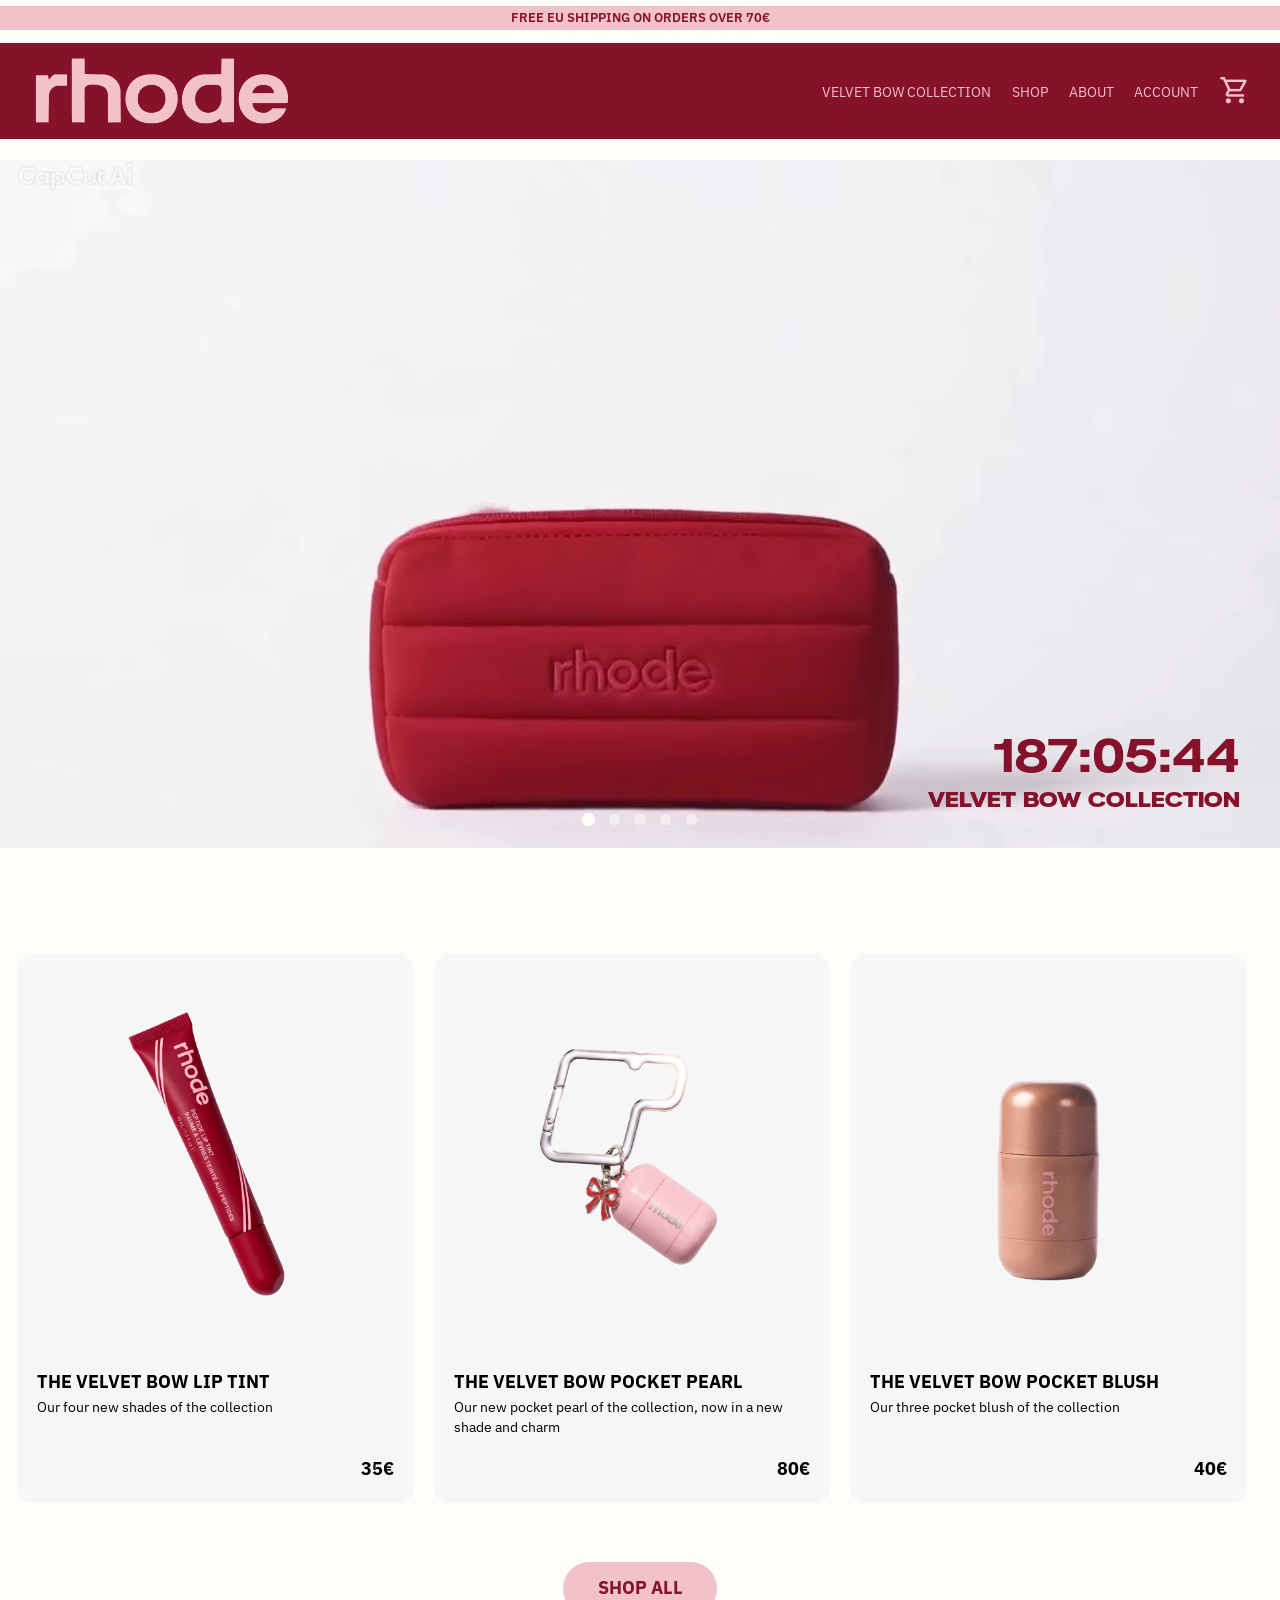
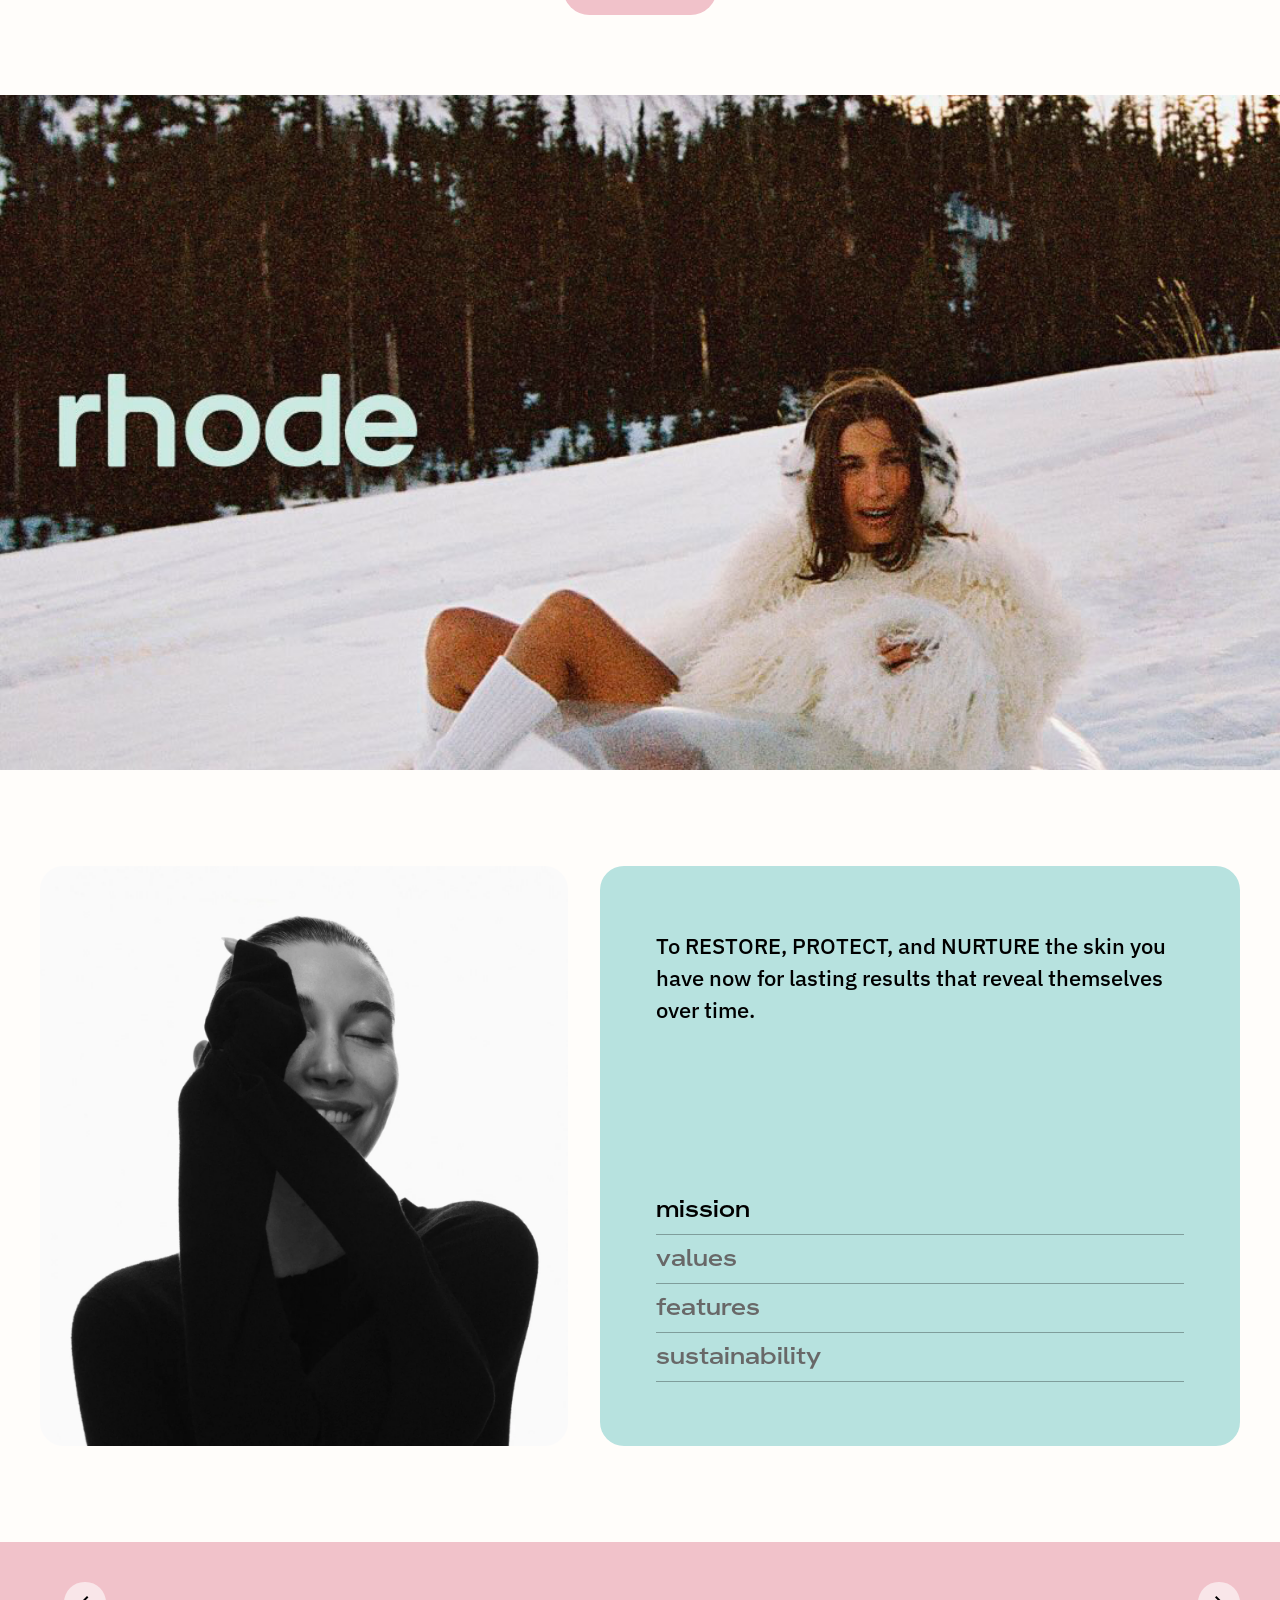
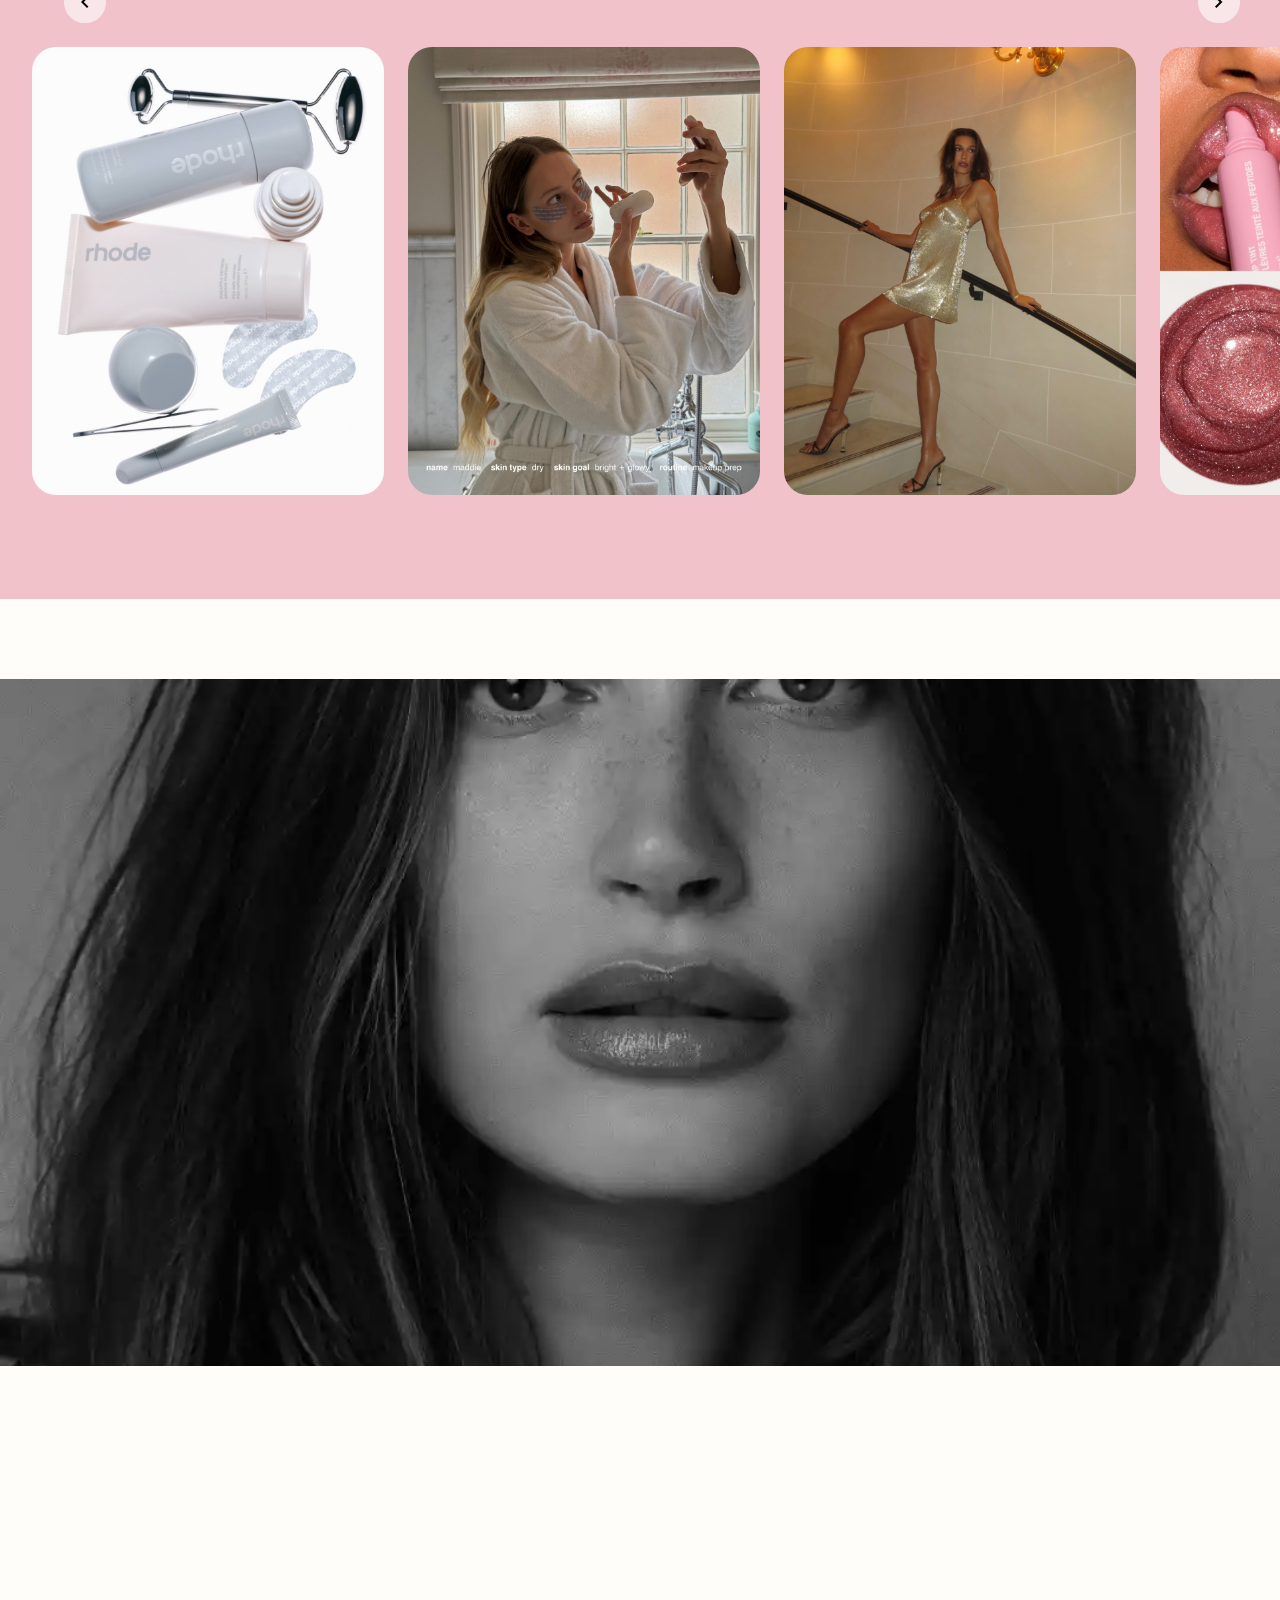
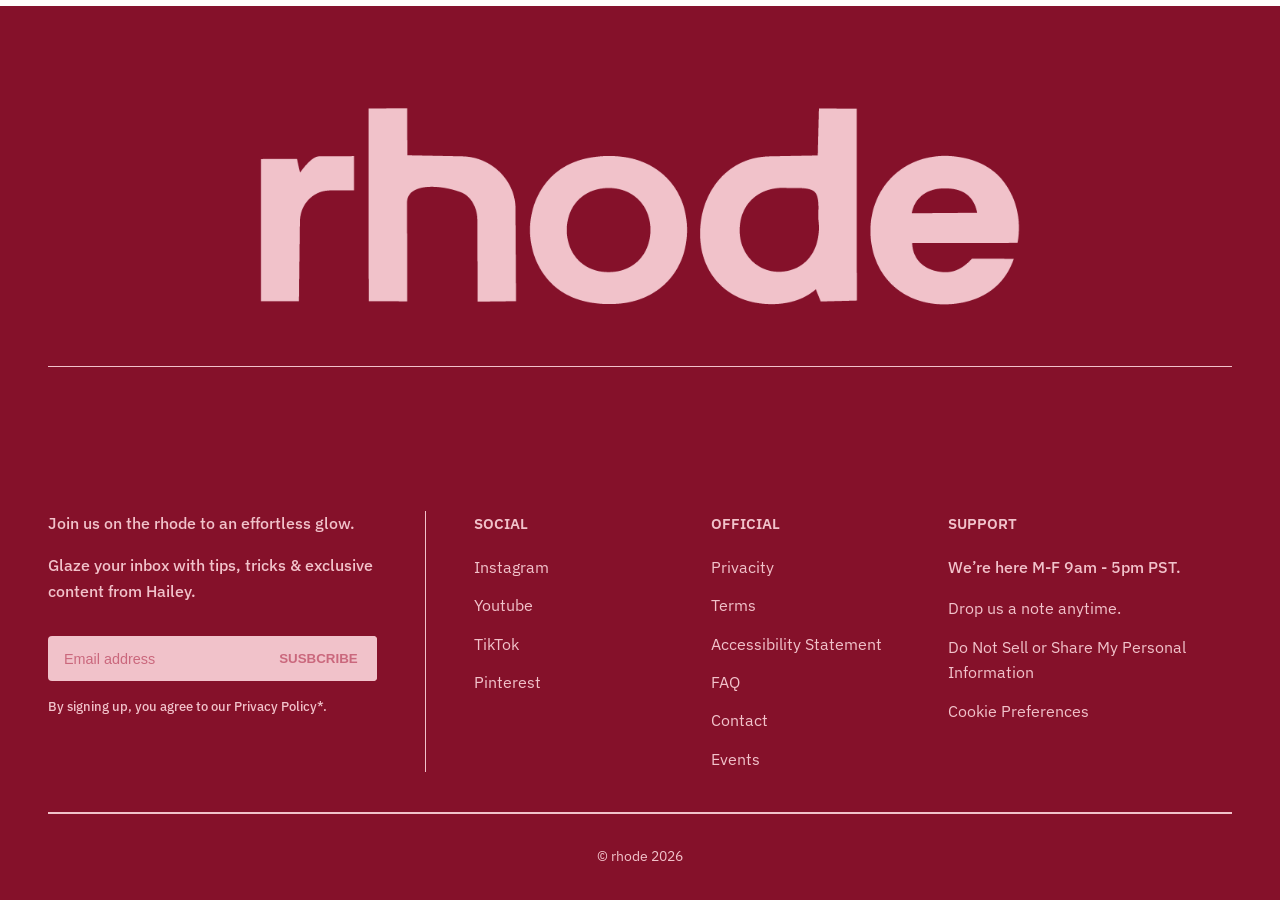
==== commit 08efe648: "todos los productos y enlaces" ====
--- a/index.html
+++ b/index.html
@@ -124,7 +124,7 @@
                     </a>
                 </li>
                 <li class="product-card">
-                    <a href="" class="product-link">
+                    <a href="lip-tints-pack.html" class="product-link">
                         <div class="product-img">
                             <img src="media/images/lt_packaging_trns.webp" alt="THE VELVET BOW LIP TINTS PACK">
                         </div>
